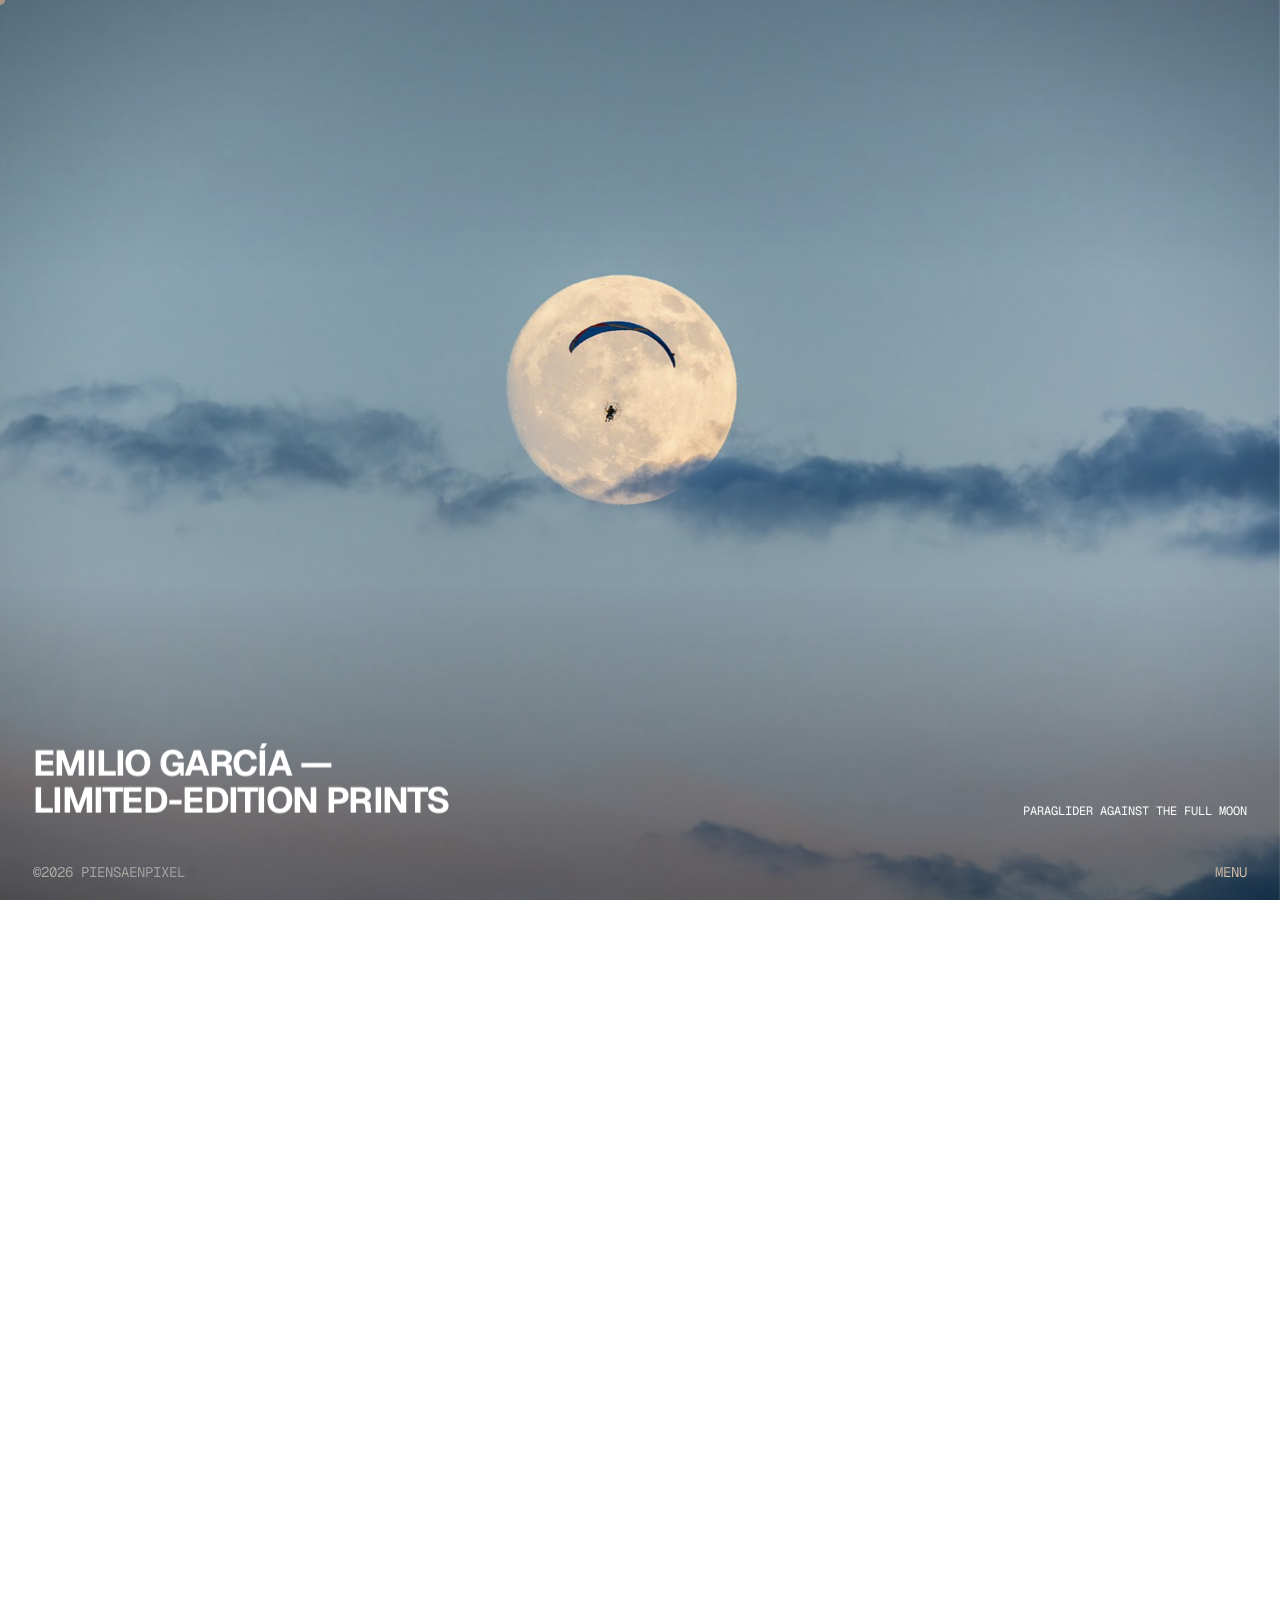
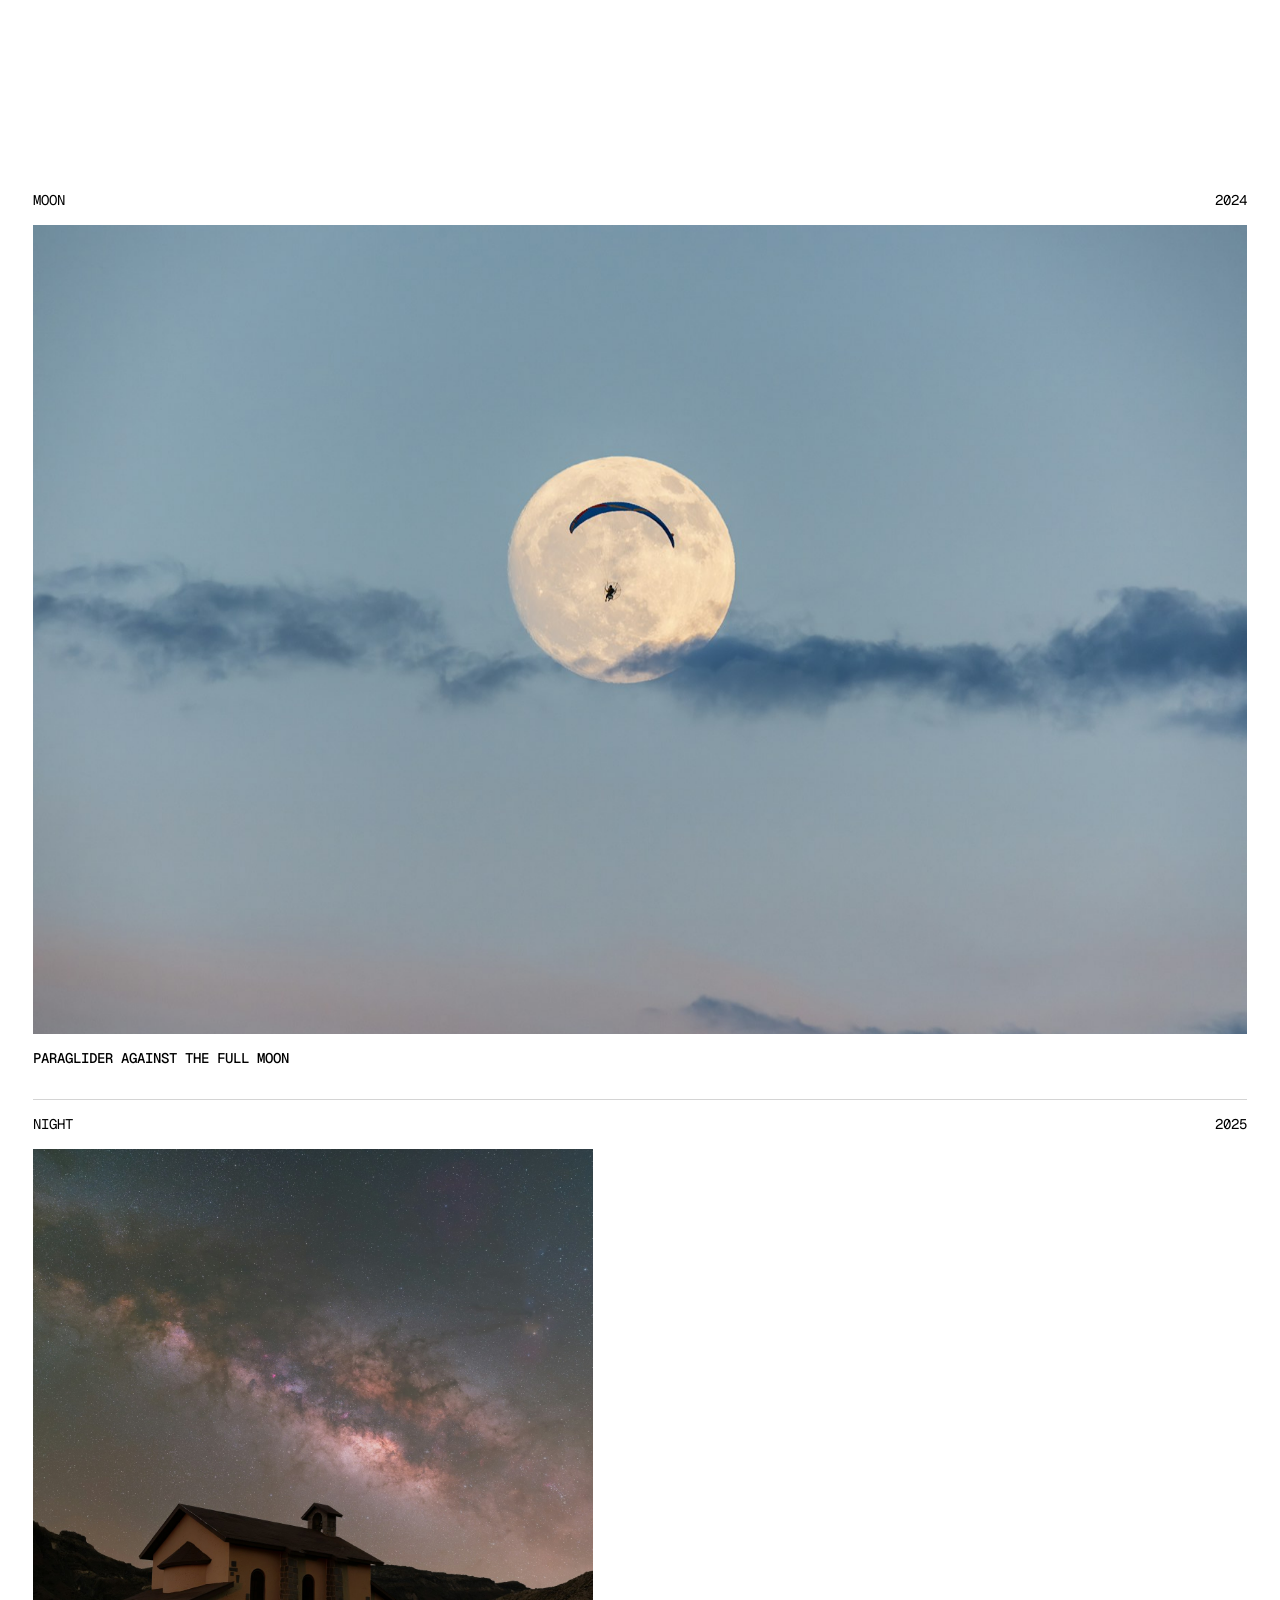
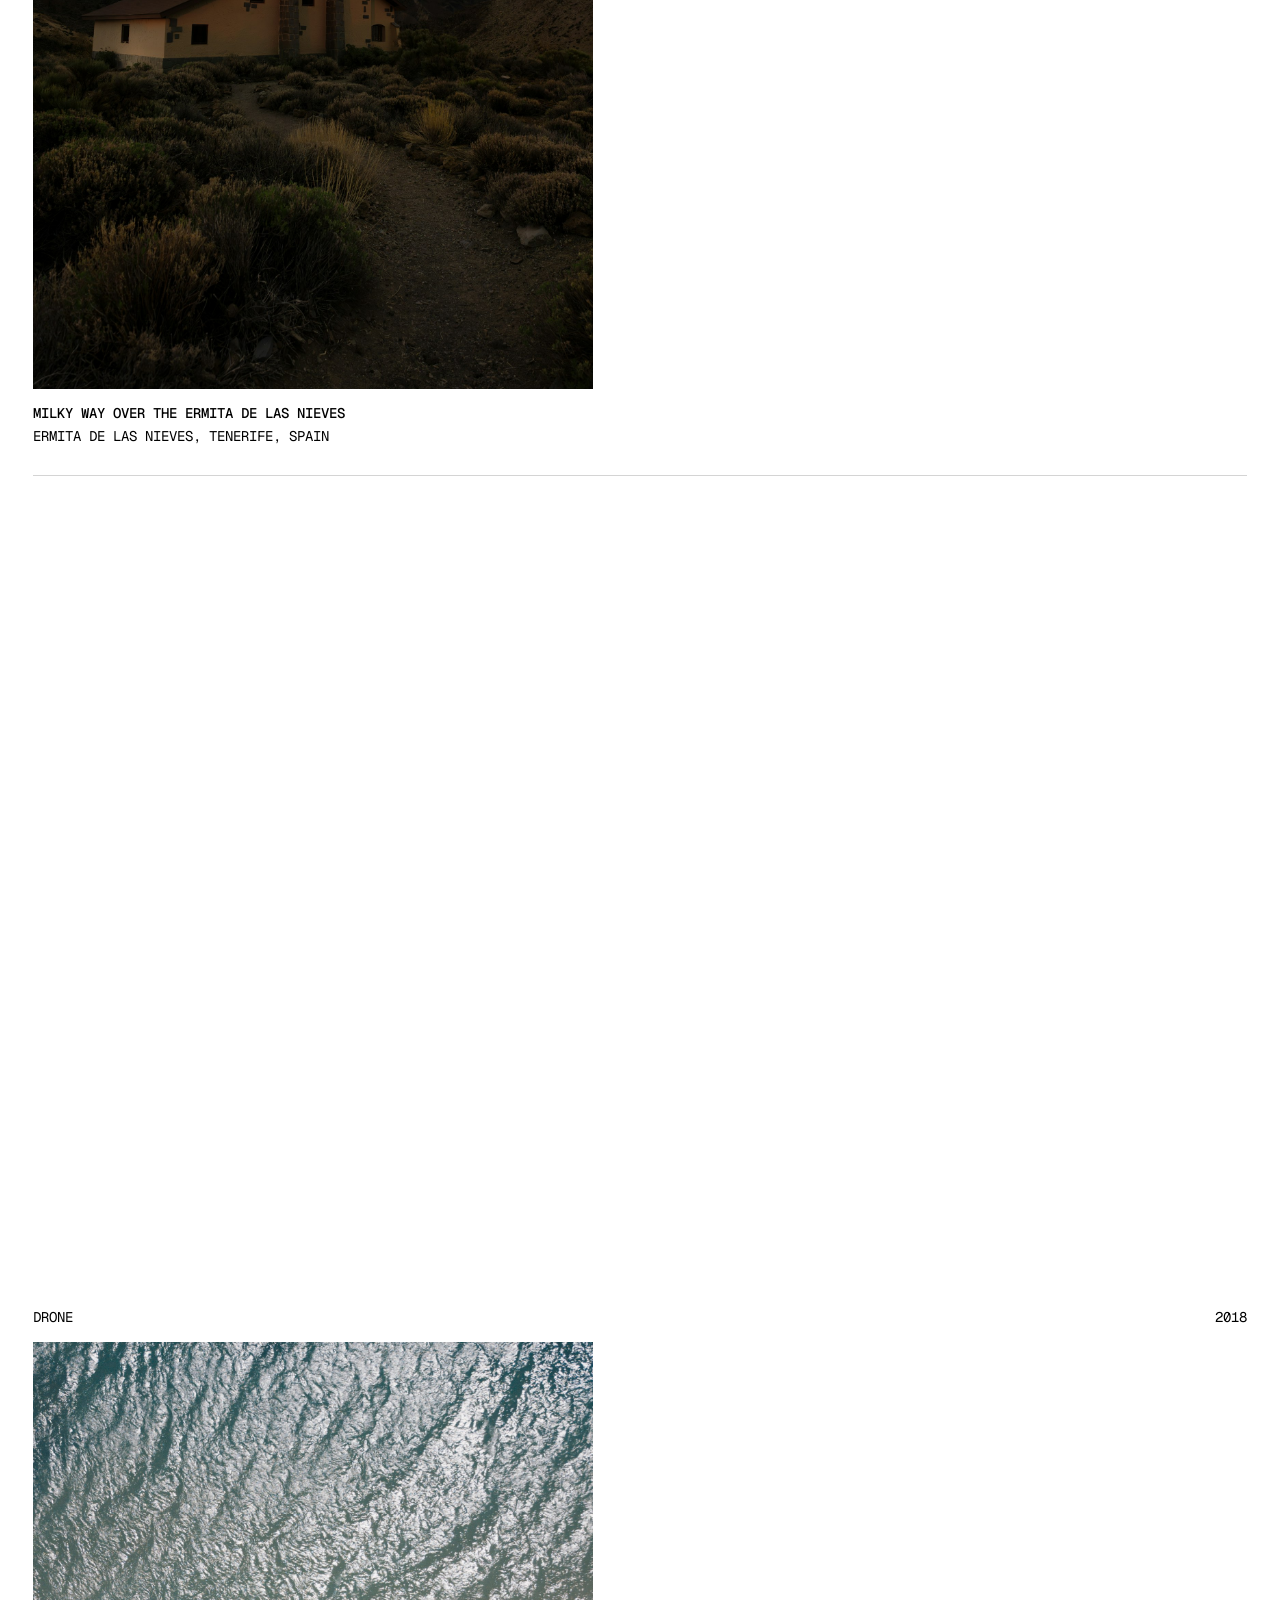
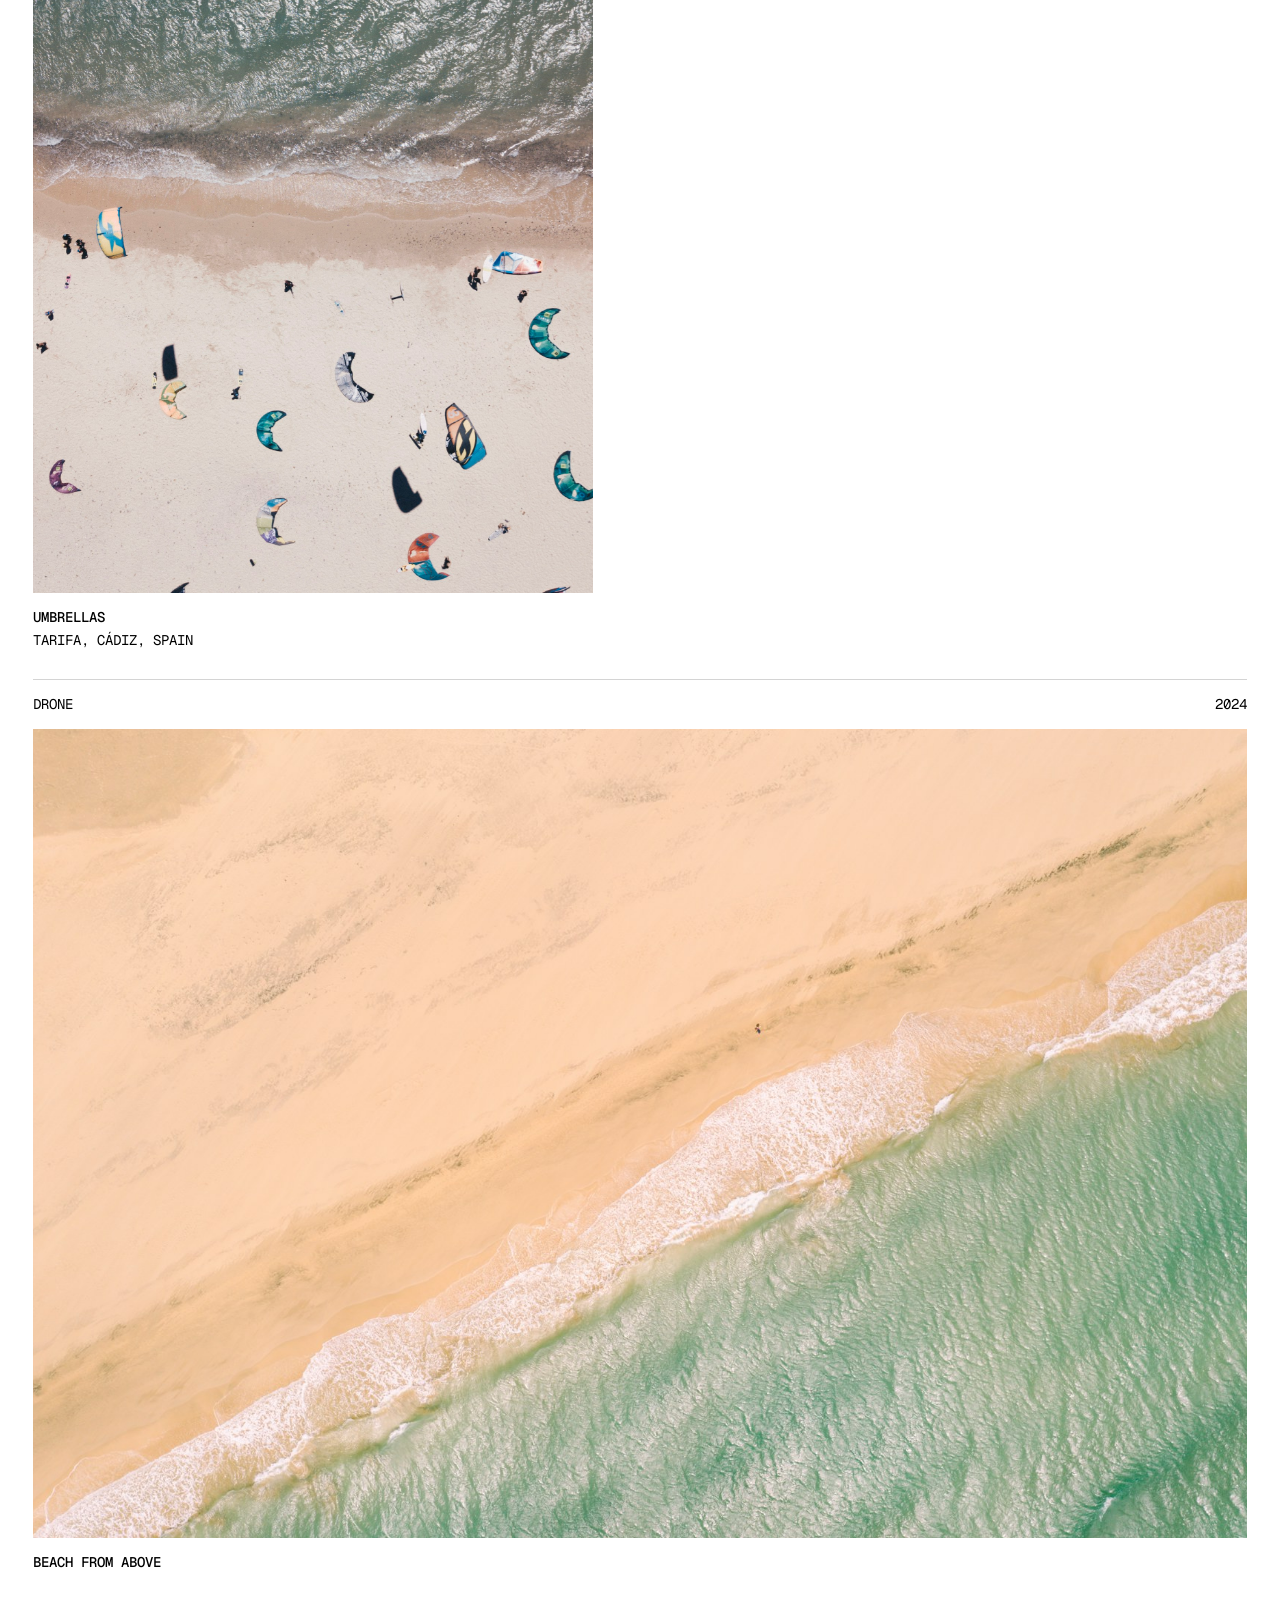
==== index.html @ ff22a201 "Añadir sección de cursos con tres cursos de ejemplo Datos en window.COURSES; sección Courses en la p" ====
<!DOCTYPE html>
<html lang="en">
<head>
  <meta charset="utf-8">
  <meta name="viewport" content="width=device-width, initial-scale=1">
  <title>piensaenpixel — Photography</title>
  <meta name="description" content="Landscape, moon, drone and night photography. Limited-edition prints available.">
  <meta name="theme-color" content="#ffffff">
  <meta property="og:title" content="piensaenpixel — Photography">
  <meta property="og:description" content="Landscape, moon, drone and night photography.">
  <meta property="og:image" content="img/fotos/paisaje_1.jpg">
  <link rel="icon" href="img/favicon.svg" type="image/svg+xml">
  <link rel="preconnect" href="https://fonts.googleapis.com">
  <link rel="preconnect" href="https://fonts.gstatic.com" crossorigin>
  <link href="https://fonts.googleapis.com/css2?family=Geist:wght@500;700;800&family=Geist+Mono:wght@400;500&display=swap" rel="stylesheet">
  <script>
    (function () {
      try {
        var t = localStorage.getItem("theme");
        if (t === "light" || t === "dark") document.documentElement.setAttribute("data-theme", t);
      } catch (e) {}
    })();
  </script>
  <link rel="stylesheet" href="css/style.css">
</head>
<body>
  <div class="loader" id="loader" aria-hidden="true">
    <p class="loader__name"><span>piensaenpixel</span></p>
    <p class="loader__sub"><span>Photography — Madrid</span></p>
    <div class="loader__bar"><i></i></div>
  </div>
  <div class="curtain" id="curtain" aria-hidden="true"><span class="curtain__label" id="curtain-label"></span></div>
  <div class="cursor" id="cursor" aria-hidden="true"><span class="cursor__label" id="cursor-label"></span></div>

  <main id="app" class="app" tabindex="-1"></main>

  <div class="bar" id="bar">
    <a class="bar__brand" href="#/">©<span id="year"></span> piensaenpixel</a>
    <button class="bar__menu" id="menu-btn" aria-expanded="false" aria-controls="menu"><span data-open>Menu</span><span data-close hidden>Close</span></button>
  </div>

  <div class="menu" id="menu" hidden>
    <nav class="menu__nav" aria-label="Menu">
      <a href="#/"><small>S00</small>Home</a>
      <a href="#/gallery/landscape"><small>S01</small>Landscape</a>
      <a href="#/gallery/moon"><small>S02</small>Moon</a>
      <a href="#/gallery/drone"><small>S03</small>Drone</a>
      <a href="#/gallery/night"><small>S04</small>Night</a>
      <a href="#/about"><small>S05</small>About</a>
      <a href="#/courses"><small>S06</small>Courses</a>
      <a href="#/contact"><small>S07</small>Contact</a>
    </nav>
    <div class="menu__foot">
      <div class="menu__row"><span>Social:</span><span><a href="https://www.instagram.com/piensaenpixel/" target="_blank" rel="noopener">Instagram</a><br><a href="https://unsplash.com/@piensaenpixel" target="_blank" rel="noopener">Unsplash</a></span></div>
      <div class="menu__row"><span>Theme:</span><button class="menu__theme" id="theme-btn" type="button"><span data-theme-label>Light</span></button></div>
    </div>
  </div>

  <noscript><p class="noscript">This site needs JavaScript to show the gallery.</p></noscript>

  <script src="js/photos.js"></script>
  <script src="js/app.js"></script>
</body>
</html>
---- css/style.css ----
/* =====================================================================
   PIENSA EN PIXEL — hoja de estilos
   Blanco y negro. Geist (negrita, mayúsculas) para títulos y
   Geist Mono (mayúsculas) para todo lo demás. Sin adornos.
   ===================================================================== */

:root {
  --bg: #ffffff;
  --ink: #000000;
  --muted: #8a8a8a;
  --line: #d4d4d4;
  --fill: #e4e4e4;
  --shadow: none;
  color-scheme: light;

  --sans: "Geist", "Helvetica Neue", Helvetica, Arial, sans-serif;
  --mono: "Geist Mono", "JetBrains Mono", "SFMono-Regular", Menlo, monospace;

  --gutter: clamp(20px, 2.6vw, 40px);
  --bar-h: 56px;
  --ease: cubic-bezier(0.22, 1, 0.36, 1);
  --ease-in-out: cubic-bezier(0.65, 0, 0.35, 1);
}
:root[data-theme="dark"] {
  --bg: #000000;
  --ink: #ffffff;
  --muted: #8a8a8a;
  --line: #2e2e2e;
  --fill: #1a1a1a;
  color-scheme: dark;
}

*, *::before, *::after { box-sizing: border-box; }
html { background: var(--bg); color: var(--ink); -webkit-text-size-adjust: 100%; }
html.theme-switching, html.theme-switching * { transition: background-color 0.4s ease, color 0.4s ease, border-color 0.4s ease !important; }

body {
  margin: 0;
  font-family: var(--mono);
  font-weight: 400;
  font-size: 14px;
  line-height: 1.5;
  text-transform: uppercase;
  letter-spacing: 0;
  background: var(--bg);
  color: var(--ink);
  min-height: 100vh;
  padding-bottom: var(--bar-h);
  overflow-x: hidden;
  -webkit-font-smoothing: antialiased;
}
body.menu-open { overflow: hidden; }

img { display: block; max-width: 100%; height: auto; }
a { color: inherit; text-decoration: none; }
button { font: inherit; color: inherit; background: none; border: 0; padding: 0; cursor: pointer; text-transform: inherit; }
h1, h2, h3, p, dl, dd, dt { margin: 0; }
::selection { background: var(--ink); color: var(--bg); }
:focus-visible { outline: 1px solid var(--ink); outline-offset: 3px; }

/* ------------------------------------------------------------ tipografía */
.t-display {
  font-family: var(--sans);
  font-weight: 700;
  font-size: clamp(52px, 9.5vw, 150px);
  line-height: 0.92;
  letter-spacing: -0.035em;
  text-transform: uppercase;
}
.t-section {
  font-family: var(--sans);
  font-weight: 700;
  font-size: clamp(22px, 2.4vw, 34px);
  line-height: 1;
  letter-spacing: -0.02em;
  text-transform: uppercase;
}
.t-hero {
  font-family: var(--sans);
  font-weight: 700;
  font-size: clamp(22px, 2.8vw, 40px);
  line-height: 1.05;
  letter-spacing: -0.02em;
  text-transform: uppercase;
}
.t-muted { color: var(--muted); }
.link {
  position: relative;
  display: inline-block;
}
.link::after {
  content: "";
  position: absolute; left: 0; right: 0; bottom: -1px;
  height: 1px; background: currentColor;
  transform: scaleX(0); transform-origin: right;
  transition: transform 0.45s var(--ease);
}
.link:hover::after { transform: scaleX(1); transform-origin: left; }

/* --------------------------------------------------------------- layout */
.wrap { padding-inline: var(--gutter); }
.app { min-height: 100vh; }

.section { padding: clamp(56px, 9vh, 110px) var(--gutter) 0; }
.section__head {
  display: flex; justify-content: space-between; align-items: baseline;
  padding-bottom: 14px;
  border-bottom: 1px solid var(--line);
}
.section__body { padding-top: 24px; }
.section__body:has(> .series), .section__body:has(> .works) { padding-top: 0; }
.section__body > .series, .section__body > .works { border-top: 0; }

/* Tabla de datos etiqueta / valor */
.meta { display: grid; grid-template-columns: max-content 1fr; column-gap: 24px; row-gap: 2px; }
.meta dt { color: var(--ink); }
.meta dd { text-align: right; }
.meta--muted dt { color: var(--muted); }
.meta a { position: relative; }
.meta a::after { content: ""; position: absolute; left: 0; right: 0; bottom: -1px; height: 1px; background: currentColor; transform: scaleX(0); transform-origin: right; transition: transform 0.45s var(--ease); }
.meta a:hover::after { transform: scaleX(1); transform-origin: left; }

/* Fila etiqueta / valor (una línea) */
.row { display: flex; justify-content: space-between; gap: 24px; }

/* Párrafo grande en mono */
.copy { max-width: 78ch; line-height: 1.55; }
.copy p + p { margin-top: 1.4em; }

/* ---------------------------------------------------------------- media */
.media { position: relative; overflow: hidden; background: var(--fill); }
.media img { width: 100%; height: auto; opacity: 0; transition: opacity 0.9s ease; }
.media img.is-loaded { opacity: 1; }
.media--cover { aspect-ratio: 4 / 5; }
.media--cover img { height: 100%; object-fit: cover; }
.media--circle { border-radius: 50%; aspect-ratio: 1; width: min(70vw, 560px); margin-inline: auto; }
.media--circle img { height: 100%; object-fit: cover; }

/* -------------------------------------------------------------- portada */
.hero {
  position: relative;
  height: 100svh;
  min-height: 520px;
  overflow: hidden;
  display: flex; flex-direction: column; justify-content: flex-end;
  padding: calc(var(--gutter) * 0.9) var(--gutter) calc(var(--bar-h) + 24px);
  color: #fff;
  isolation: isolate;
}
.hero__img {
  position: absolute; inset: 0; z-index: -1;
  width: 100%; height: 100%; object-fit: cover;
  transform: scale(1.06);
  animation: hero-zoom 6s var(--ease) forwards;
}
@keyframes hero-zoom { to { transform: scale(1); } }
.hero::after { content: ""; position: absolute; inset: 0; z-index: -1; background: linear-gradient(to bottom, rgba(0,0,0,0.18), rgba(0,0,0,0) 30%, rgba(0,0,0,0) 65%, rgba(0,0,0,0.35)); }
.hero .t-hero { max-width: 22ch; }
.hero__foot { display: flex; justify-content: space-between; align-items: flex-end; gap: 24px; }
.hero__caption { text-align: right; font-size: 12px; opacity: 0.85; }

.info {
  display: grid; grid-template-columns: 1fr 1fr;
  gap: 24px;
  padding: 18px var(--gutter) clamp(60px, 12vh, 140px);
}
.info__block { display: grid; grid-template-columns: max-content 1fr; column-gap: 18px; }
.info__block--right { text-align: right; grid-template-columns: 1fr max-content; }
.info__block--right > span:first-child { text-align: left; }
.info a { position: relative; display: inline-block; }
.info a::after { content: ""; position: absolute; left: 0; right: 0; bottom: 0; height: 1px; background: currentColor; transform: scaleX(0); transform-origin: right; transition: transform 0.45s var(--ease); }
.info a:hover::after { transform: scaleX(1); transform-origin: left; }

/* Lista de series */
.series { border-top: 1px solid var(--line); }
.series a {
  display: grid; grid-template-columns: 56px 1fr auto;
  align-items: baseline; gap: 20px;
  padding: 16px 0;
  border-bottom: 1px solid var(--line);
  transition: padding-left 0.5s var(--ease);
}
.series a:hover { padding-left: 12px; }
.series .t-section { transition: color 0.3s; }
.series a:hover .t-section { color: var(--muted); }

/* Lista de trabajos (fotos a todo el ancho) */
.works { border-top: 1px solid var(--line); }
.work { display: block; padding: 14px 0 28px; border-bottom: 1px solid var(--line); }
.work .row { margin-bottom: 14px; }
.work .media { margin-bottom: 14px; }
.work .media img { transform: translate3d(0, var(--py, 0px), 0) scale(1.1); will-change: transform; }
.work__caption { display: grid; gap: 2px; }
.work__caption strong { font-weight: 500; }
.work:hover .work__caption strong { text-decoration: underline; text-underline-offset: 3px; }
.work--portrait .media { max-width: min(560px, 70%); }

/* Rejilla (opción en galería) */
.grid { display: grid; grid-template-columns: repeat(3, 1fr); gap: 32px 20px; padding-top: 24px; }
.grid .work { padding: 0; border: 0; }
.grid .work .media img { transform: scale(1.1); transition: opacity 0.9s ease, transform 1.2s var(--ease); }
.grid .work.is-in .media img { transform: scale(1); }
.grid .work:hover .media img { transform: scale(1.04); }
.grid .work--portrait .media { max-width: none; }
.grid .work .row { display: none; }

.filters { display: flex; flex-wrap: wrap; gap: 4px 20px; }
.filters a { color: var(--muted); transition: color 0.3s; }
.filters a:hover, .filters a.is-active { color: var(--ink); }
.filters a.is-active { text-decoration: underline; text-underline-offset: 4px; }
.view { display: flex; gap: 16px; }
.view button { color: var(--muted); transition: color 0.3s; }
.view button.is-active, .view button:hover { color: var(--ink); }

/* -------------------------------------------------------------- páginas */
.page { padding: calc(var(--gutter) * 1.2) var(--gutter) 0; }
.page .t-display { margin-bottom: clamp(60px, 22vh, 260px); }
.page .t-display + .meta { margin-top: 0; }
.page__meta { display: grid; gap: 18px; margin-bottom: 24px; }

/* Foto */
.photo__stage { margin: 0 0 18px; }
.photo__stage img { width: 100%; height: auto; opacity: 0; transition: opacity 1s ease; }
.photo__stage img.is-loaded { opacity: 1; }
.photo__stage--portrait { max-width: min(680px, 78%); margin-inline: auto; }
.photo__desc { margin: 36px 0 0; }
.photo__nav { display: flex; justify-content: space-between; gap: 24px; padding: 18px 0; border-top: 1px solid var(--line); border-bottom: 1px solid var(--line); margin-top: 48px; }
.map { margin-top: 48px; }
.map__canvas { aspect-ratio: 16 / 9; background: var(--fill); border: 1px solid var(--line); position: relative; overflow: hidden; filter: grayscale(1) contrast(1.05); }
.map__canvas.leaflet-container { background: var(--fill); font-family: var(--mono); }
.map__pin { width: 12px; height: 12px; border-radius: 50%; background: var(--ink); box-shadow: 0 0 0 4px var(--bg), 0 0 0 5px var(--ink); }
.leaflet-control-attribution { background: var(--bg) !important; color: var(--muted) !important; font-size: 10px !important; text-transform: none; }
.leaflet-control-attribution a { color: var(--ink) !important; }
.leaflet-bar a { background: var(--bg) !important; color: var(--ink) !important; border-color: var(--line) !important; }
.map__fallback { position: absolute; inset: 0; display: grid; place-items: center; color: var(--muted); text-align: center; padding: 20px; }

/* Botón */
.btn {
  display: inline-block;
  padding: 14px 22px;
  border: 1px solid var(--ink);
  background: var(--ink); color: var(--bg);
  transition: background 0.3s, color 0.3s;
}
.btn:hover { background: var(--bg); color: var(--ink); }
.btn--ghost { background: transparent; color: var(--ink); }
.btn--ghost:hover { background: var(--ink); color: var(--bg); }

/* Formulario */
.form { display: grid; }
.form__row { display: grid; grid-template-columns: 1fr 1fr; gap: 0 32px; }
.form__row[hidden], .field[hidden] { display: none; }
.field { display: grid; gap: 8px; padding: 18px 0; border-bottom: 1px solid var(--line); }
.field label { color: var(--muted); }
.field input, .field textarea, .field select {
  width: 100%; background: none; border: 0; border-radius: 0;
  color: var(--ink); font: inherit; text-transform: uppercase; padding: 0; outline: none;
}
.field select { appearance: none; -webkit-appearance: none; cursor: pointer; }
.field select option { background: var(--bg); color: var(--ink); }
.field textarea { resize: vertical; min-height: 140px; }
.field input::placeholder, .field textarea::placeholder { color: var(--line); }
.field:focus-within label { color: var(--ink); }
.form__foot { display: flex; align-items: center; justify-content: space-between; gap: 20px; padding-top: 28px; flex-wrap: wrap; }
.form__note { color: var(--muted); max-width: 48ch; font-size: 12px; }
.form__status { padding-top: 18px; min-height: 1.5em; }
.form__status.is-error { text-decoration: underline; }
.hp { position: absolute; left: -9999px; width: 1px; height: 1px; overflow: hidden; }

.empty { padding: 40px 0; color: var(--muted); }

/* ---------------------------------------------------------- barra fija */
.bar {
  position: fixed; left: 0; right: 0; bottom: 0;
  height: var(--bar-h);
  display: flex; justify-content: space-between; align-items: center;
  padding-inline: var(--gutter);
  z-index: 60;
  mix-blend-mode: difference;
  color: #fff;
}
.bar__brand, .bar__menu { position: relative; }
.bar__menu::after, .bar__brand::after { content: ""; position: absolute; left: 0; right: 0; bottom: -2px; height: 1px; background: currentColor; transform: scaleX(0); transform-origin: right; transition: transform 0.45s var(--ease); }
.bar__menu:hover::after, .bar__brand:hover::after { transform: scaleX(1); transform-origin: left; }

/* Menú a pantalla completa */
.menu {
  position: fixed; inset: 0; z-index: 50;
  background: var(--bg); color: var(--ink);
  display: flex; flex-direction: column; justify-content: space-between;
  padding: calc(var(--gutter) * 1.2) var(--gutter) calc(var(--bar-h) + 16px);
}
.menu[hidden] { display: none; }
.menu__nav { display: grid; gap: 2px; }
.menu__nav a {
  font-family: var(--sans); font-weight: 700; text-transform: uppercase; letter-spacing: -0.03em;
  font-size: clamp(38px, 7.5vw, 96px); line-height: 1;
  display: flex; align-items: baseline; gap: 18px;
  opacity: 0; transform: translateY(24px);
  animation: menu-in 0.7s var(--ease) forwards;
  transition: color 0.3s;
}
.menu__nav a:hover { color: var(--muted); }
.menu__nav a small { font-family: var(--mono); font-weight: 400; letter-spacing: 0; font-size: 13px; color: var(--muted); min-width: 40px; }
.menu__nav a:nth-child(1) { animation-delay: 0.04s; }
.menu__nav a:nth-child(2) { animation-delay: 0.08s; }
.menu__nav a:nth-child(3) { animation-delay: 0.12s; }
.menu__nav a:nth-child(4) { animation-delay: 0.16s; }
.menu__nav a:nth-child(5) { animation-delay: 0.20s; }
.menu__nav a:nth-child(6) { animation-delay: 0.26s; }
.menu__nav a:nth-child(7) { animation-delay: 0.30s; }
@keyframes menu-in { to { opacity: 1; transform: none; } }
.menu__foot { display: grid; grid-template-columns: 1fr 1fr; gap: 24px; }
.menu__row { display: grid; grid-template-columns: max-content 1fr; column-gap: 18px; }
.menu__row:last-child { text-align: right; grid-template-columns: 1fr max-content; }
.menu__row:last-child > span:first-child { text-align: left; }
.menu__row a, .menu__theme { text-decoration: underline; text-underline-offset: 3px; }

/* ------------------------------------------------------ apariciones */
.sr { opacity: 0; transform: translateY(26px); transition: opacity 0.9s var(--ease), transform 1.1s var(--ease); transition-delay: calc(var(--i, 0) * 80ms); }
.sr.is-in { opacity: 1; transform: none; }
.sr-img .media { clip-path: inset(0 0 100% 0); transition: clip-path 1.2s var(--ease); transition-delay: calc(var(--i, 0) * 80ms); }
.sr-img.is-in .media { clip-path: inset(0 0 0 0); }

.split .w { display: inline-block; overflow: hidden; vertical-align: bottom; padding: 0.04em 0.04em 0.1em 0.02em; margin: -0.04em -0.04em -0.1em -0.02em; }
.split .w__i { display: inline-block; transform: translateY(110%); transition: transform 1s var(--ease); transition-delay: calc(var(--d, 0) * 1ms); will-change: transform; }
.split.is-in .w__i { transform: none; }

/* Pantalla de carga */
.loader {
  position: fixed; inset: 0; z-index: 300;
  background: var(--bg); color: var(--ink);
  display: flex; flex-direction: column; justify-content: space-between;
  padding: calc(var(--gutter) * 1.2) var(--gutter);
  transition: transform 0.9s var(--ease-in-out);
}
.loader.is-done { transform: translateY(-101%); }
.loader[hidden] { display: none; }
.loader__name { font-family: var(--sans); font-weight: 700; text-transform: uppercase; letter-spacing: -0.035em; font-size: clamp(44px, 9vw, 150px); line-height: 0.92; overflow: hidden; padding-bottom: 0.08em; }
.loader__name span, .loader__sub span { display: block; transform: translateY(110%); transition: transform 1s var(--ease); }
.loader__sub { overflow: hidden; color: var(--muted); }
.loader__sub span { transition-delay: 0.12s; }
.loader.is-loading .loader__name span, .loader.is-loading .loader__sub span { transform: none; }
.loader__bar { position: absolute; left: var(--gutter); right: var(--gutter); bottom: calc(var(--bar-h) + 8px); height: 1px; background: var(--line); }
.loader__bar i { position: absolute; inset: 0; background: var(--ink); transform-origin: left; transform: scaleX(0); transition: transform 1.3s var(--ease-in-out); }
.loader.is-loading .loader__bar i { transform: scaleX(1); }

/* Cortina */
.curtain {
  position: fixed; inset: 0; z-index: 250;
  background: var(--ink); color: var(--bg);
  transform: translateY(101%);
  pointer-events: none;
  visibility: hidden;
  display: flex; align-items: flex-end;
  padding: var(--gutter);
}
.curtain.is-in, .curtain.is-out { visibility: visible; }
.curtain.is-in { transform: translateY(0); transition: transform 0.5s var(--ease-in-out); }
.curtain.is-out { transform: translateY(-101%); transition: transform 0.6s var(--ease-in-out); }
.curtain__label { font-family: var(--sans); font-weight: 700; text-transform: uppercase; letter-spacing: -0.035em; font-size: clamp(40px, 8vw, 120px); line-height: 0.92; opacity: 0; transform: translateY(20px); transition: opacity 0.3s ease, transform 0.6s var(--ease); }
.curtain.is-in .curtain__label { opacity: 1; transform: none; }

/* Cursor */
.cursor {
  position: fixed; top: 0; left: 0; z-index: 400;
  width: 10px; height: 10px; border-radius: 50%;
  background: #fff; mix-blend-mode: difference;
  pointer-events: none; visibility: hidden;
  display: grid; place-items: center;
  transform: translate(-50%, -50%);
  transition: width 0.45s var(--ease), height 0.45s var(--ease), opacity 0.3s ease;
}
.cursor.is-link { width: 32px; height: 32px; }
.cursor.is-view { width: 84px; height: 84px; }
.cursor.is-hidden { opacity: 0; }
.cursor__label { font-family: var(--mono); font-size: 11px; color: #000; opacity: 0; transition: opacity 0.3s ease; text-transform: uppercase; }
.cursor.is-view .cursor__label { opacity: 1; }
@media (hover: hover) and (pointer: fine) {
  body, a, button, input, textarea, select, label, .leaflet-container { cursor: none !important; }
  .cursor { visibility: visible; }
}

.noscript { padding: 80px var(--gutter); }

/* ------------------------------------------------------------ responsive */
@media (max-width: 900px) {
  .grid { grid-template-columns: repeat(2, 1fr); }
  .info { grid-template-columns: 1fr; }
  .info__block--right { text-align: left; grid-template-columns: max-content 1fr; }
  .form__row { grid-template-columns: 1fr; }
  .work--portrait .media, .photo__stage--portrait { max-width: 100%; }
  .menu__foot { grid-template-columns: 1fr; }
  .menu__row:last-child { text-align: left; grid-template-columns: max-content 1fr; }
}
@media (max-width: 560px) {
  body { font-size: 13px; }
  .grid { grid-template-columns: 1fr 1fr; gap: 24px 12px; }
  .grid .work__caption span { display: none; }
  .series a { grid-template-columns: 40px 1fr auto; }
}
@media (prefers-reduced-motion: reduce) {
  *, *::before, *::after { animation-duration: 0.01ms !important; animation-iteration-count: 1 !important; transition-duration: 0.01ms !important; }
  .sr, .split .w__i { opacity: 1; transform: none; }
  .sr-img .media { clip-path: none; }
  .loader, .curtain { display: none !important; }
  .work .media img { transform: none; }
}
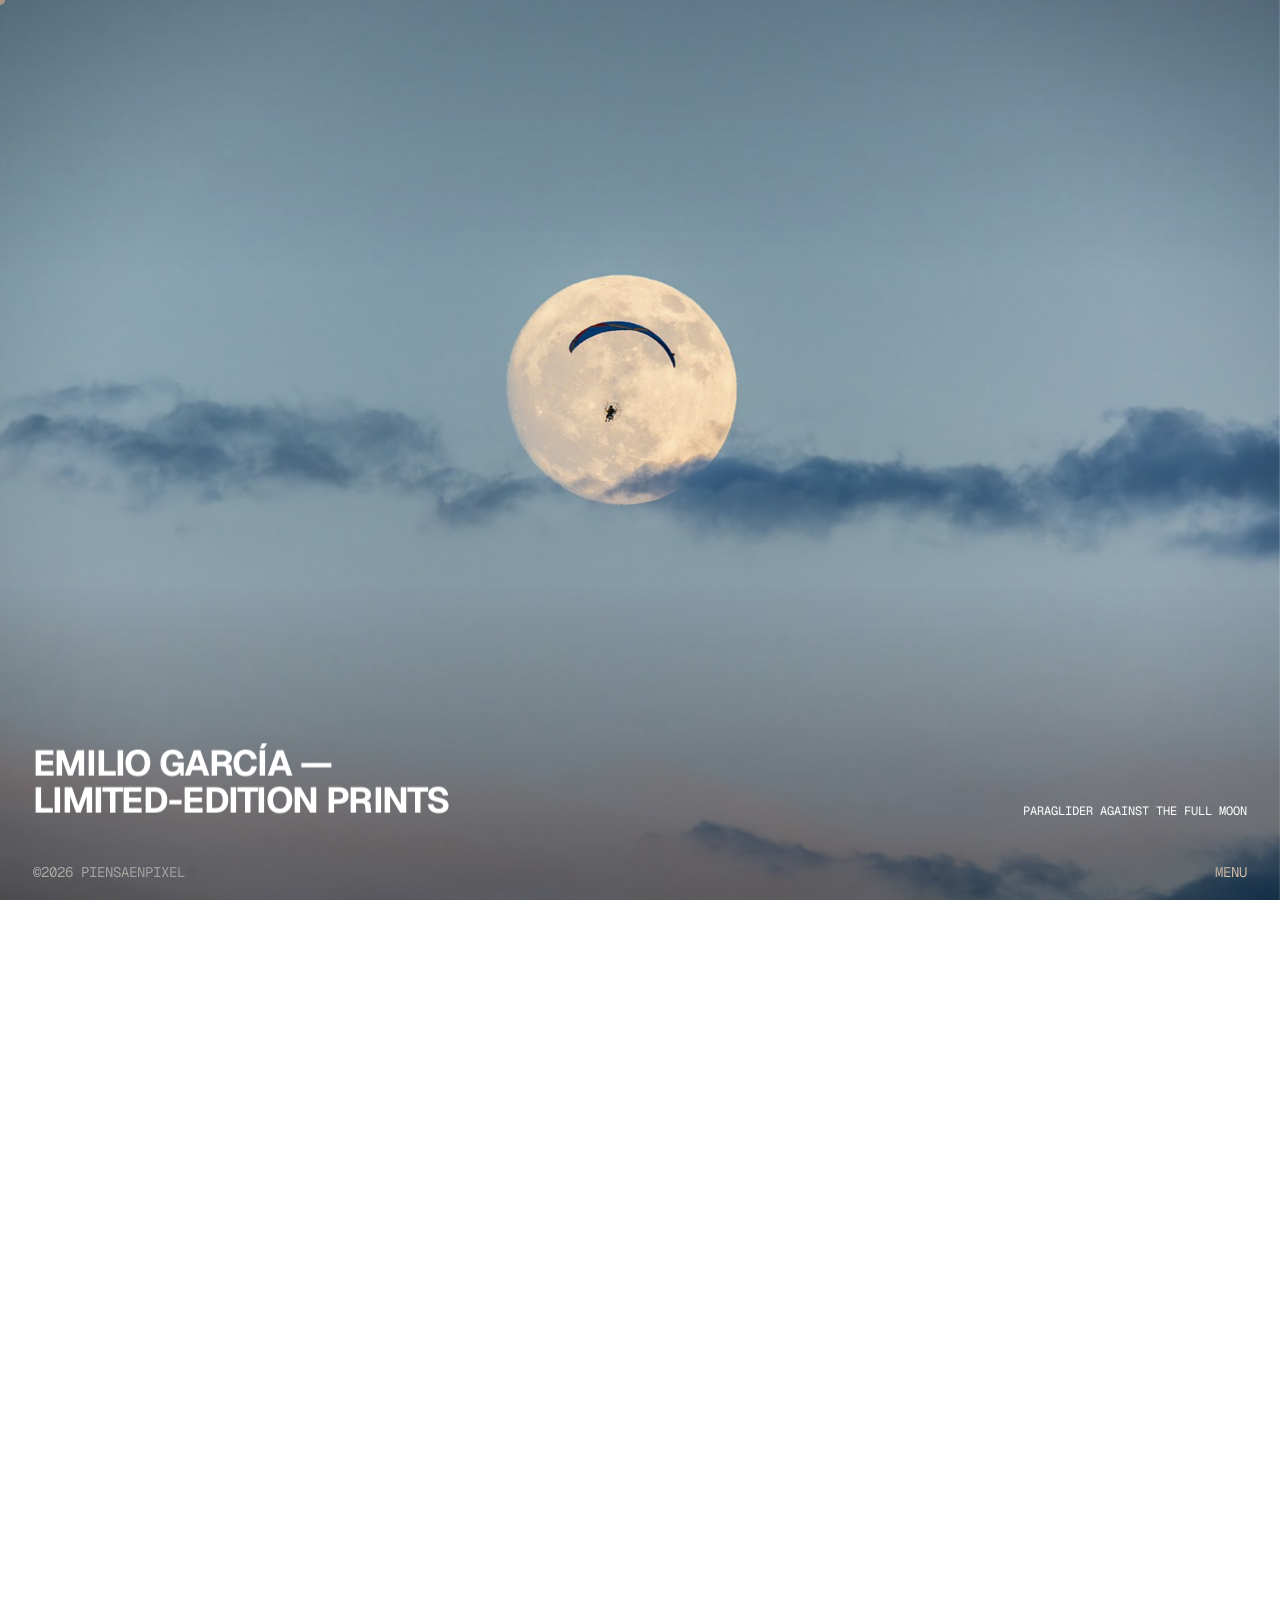
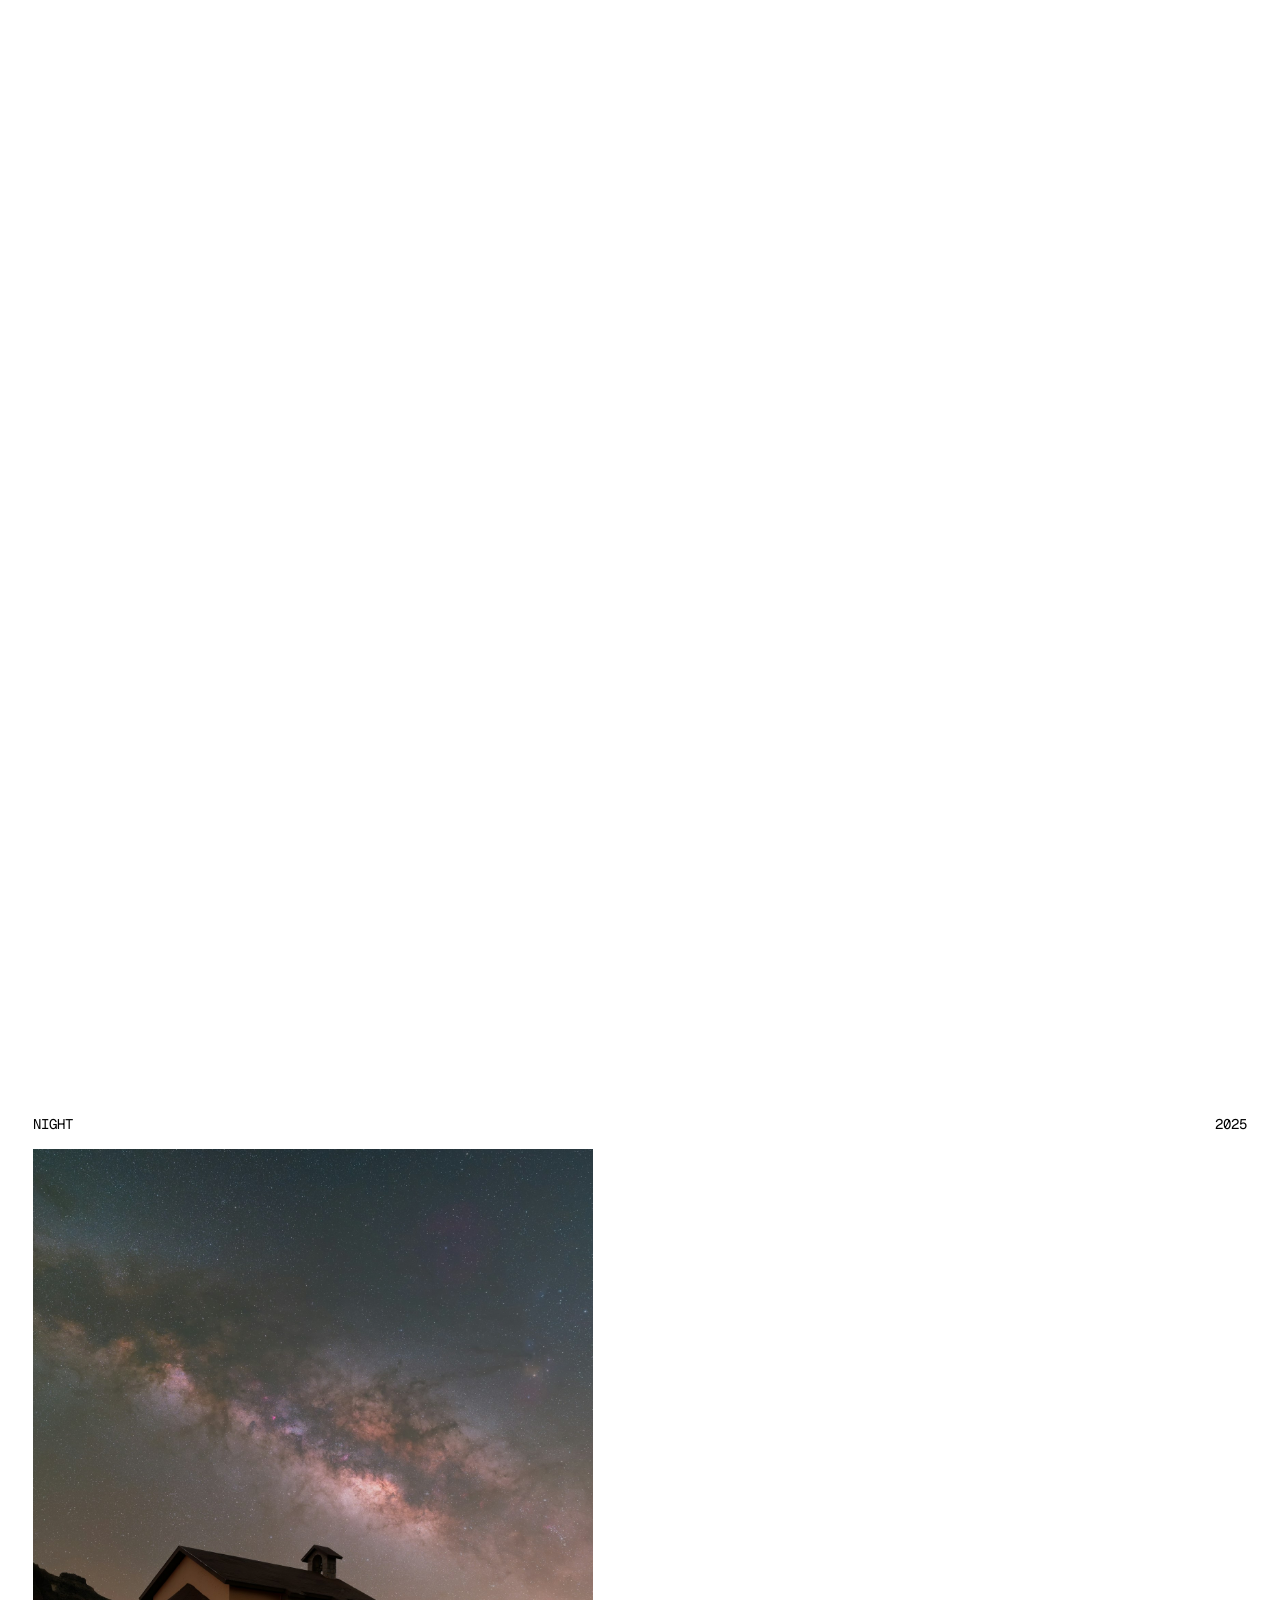
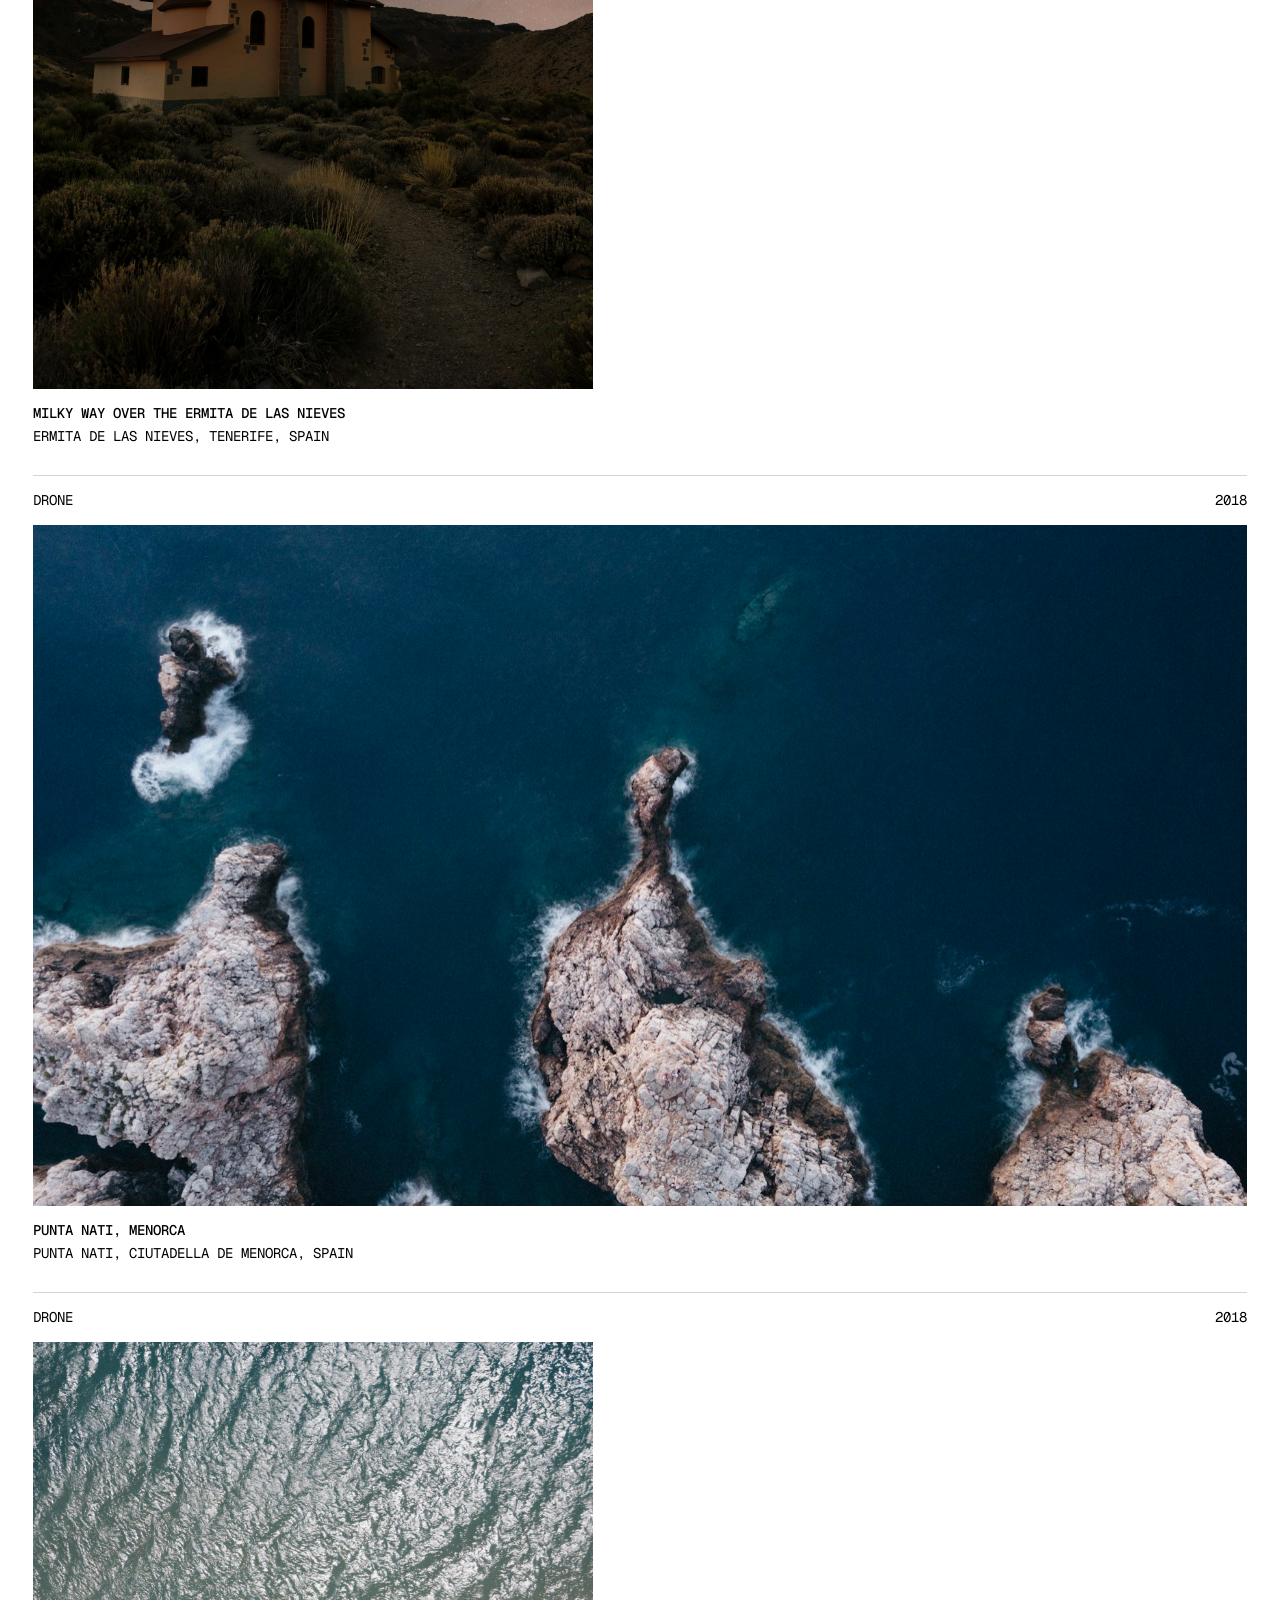
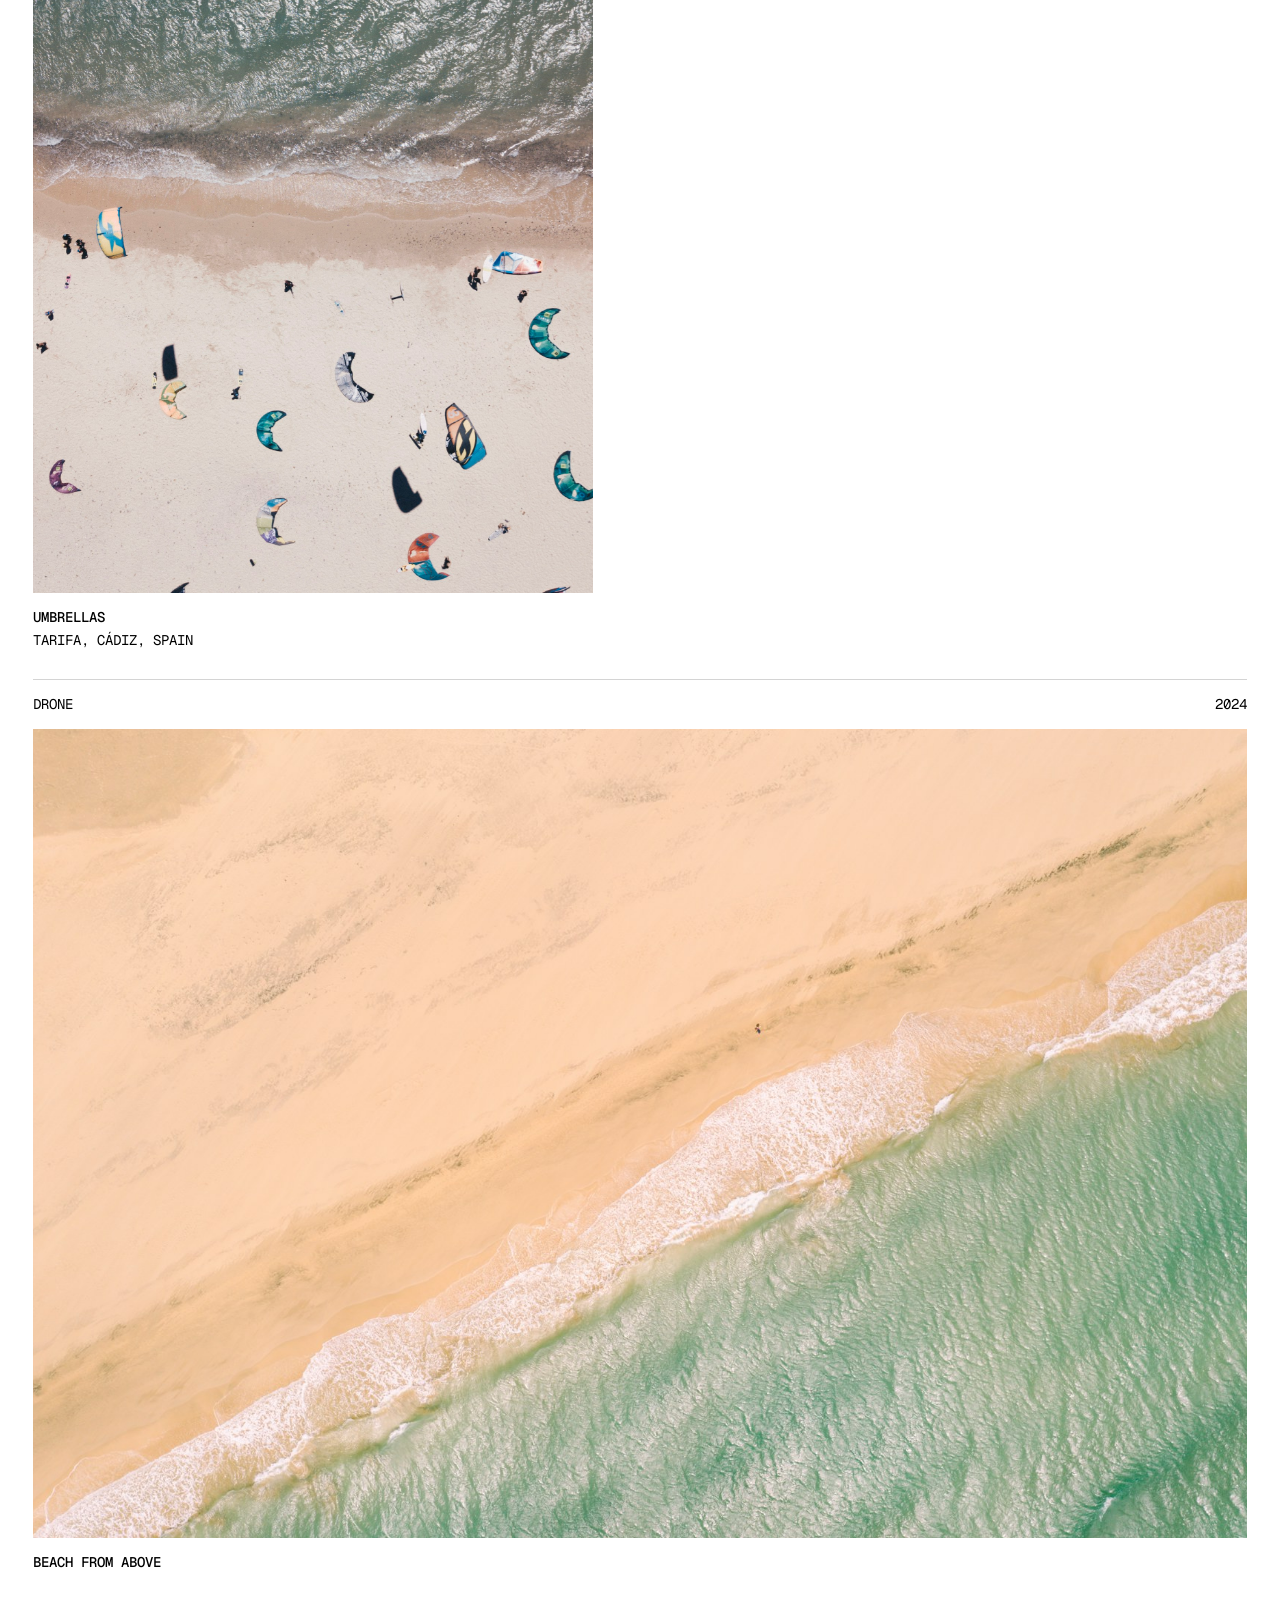
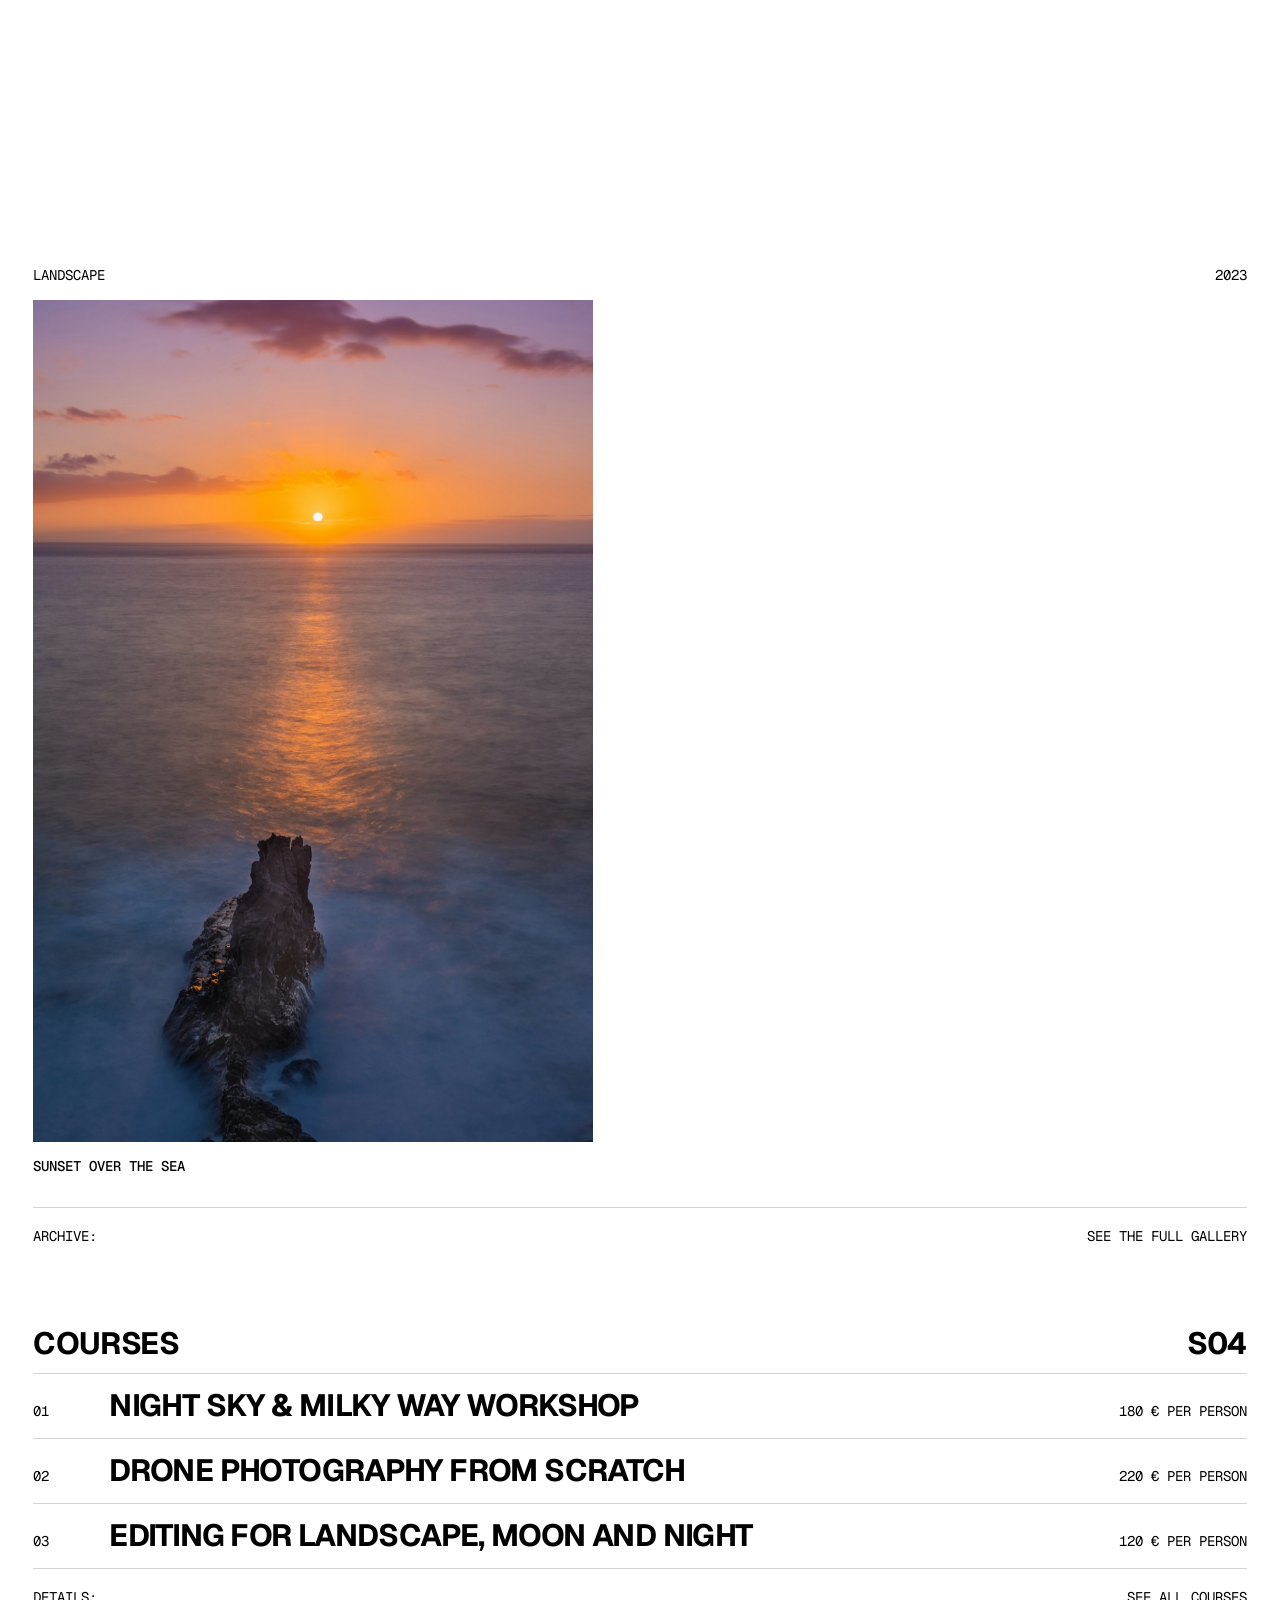
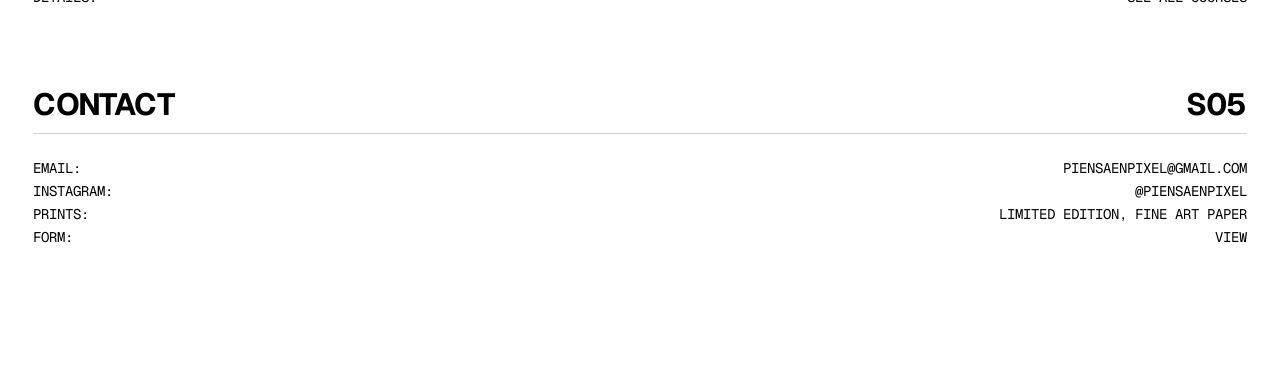
==== commit 36ce891f: "Sustituir la cortina entre páginas por un fundido y versionar CSS y JS El cambio de página ahora es " ====
--- a/index.html
+++ b/index.html
@@ -21,7 +21,7 @@
       } catch (e) {}
     })();
   </script>
-  <link rel="stylesheet" href="css/style.css">
+  <link rel="stylesheet" href="css/style.css?v=dev">
 </head>
 <body>
   <div class="loader" id="loader" aria-hidden="true">
@@ -29,7 +29,6 @@
     <p class="loader__sub"><span>Photography — Madrid</span></p>
     <div class="loader__bar"><i></i></div>
   </div>
-  <div class="curtain" id="curtain" aria-hidden="true"><span class="curtain__label" id="curtain-label"></span></div>
   <div class="cursor" id="cursor" aria-hidden="true"><span class="cursor__label" id="cursor-label"></span></div>
 
   <main id="app" class="app" tabindex="-1"></main>
@@ -58,7 +57,7 @@
 
   <noscript><p class="noscript">This site needs JavaScript to show the gallery.</p></noscript>
 
-  <script src="js/photos.js"></script>
-  <script src="js/app.js"></script>
+  <script src="js/photos.js?v=dev"></script>
+  <script src="js/app.js?v=dev"></script>
 </body>
 </html>
--- a/css/style.css
+++ b/css/style.css
@@ -345,21 +345,11 @@
 .loader__bar i { position: absolute; inset: 0; background: var(--ink); transform-origin: left; transform: scaleX(0); transition: transform 1.3s var(--ease-in-out); }
 .loader.is-loading .loader__bar i { transform: scaleX(1); }
 
-/* Cortina */
-.curtain {
-  position: fixed; inset: 0; z-index: 250;
-  background: var(--ink); color: var(--bg);
-  transform: translateY(101%);
-  pointer-events: none;
-  visibility: hidden;
-  display: flex; align-items: flex-end;
-  padding: var(--gutter);
-}
-.curtain.is-in, .curtain.is-out { visibility: visible; }
-.curtain.is-in { transform: translateY(0); transition: transform 0.5s var(--ease-in-out); }
-.curtain.is-out { transform: translateY(-101%); transition: transform 0.6s var(--ease-in-out); }
-.curtain__label { font-family: var(--sans); font-weight: 700; text-transform: uppercase; letter-spacing: -0.035em; font-size: clamp(40px, 8vw, 120px); line-height: 0.92; opacity: 0; transform: translateY(20px); transition: opacity 0.3s ease, transform 0.6s var(--ease); }
-.curtain.is-in .curtain__label { opacity: 1; transform: none; }
+/* Transición entre páginas: fundido suave */
+.app { transition: opacity 0.22s ease, transform 0.22s ease; }
+.app.is-leaving { opacity: 0; transform: translateY(6px); }
+.app.is-entering { animation: page-in 0.55s var(--ease); }
+@keyframes page-in { from { opacity: 0; transform: translateY(10px); } to { opacity: 1; transform: none; } }
 
 /* Cursor */
 .cursor {
@@ -403,6 +393,7 @@
   *, *::before, *::after { animation-duration: 0.01ms !important; animation-iteration-count: 1 !important; transition-duration: 0.01ms !important; }
   .sr, .split .w__i { opacity: 1; transform: none; }
   .sr-img .media { clip-path: none; }
-  .loader, .curtain { display: none !important; }
+  .loader { display: none !important; }
+  .app.is-entering { animation: none; }
   .work .media img { transform: none; }
 }
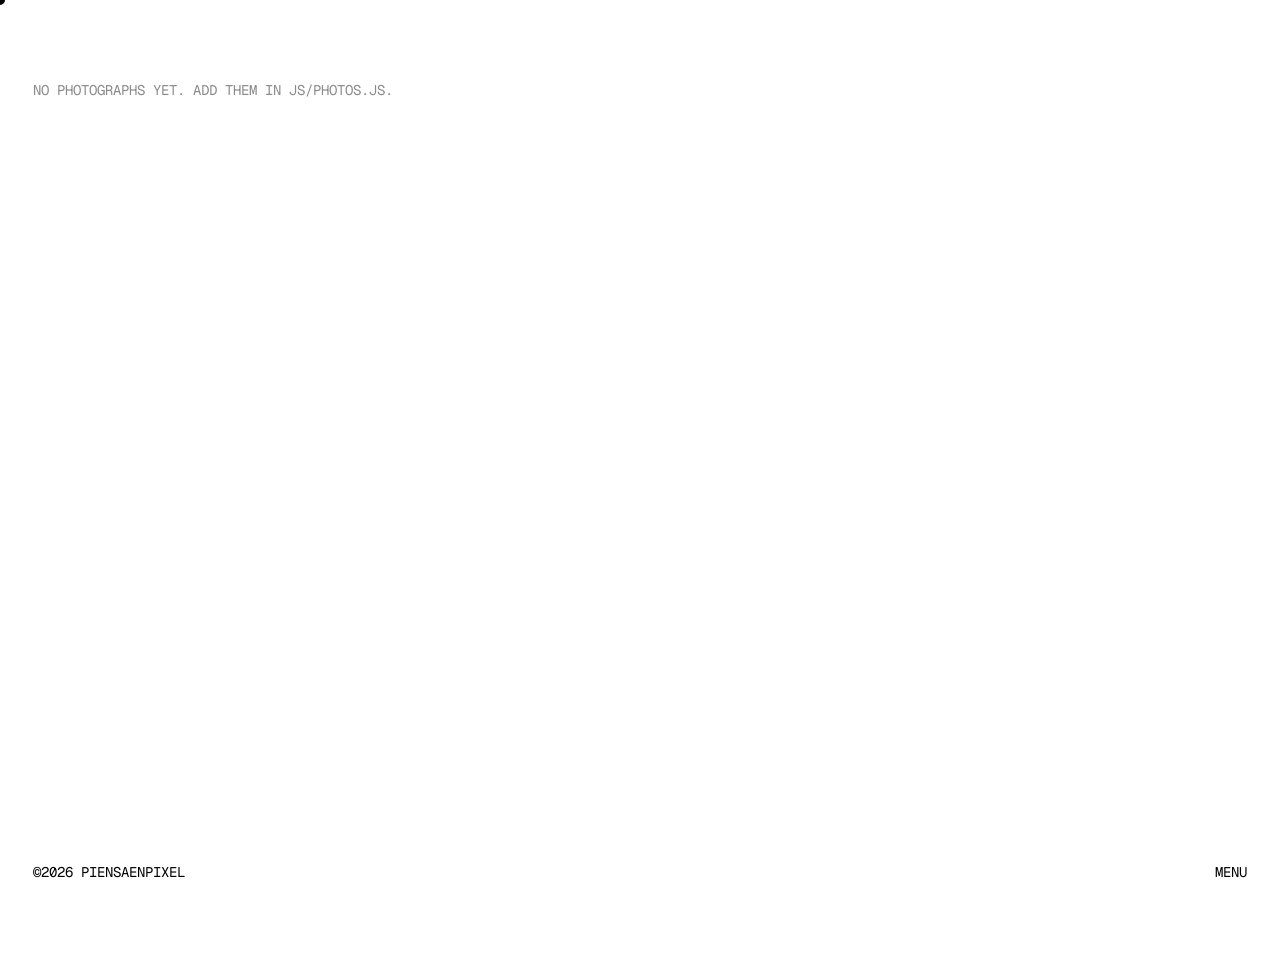
==== commit 896841d3: "Añadir CMS (Sveltia), contenido en JSON y web de staging El contenido pasa de js/photos.js a archivo" ====
--- a/index.html
+++ b/index.html
@@ -57,7 +57,7 @@
 
   <noscript><p class="noscript">This site needs JavaScript to show the gallery.</p></noscript>
 
-  <script src="js/photos.js?v=dev"></script>
+  <script src="js/data.js?v=dev"></script>
   <script src="js/app.js?v=dev"></script>
 </body>
 </html>
--- a/css/style.css
+++ b/css/style.css
@@ -280,6 +280,7 @@
   color: #fff;
 }
 .bar__brand, .bar__menu { position: relative; }
+:root[data-env="staging"] .bar__brand::before { content: "Staging · "; }
 .bar__menu::after, .bar__brand::after { content: ""; position: absolute; left: 0; right: 0; bottom: -2px; height: 1px; background: currentColor; transform: scaleX(0); transform-origin: right; transition: transform 0.45s var(--ease); }
 .bar__menu:hover::after, .bar__brand:hover::after { transform: scaleX(1); transform-origin: left; }
 
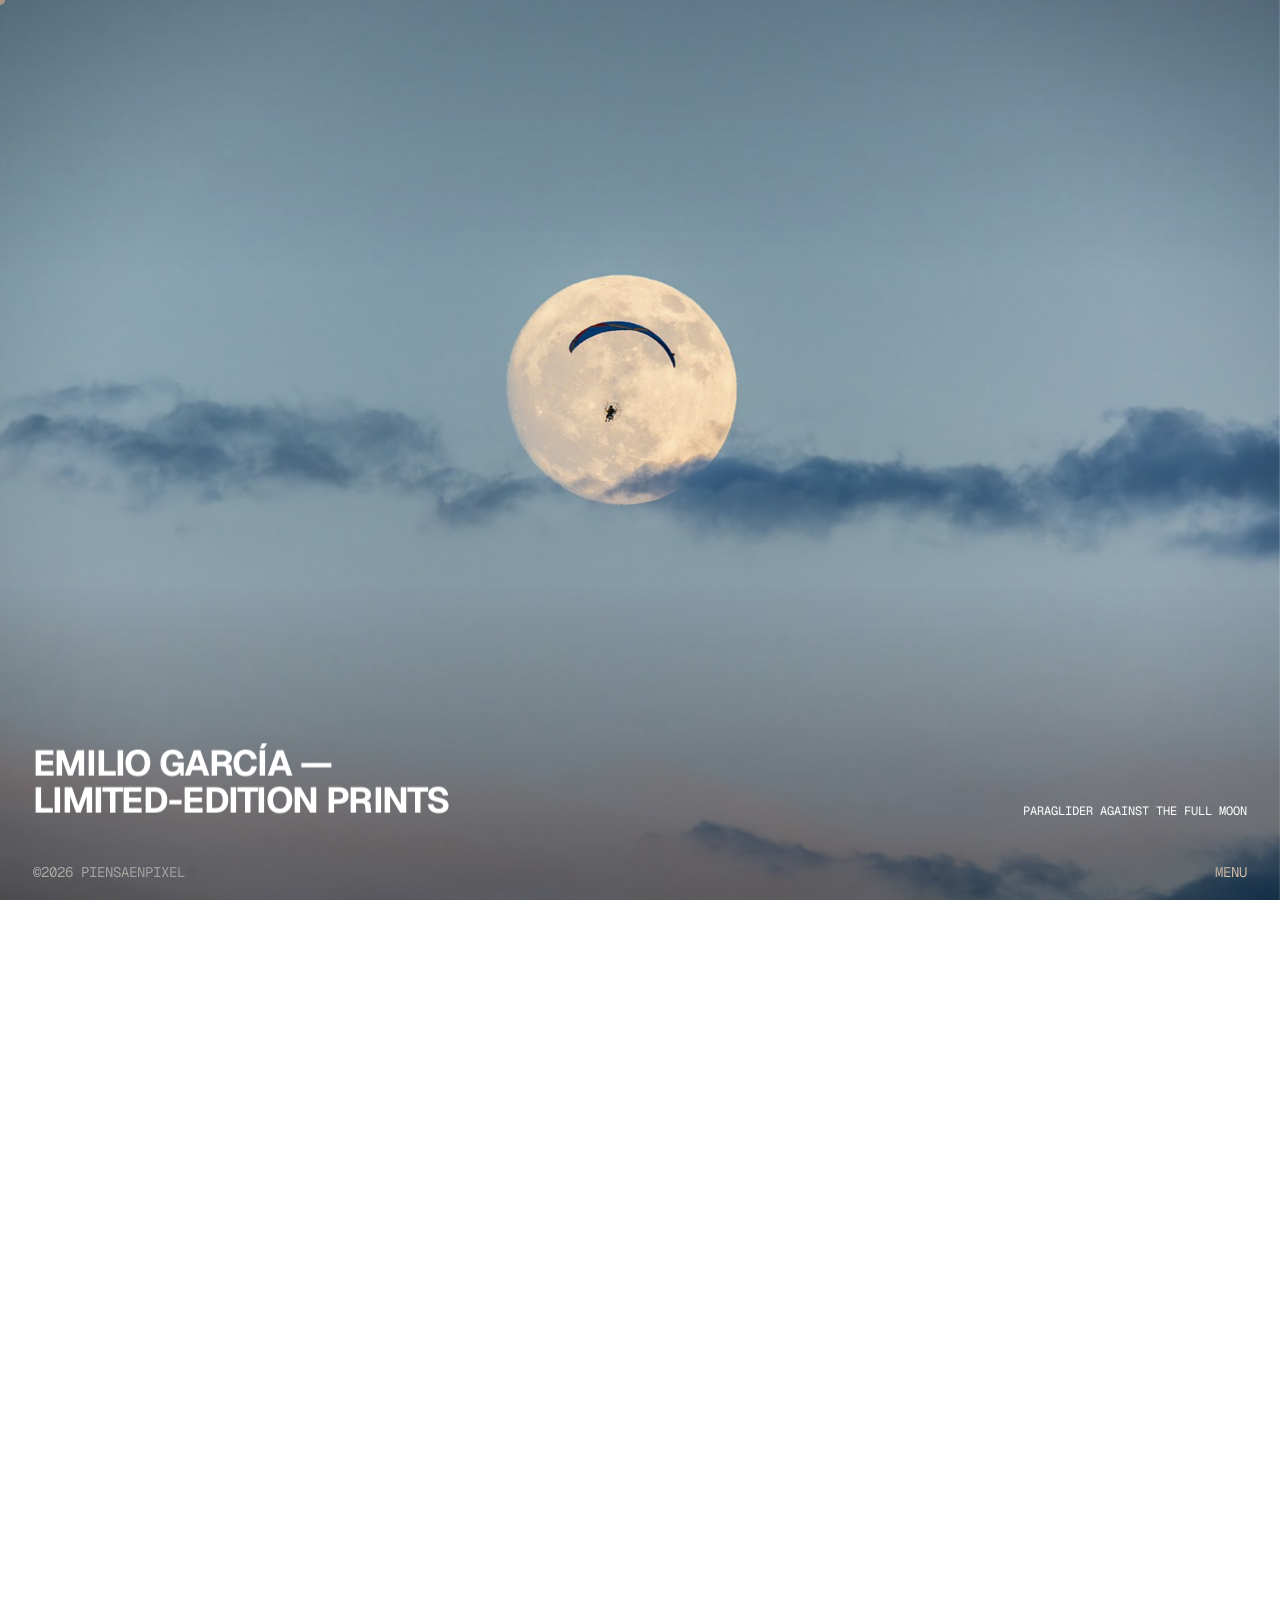
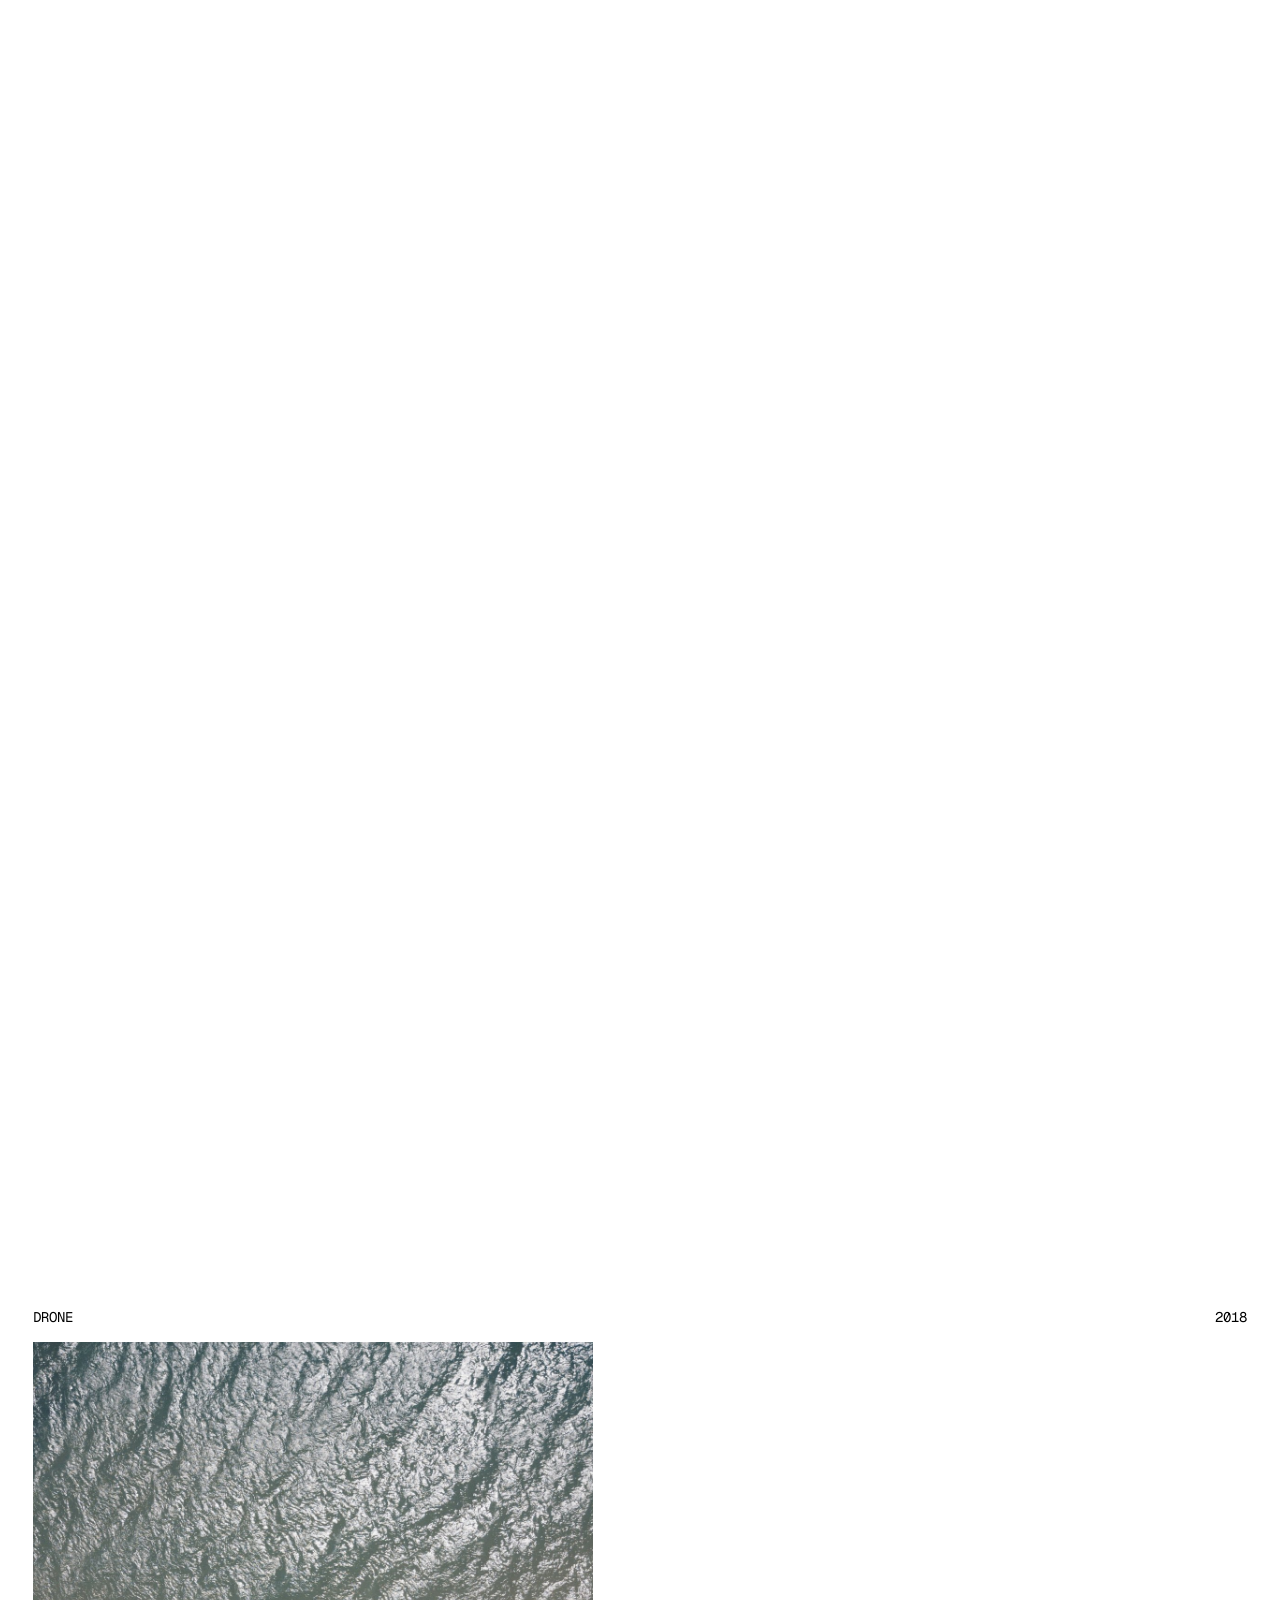
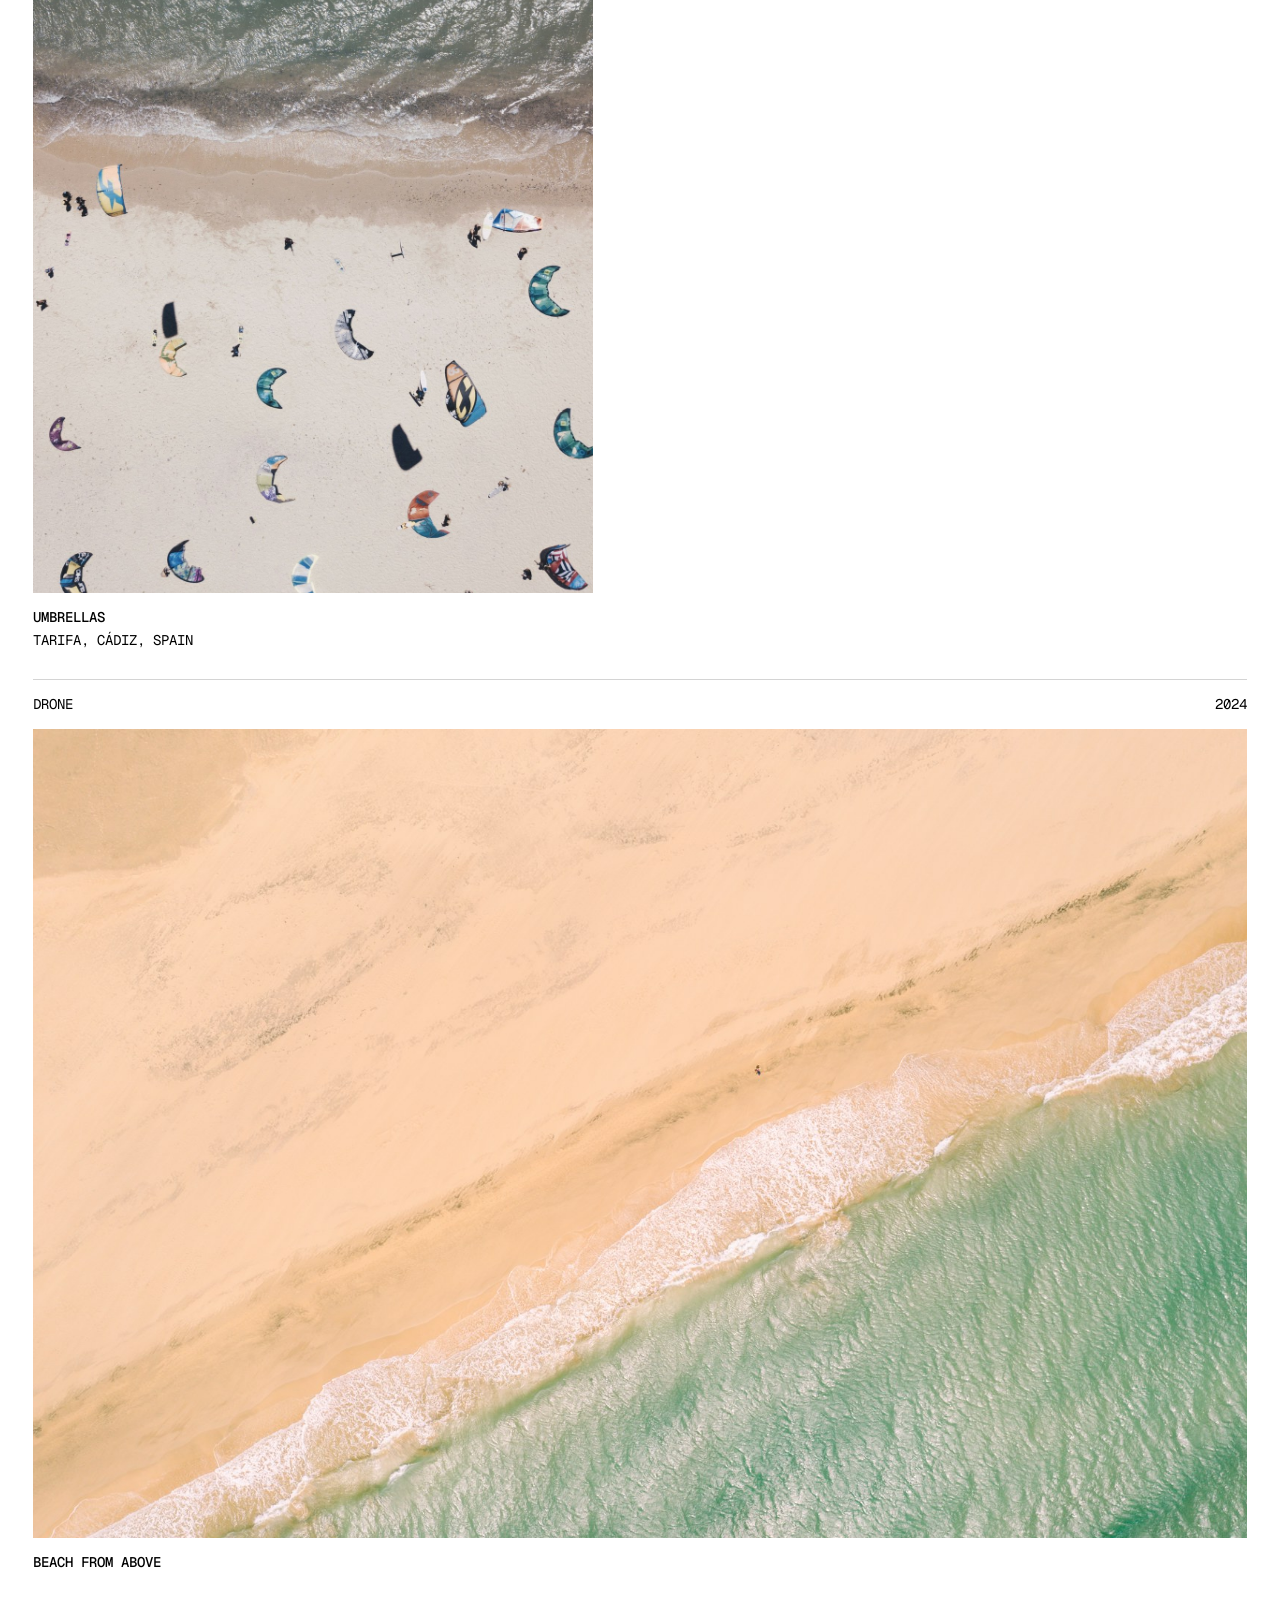
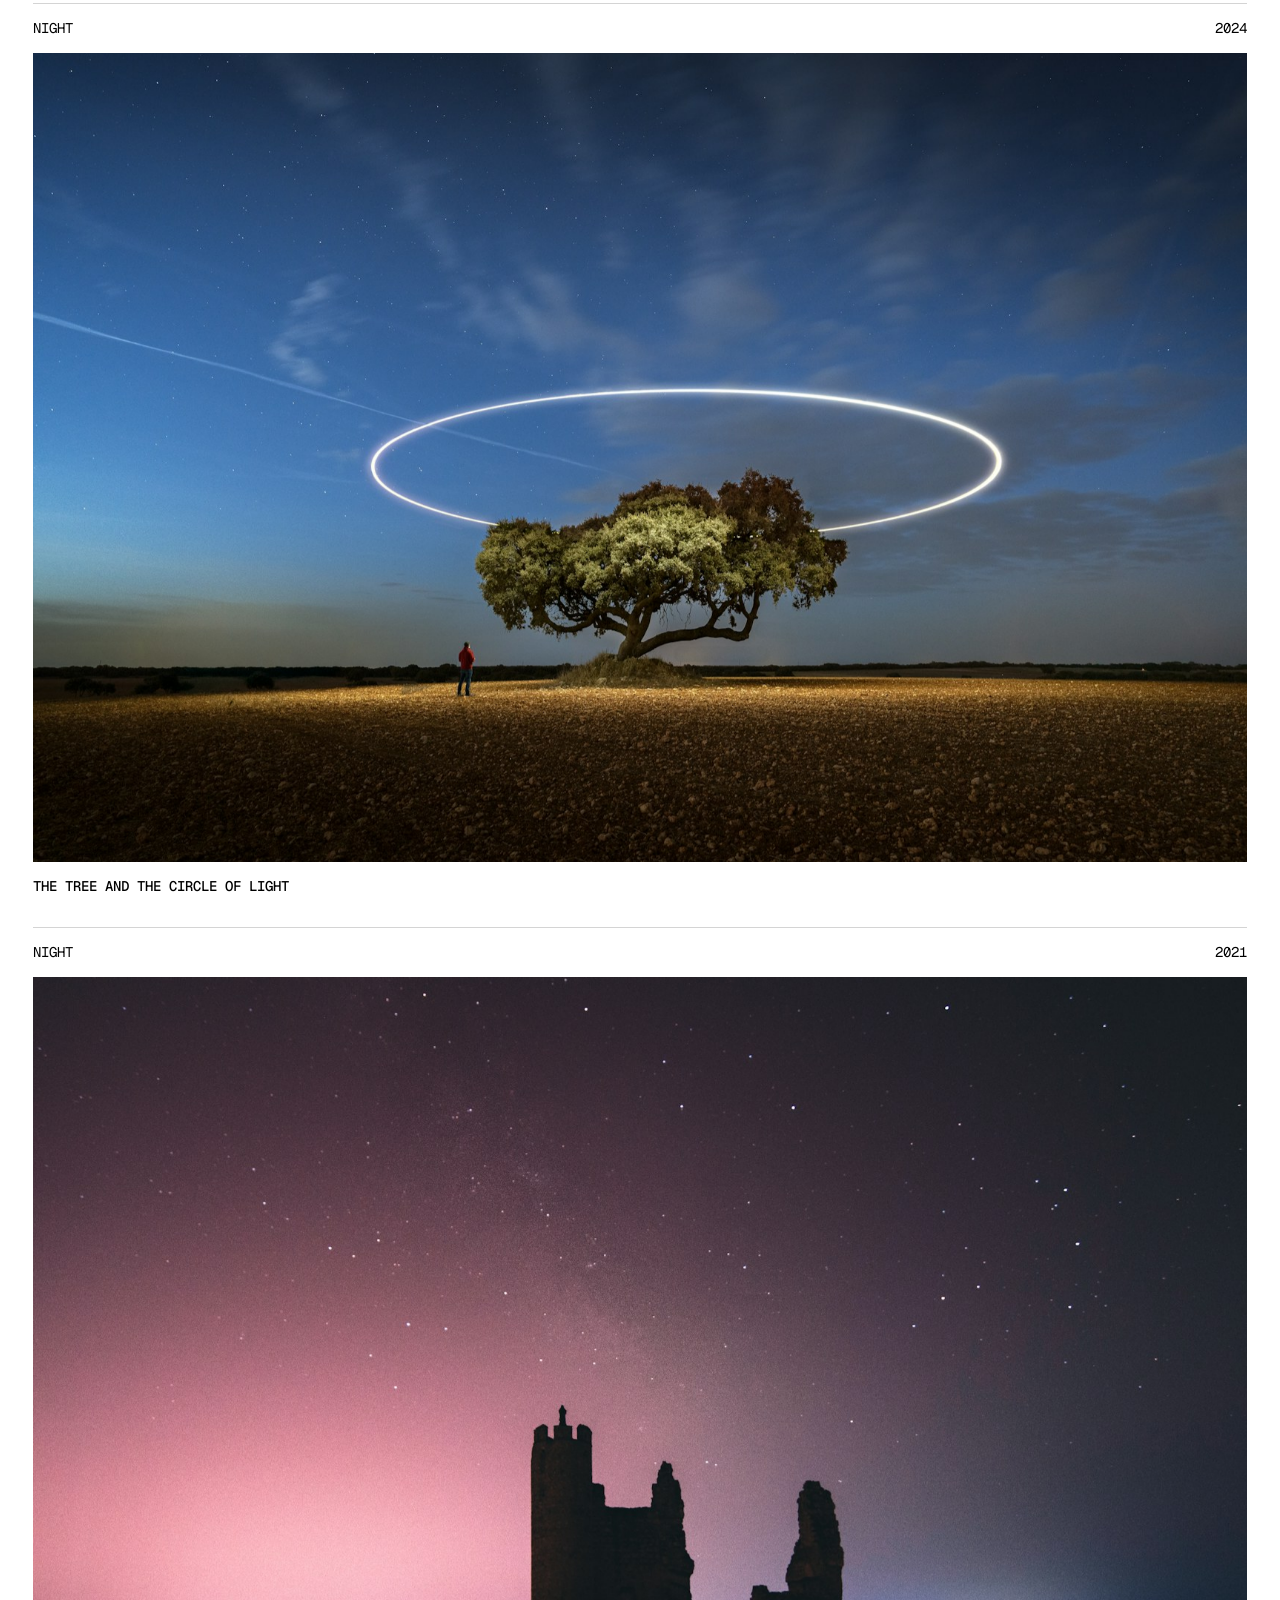
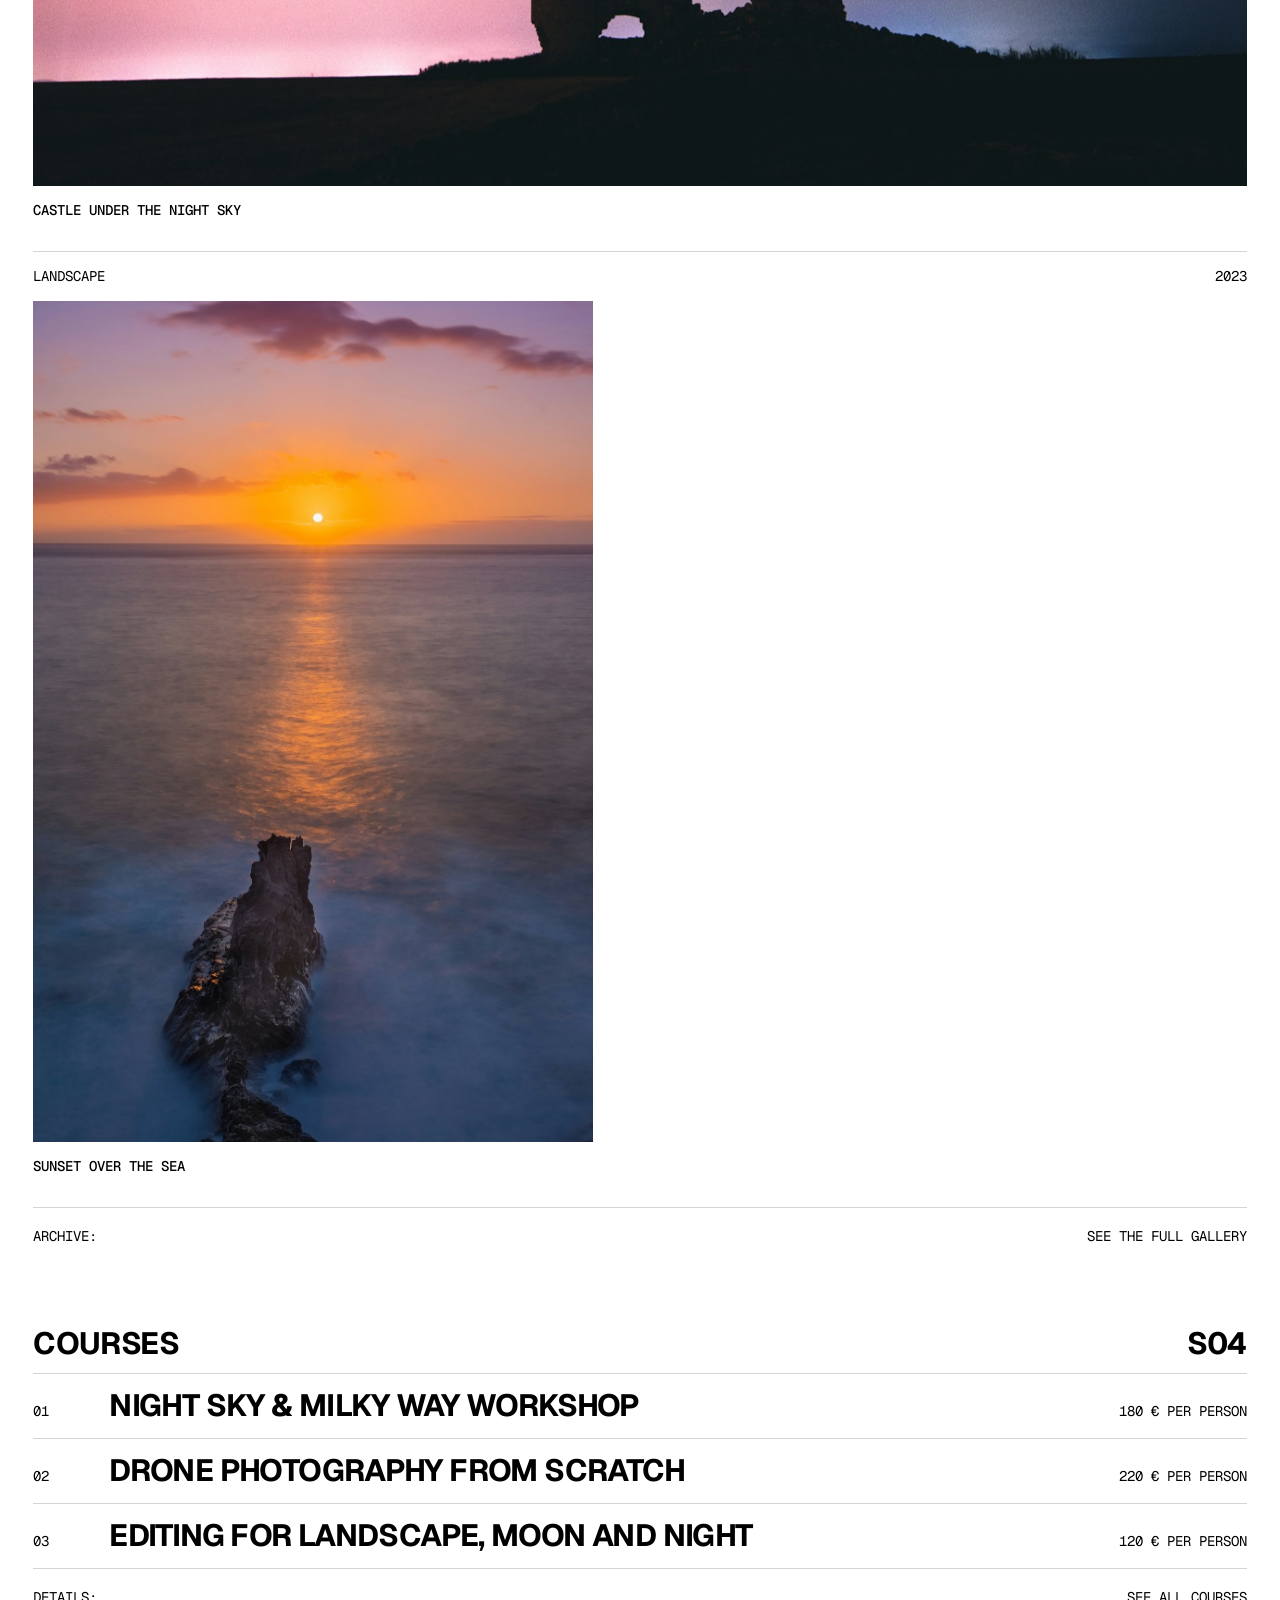
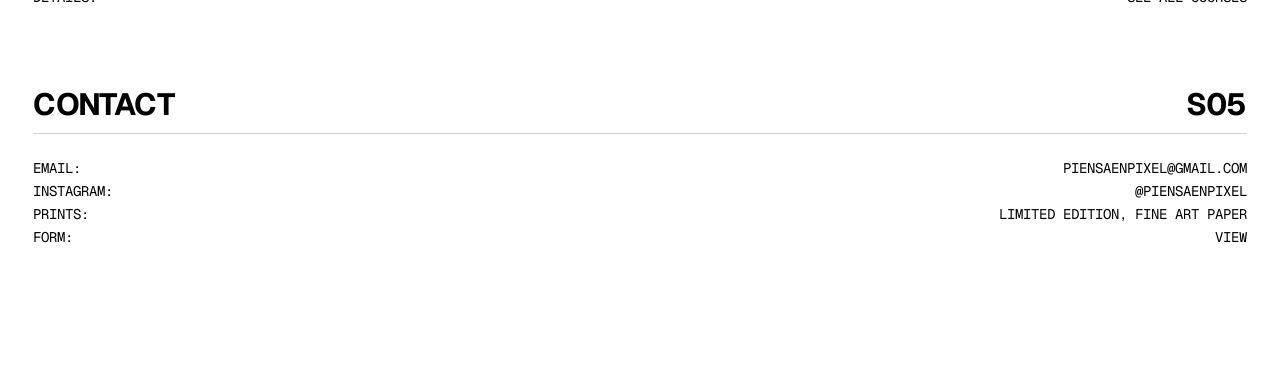
==== commit 6448fcbe: "Publicar web (main e33b998830560a82e51b1c387dfad2ad31bf237d) e33b998830560a82e51b1c387dfad2ad31bf237" ====
--- a/index.html
+++ b/index.html
@@ -21,7 +21,7 @@
       } catch (e) {}
     })();
   </script>
-  <link rel="stylesheet" href="css/style.css?v=dev">
+  <link rel="stylesheet" href="css/style.css?v=e33b9988">
 </head>
 <body>
   <div class="loader" id="loader" aria-hidden="true">
@@ -57,7 +57,7 @@
 
   <noscript><p class="noscript">This site needs JavaScript to show the gallery.</p></noscript>
 
-  <script src="js/data.js?v=dev"></script>
-  <script src="js/app.js?v=dev"></script>
+  <script src="js/data.js?v=e33b9988"></script>
+  <script src="js/app.js?v=e33b9988"></script>
 </body>
 </html>
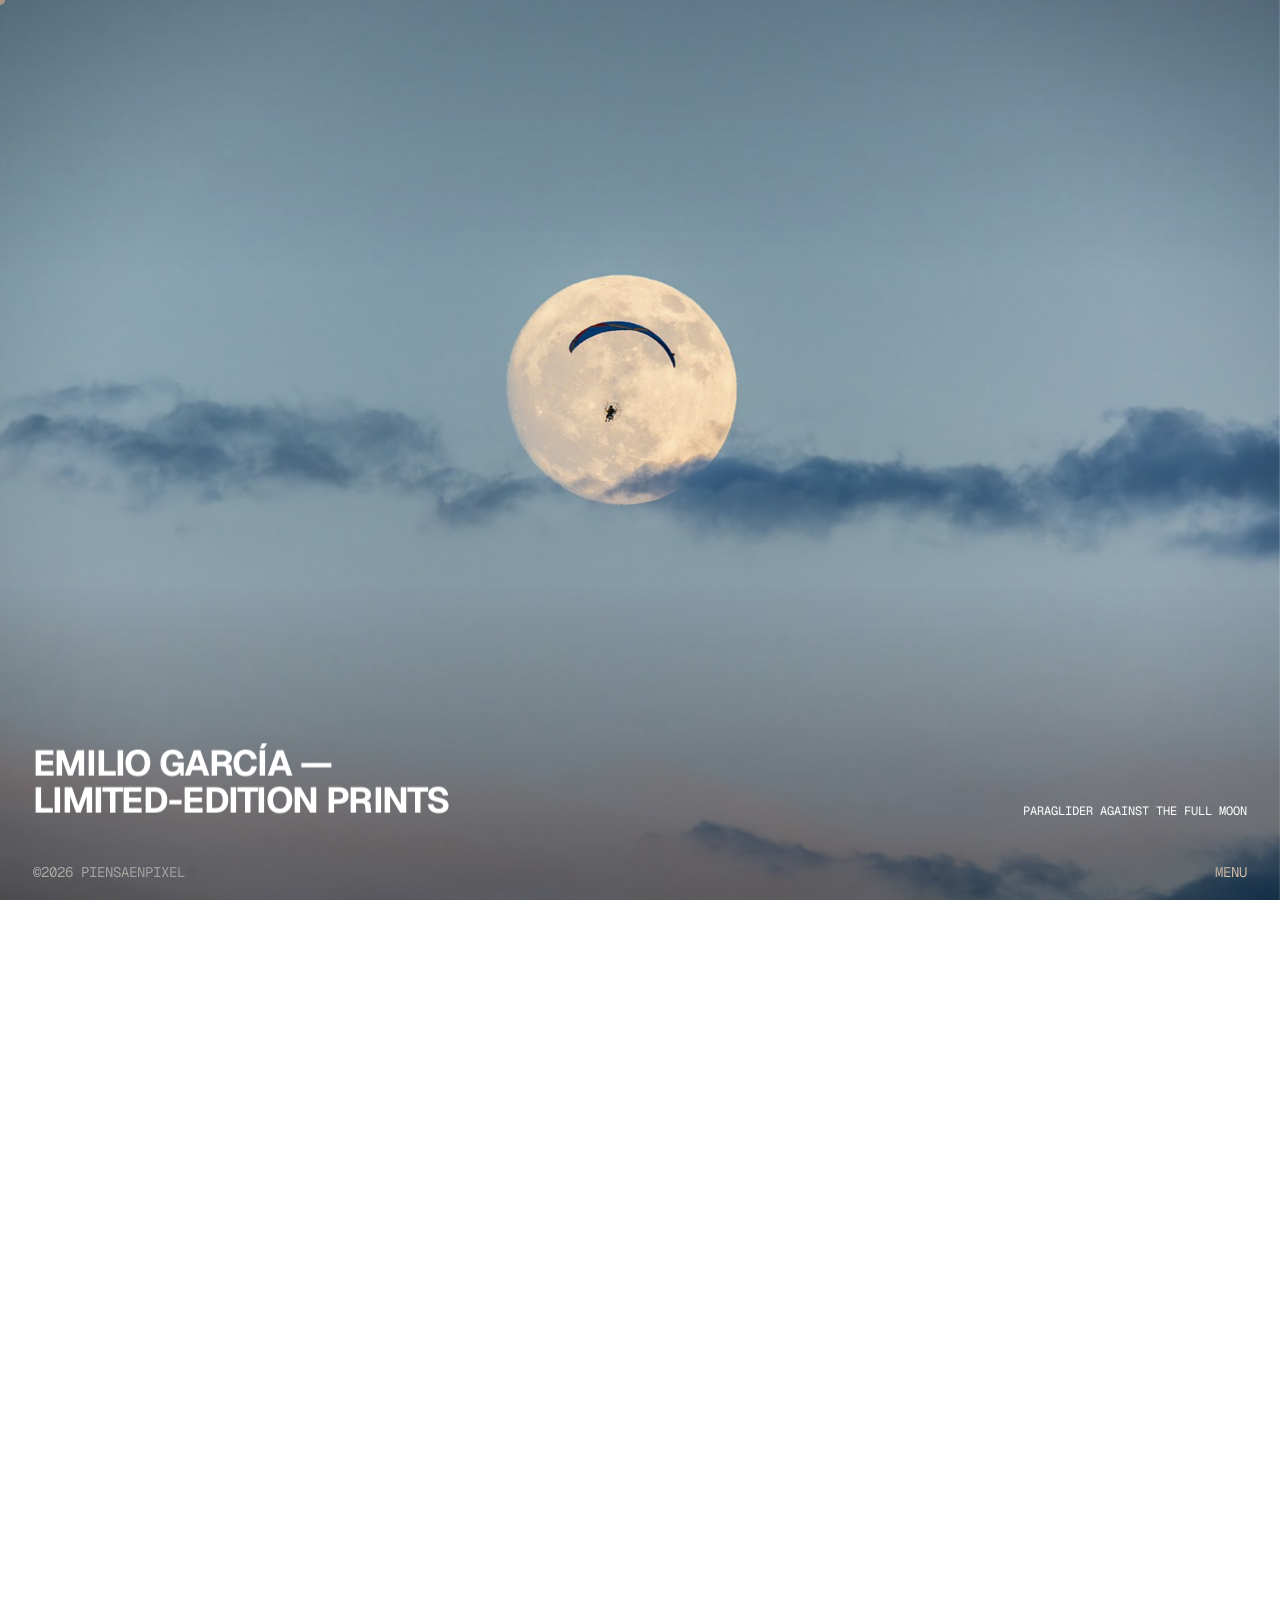
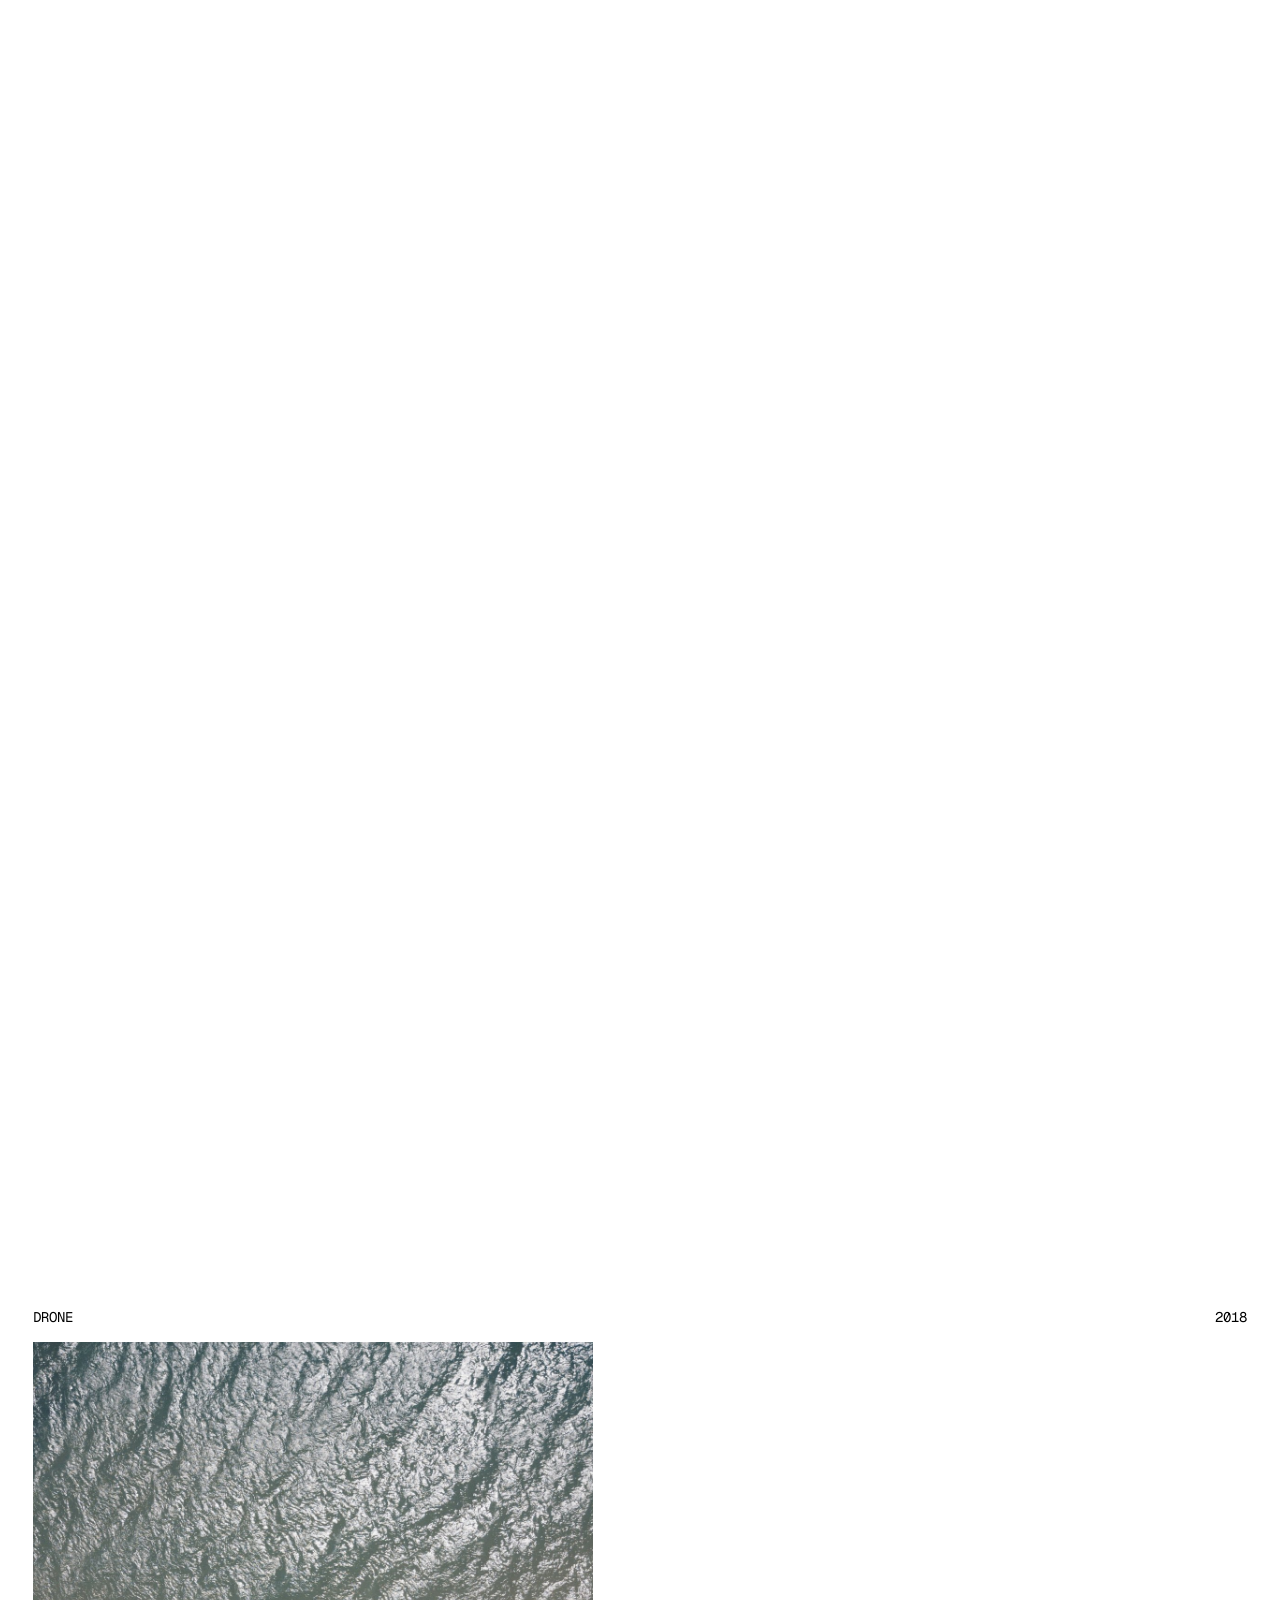
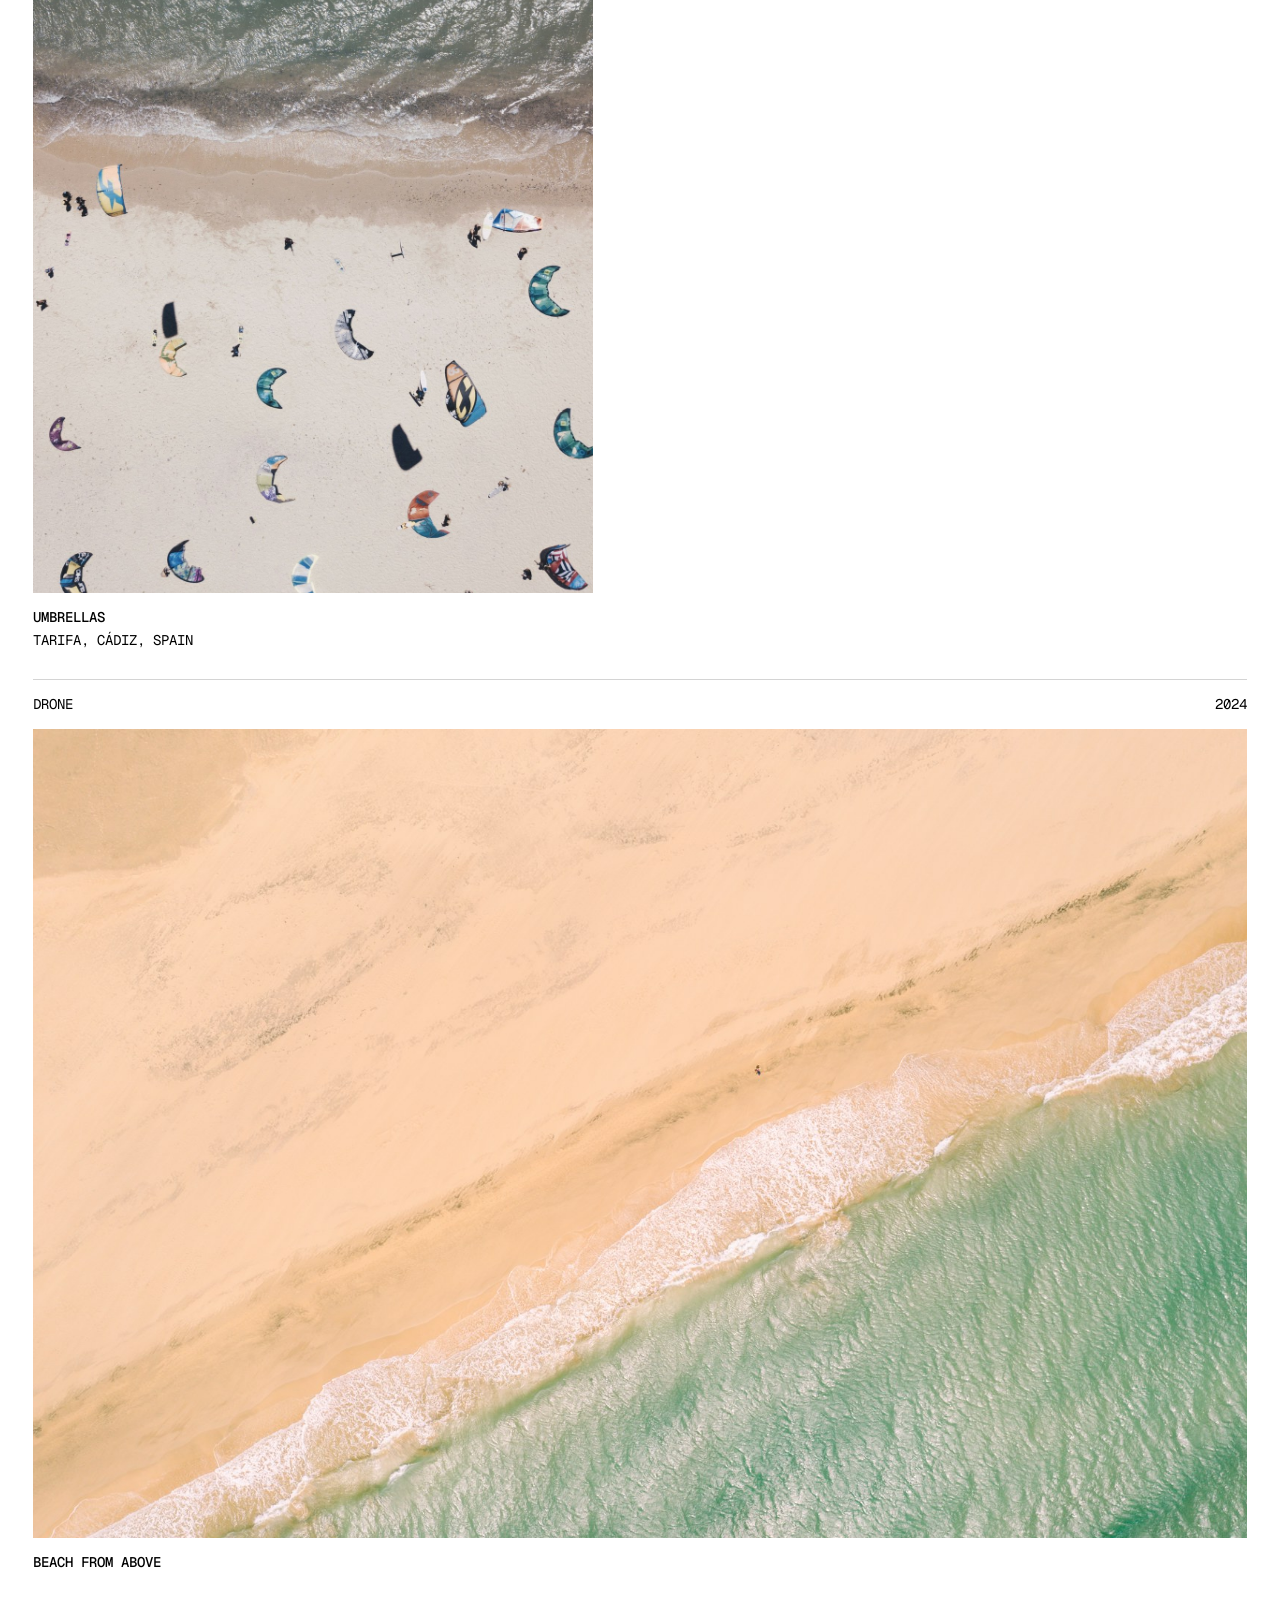
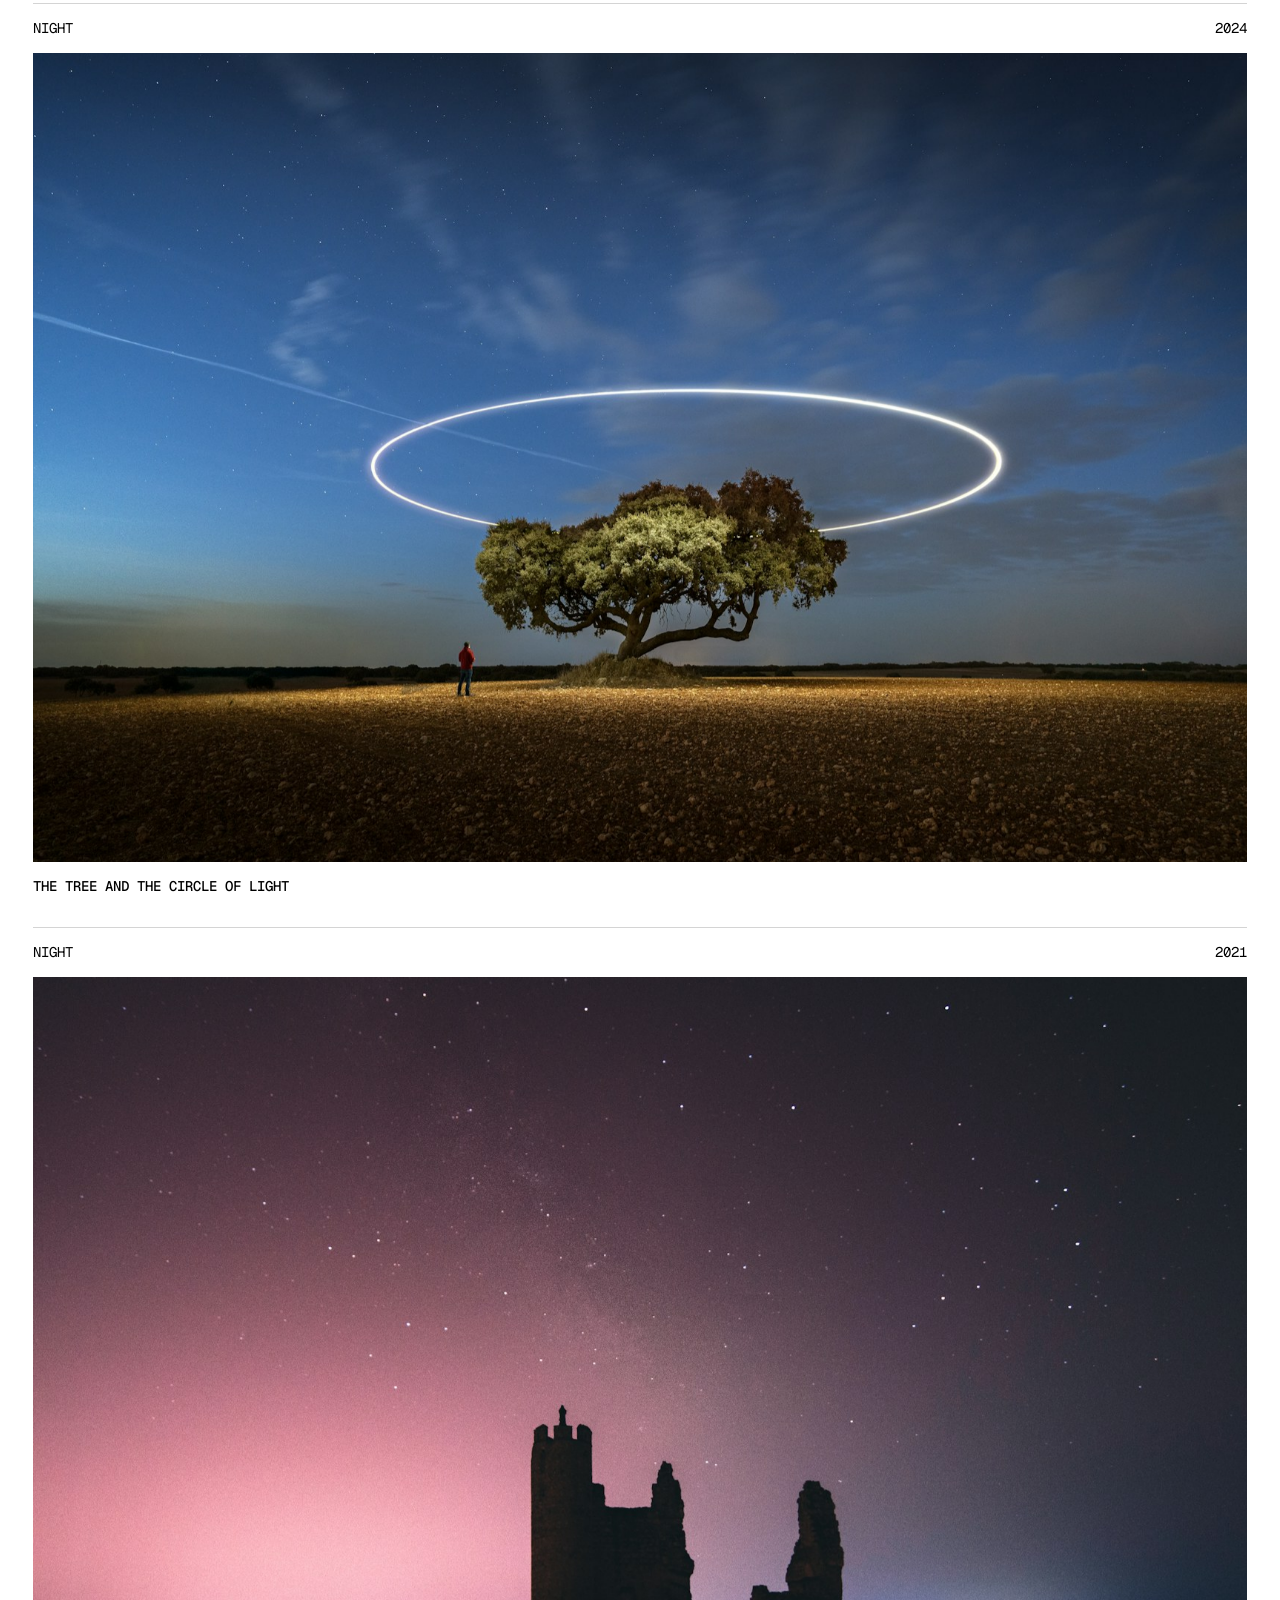
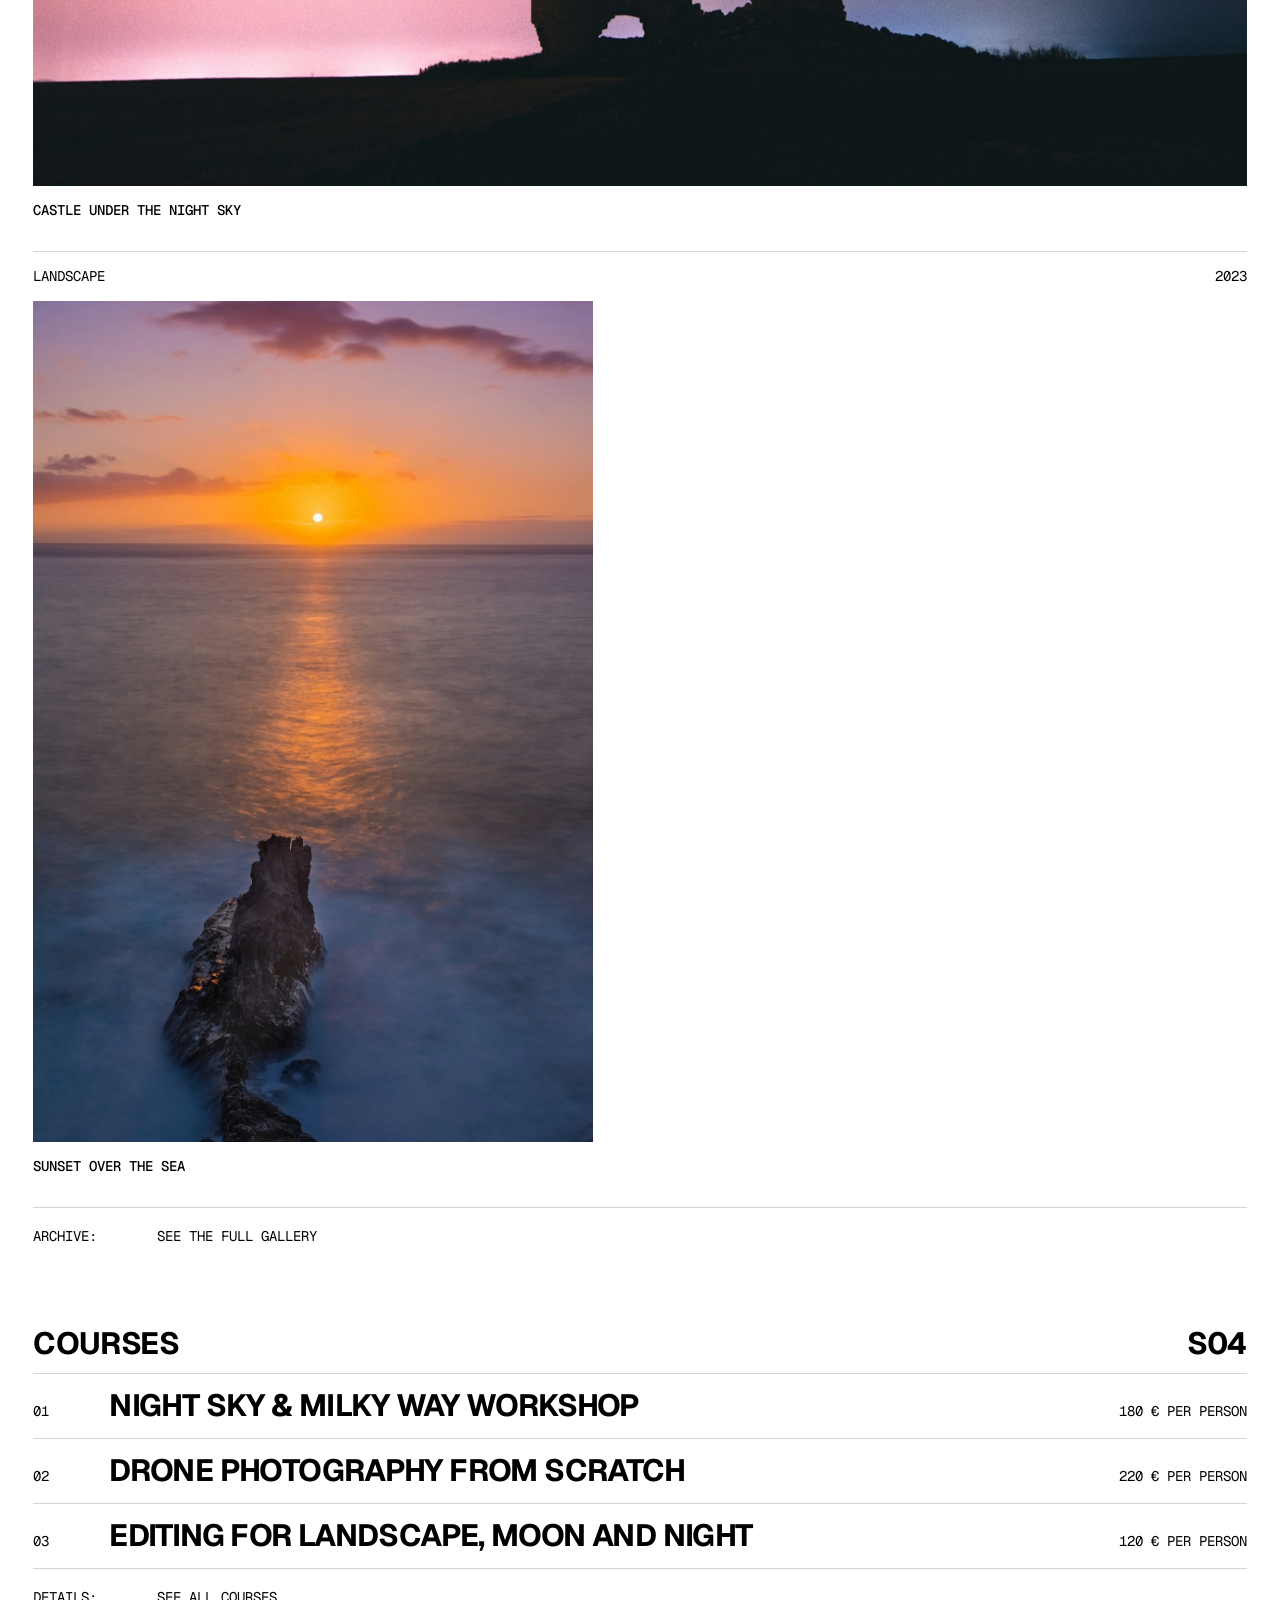
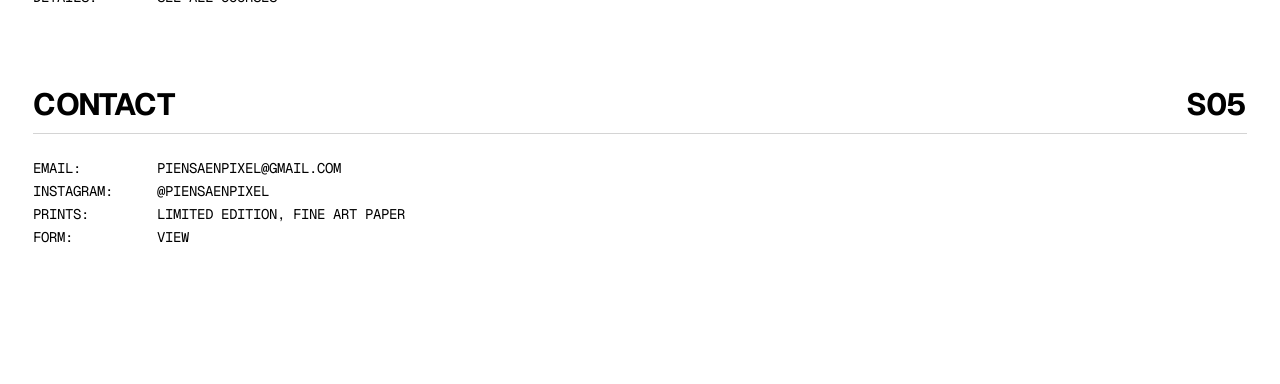
==== commit e16df1ff: "Añadir portada personal en la raíz y mover el portfolio a /photos La web pasa a servir una portada s" ====
--- a/index.html
+++ b/index.html
@@ -21,7 +21,7 @@
       } catch (e) {}
     })();
   </script>
-  <link rel="stylesheet" href="css/style.css?v=e33b9988">
+  <link rel="stylesheet" href="css/style.css?v=dev">
 </head>
 <body>
   <div class="loader" id="loader" aria-hidden="true">
@@ -50,6 +50,7 @@
       <a href="#/contact"><small>S07</small>Contact</a>
     </nav>
     <div class="menu__foot">
+      <div class="menu__row"><span>Home:</span><span><a href="../">piensaenpixel.es</a></span></div>
       <div class="menu__row"><span>Social:</span><span><a href="https://www.instagram.com/piensaenpixel/" target="_blank" rel="noopener">Instagram</a><br><a href="https://unsplash.com/@piensaenpixel" target="_blank" rel="noopener">Unsplash</a></span></div>
       <div class="menu__row"><span>Theme:</span><button class="menu__theme" id="theme-btn" type="button"><span data-theme-label>Light</span></button></div>
     </div>
@@ -57,7 +58,7 @@
 
   <noscript><p class="noscript">This site needs JavaScript to show the gallery.</p></noscript>
 
-  <script src="js/data.js?v=e33b9988"></script>
-  <script src="js/app.js?v=e33b9988"></script>
+  <script src="js/data.js?v=dev"></script>
+  <script src="js/app.js?v=dev"></script>
 </body>
 </html>
--- a/css/style.css
+++ b/css/style.css
@@ -10,6 +10,7 @@
   --muted: #8a8a8a;
   --line: #d4d4d4;
   --fill: #e4e4e4;
+  --stage: #f1f1f1;
   --shadow: none;
   color-scheme: light;
 
@@ -27,6 +28,7 @@
   --muted: #8a8a8a;
   --line: #2e2e2e;
   --fill: #1a1a1a;
+  --stage: #121212;
   color-scheme: dark;
 }
 
@@ -123,6 +125,20 @@
 /* Fila etiqueta / valor (una línea) */
 .row { display: flex; justify-content: space-between; gap: 24px; }
 
+/* Ficha en dos columnas (solo en pantallas grandes) */
+.meta-cols { display: grid; gap: 0; }
+@media (min-width: 901px) {
+  .meta-cols { grid-template-columns: repeat(2, max-content); gap: 0 clamp(96px, 14vw, 260px); align-items: start; }
+}
+
+/* En pantallas grandes el valor va justo después de la etiqueta, no al otro extremo */
+@media (min-width: 901px) {
+  .meta { grid-template-columns: minmax(13ch, max-content) max-content; column-gap: 20px; }
+  .meta dd { text-align: left; }
+  .row--kv { justify-content: flex-start; gap: 20px; }
+  .row--kv > :first-child { min-width: 13ch; }
+}
+
 /* Párrafo grande en mono */
 .copy { max-width: 78ch; line-height: 1.55; }
 .copy p + p { margin-top: 1.4em; }
@@ -215,15 +231,28 @@
 /* -------------------------------------------------------------- páginas */
 .page { padding: calc(var(--gutter) * 1.2) var(--gutter) 0; }
 .page .t-display { margin-bottom: clamp(60px, 22vh, 260px); }
+/* En la foto, la descripción va bajo el título y el gran espacio queda entre ella y la ficha */
+.page .t-display + .photo__desc { margin-top: calc(clamp(60px, 22vh, 260px) * -1 + 32px); margin-bottom: 96px; }
 .page .t-display + .meta { margin-top: 0; }
 .page__meta { display: grid; gap: 18px; margin-bottom: 24px; }
 
-/* Foto */
-.photo__stage { margin: 0 0 18px; }
-.photo__stage img { width: 100%; height: auto; opacity: 0; transition: opacity 1s ease; }
+/* Foto: centrada sobre un bloque gris muy claro */
+.photo__stage { margin: 0 0 18px; background: var(--stage); padding: clamp(16px, 4vw, 64px); display: grid; place-items: center; }
+.photo__stage img { display: block; width: auto; max-width: 100%; height: auto; max-height: 82vh; opacity: 0; transition: opacity 1s ease; }
 .photo__stage img.is-loaded { opacity: 1; }
-.photo__stage--portrait { max-width: min(680px, 78%); margin-inline: auto; }
-.photo__desc { margin: 36px 0 0; }
+/* Carrusel foto / montaje en pared */
+.carousel { position: relative; display: grid; background: var(--stage); }
+.carousel__slide { grid-area: 1 / 1; transition: opacity 0.5s ease; }
+.carousel__slide:not(.is-active) { position: absolute; inset: 0; opacity: 0; pointer-events: none; }
+.carousel__slide img { display: block; width: auto; max-width: 100%; height: auto; max-height: 82vh; margin-inline: auto; }
+.carousel__slide:not(.is-active) { padding: 0; }
+.carousel .carousel__zone { top: 0; bottom: 0; }
+.carousel__zone { position: absolute; top: 0; bottom: 0; width: 50%; z-index: 2; background: none; border: 0; padding: 0; }
+.carousel__zone--prev { left: 0; cursor: w-resize; }
+.carousel__zone--next { right: 0; cursor: e-resize; }
+.carousel__zone[hidden] { display: none; }
+.carousel__zone:focus-visible { outline: 1px solid var(--ink); outline-offset: -4px; }
+.carousel__meta { padding-top: 12px; color: var(--muted); }
 .photo__nav { display: flex; justify-content: space-between; gap: 24px; padding: 18px 0; border-top: 1px solid var(--line); border-bottom: 1px solid var(--line); margin-top: 48px; }
 .map { margin-top: 48px; }
 .map__canvas { aspect-ratio: 16 / 9; background: var(--fill); border: 1px solid var(--line); position: relative; overflow: hidden; filter: grayscale(1) contrast(1.05); }
@@ -288,14 +317,16 @@
 .menu {
   position: fixed; inset: 0; z-index: 50;
   background: var(--bg); color: var(--ink);
-  display: flex; flex-direction: column; justify-content: space-between;
+  display: flex; flex-direction: column; justify-content: space-between; gap: 32px;
   padding: calc(var(--gutter) * 1.2) var(--gutter) calc(var(--bar-h) + 16px);
+  overflow-y: auto;
+  -webkit-overflow-scrolling: touch;
 }
 .menu[hidden] { display: none; }
 .menu__nav { display: grid; gap: 2px; }
 .menu__nav a {
   font-family: var(--sans); font-weight: 700; text-transform: uppercase; letter-spacing: -0.03em;
-  font-size: clamp(38px, 7.5vw, 96px); line-height: 1;
+  font-size: clamp(38px, min(7.5vw, 8.2vh), 96px); line-height: 1;
   display: flex; align-items: baseline; gap: 18px;
   opacity: 0; transform: translateY(24px);
   animation: menu-in 0.7s var(--ease) forwards;
@@ -311,7 +342,7 @@
 .menu__nav a:nth-child(6) { animation-delay: 0.26s; }
 .menu__nav a:nth-child(7) { animation-delay: 0.30s; }
 @keyframes menu-in { to { opacity: 1; transform: none; } }
-.menu__foot { display: grid; grid-template-columns: 1fr 1fr; gap: 24px; }
+.menu__foot { display: grid; grid-template-columns: 1fr 1fr 1fr; gap: 24px; }
 .menu__row { display: grid; grid-template-columns: max-content 1fr; column-gap: 18px; }
 .menu__row:last-child { text-align: right; grid-template-columns: 1fr max-content; }
 .menu__row:last-child > span:first-child { text-align: left; }
@@ -377,11 +408,12 @@
 /* ------------------------------------------------------------ responsive */
 @media (max-width: 900px) {
   .grid { grid-template-columns: repeat(2, 1fr); }
+  .map .row--kv { flex-direction: column; gap: 4px; }
   .info { grid-template-columns: 1fr; }
   .info__block--right { text-align: left; grid-template-columns: max-content 1fr; }
   .form__row { grid-template-columns: 1fr; }
   .work--portrait .media, .photo__stage--portrait { max-width: 100%; }
-  .menu__foot { grid-template-columns: 1fr; }
+  .menu__foot { grid-template-columns: 1fr; gap: 14px; }
   .menu__row:last-child { text-align: left; grid-template-columns: max-content 1fr; }
 }
 @media (max-width: 560px) {
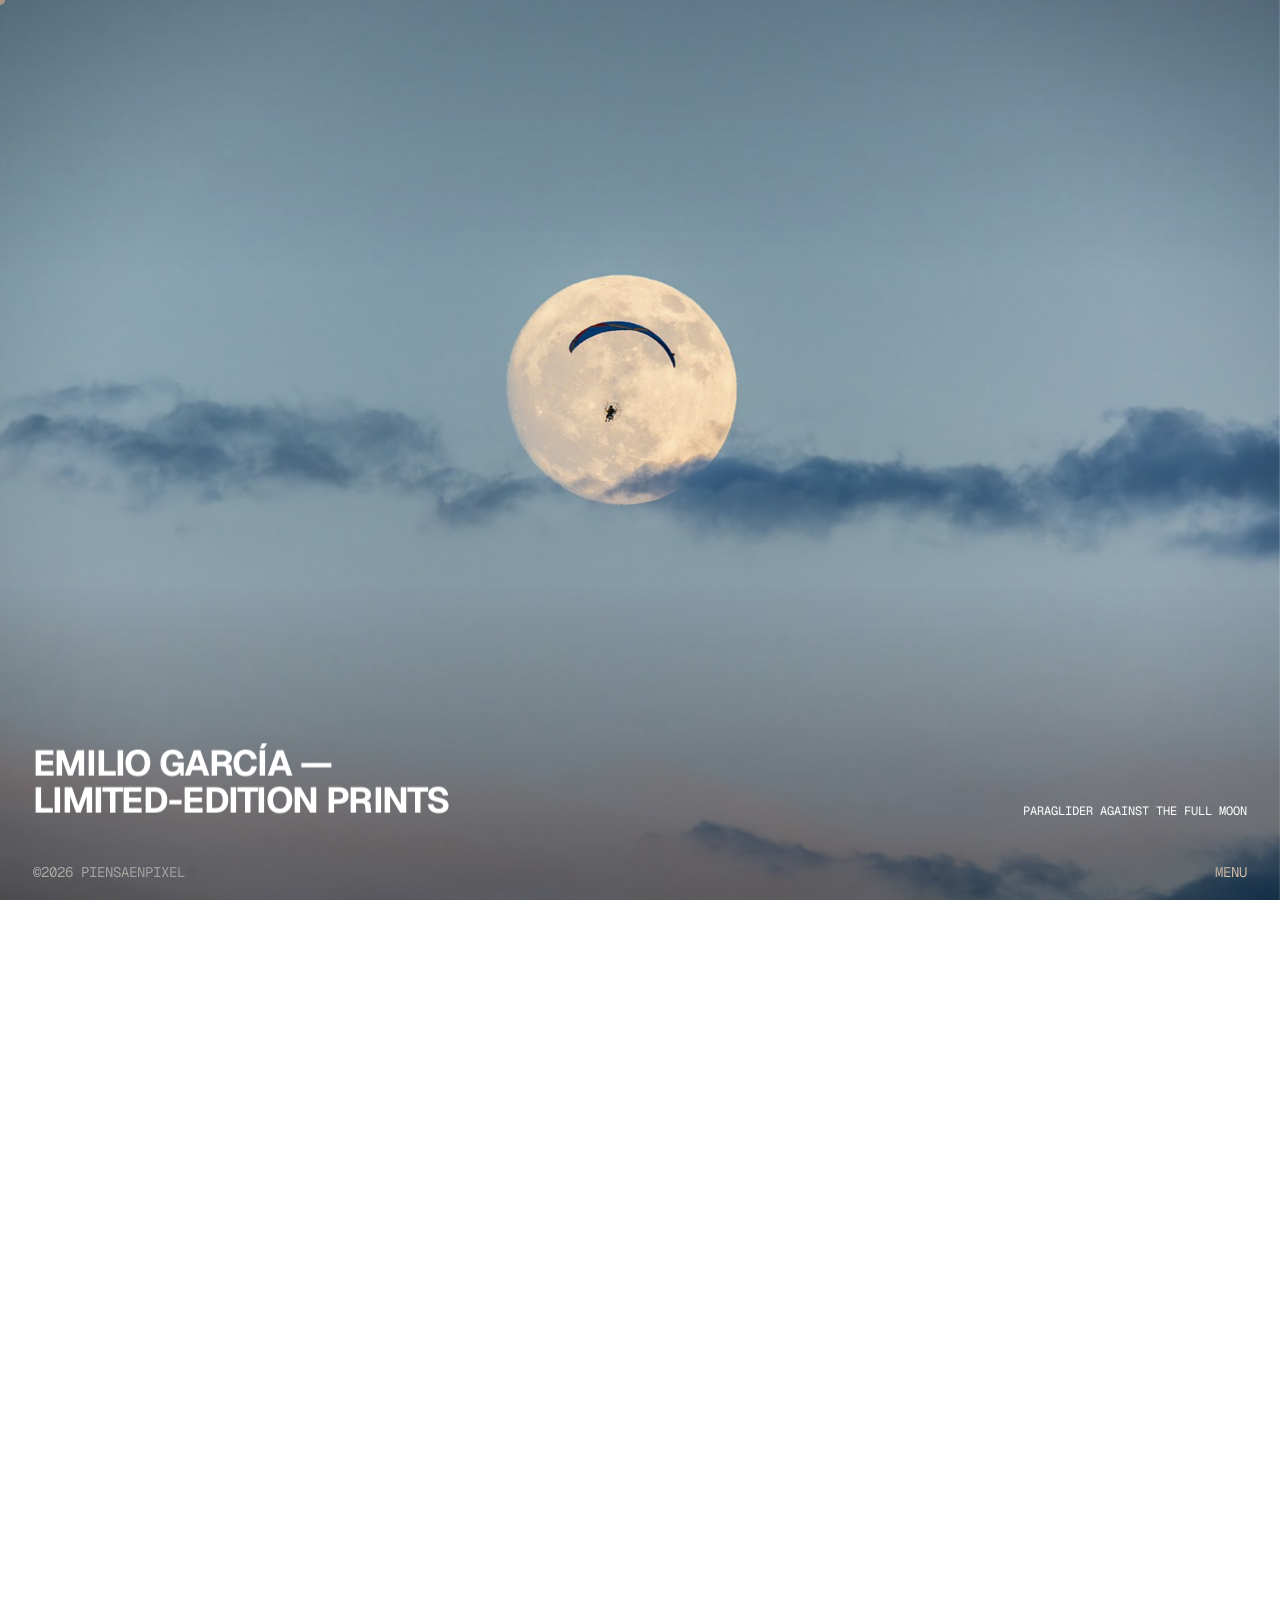
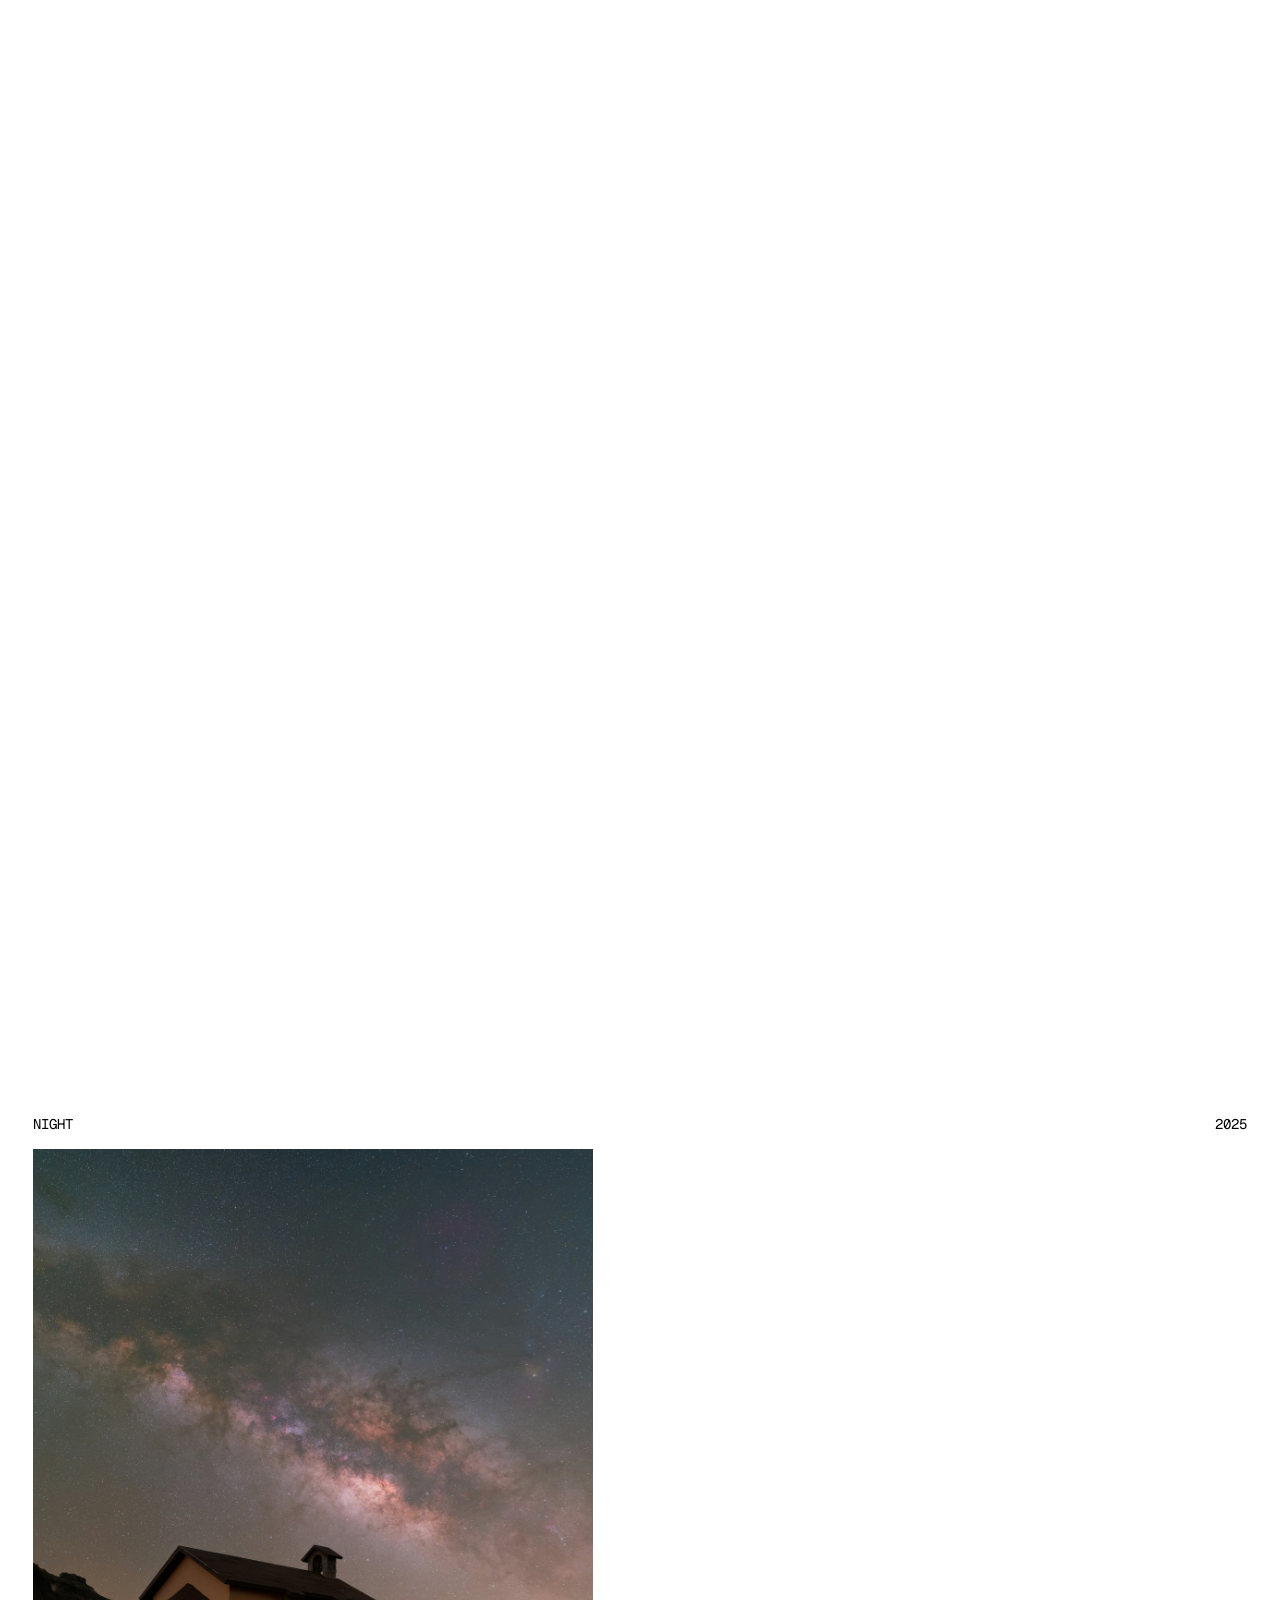
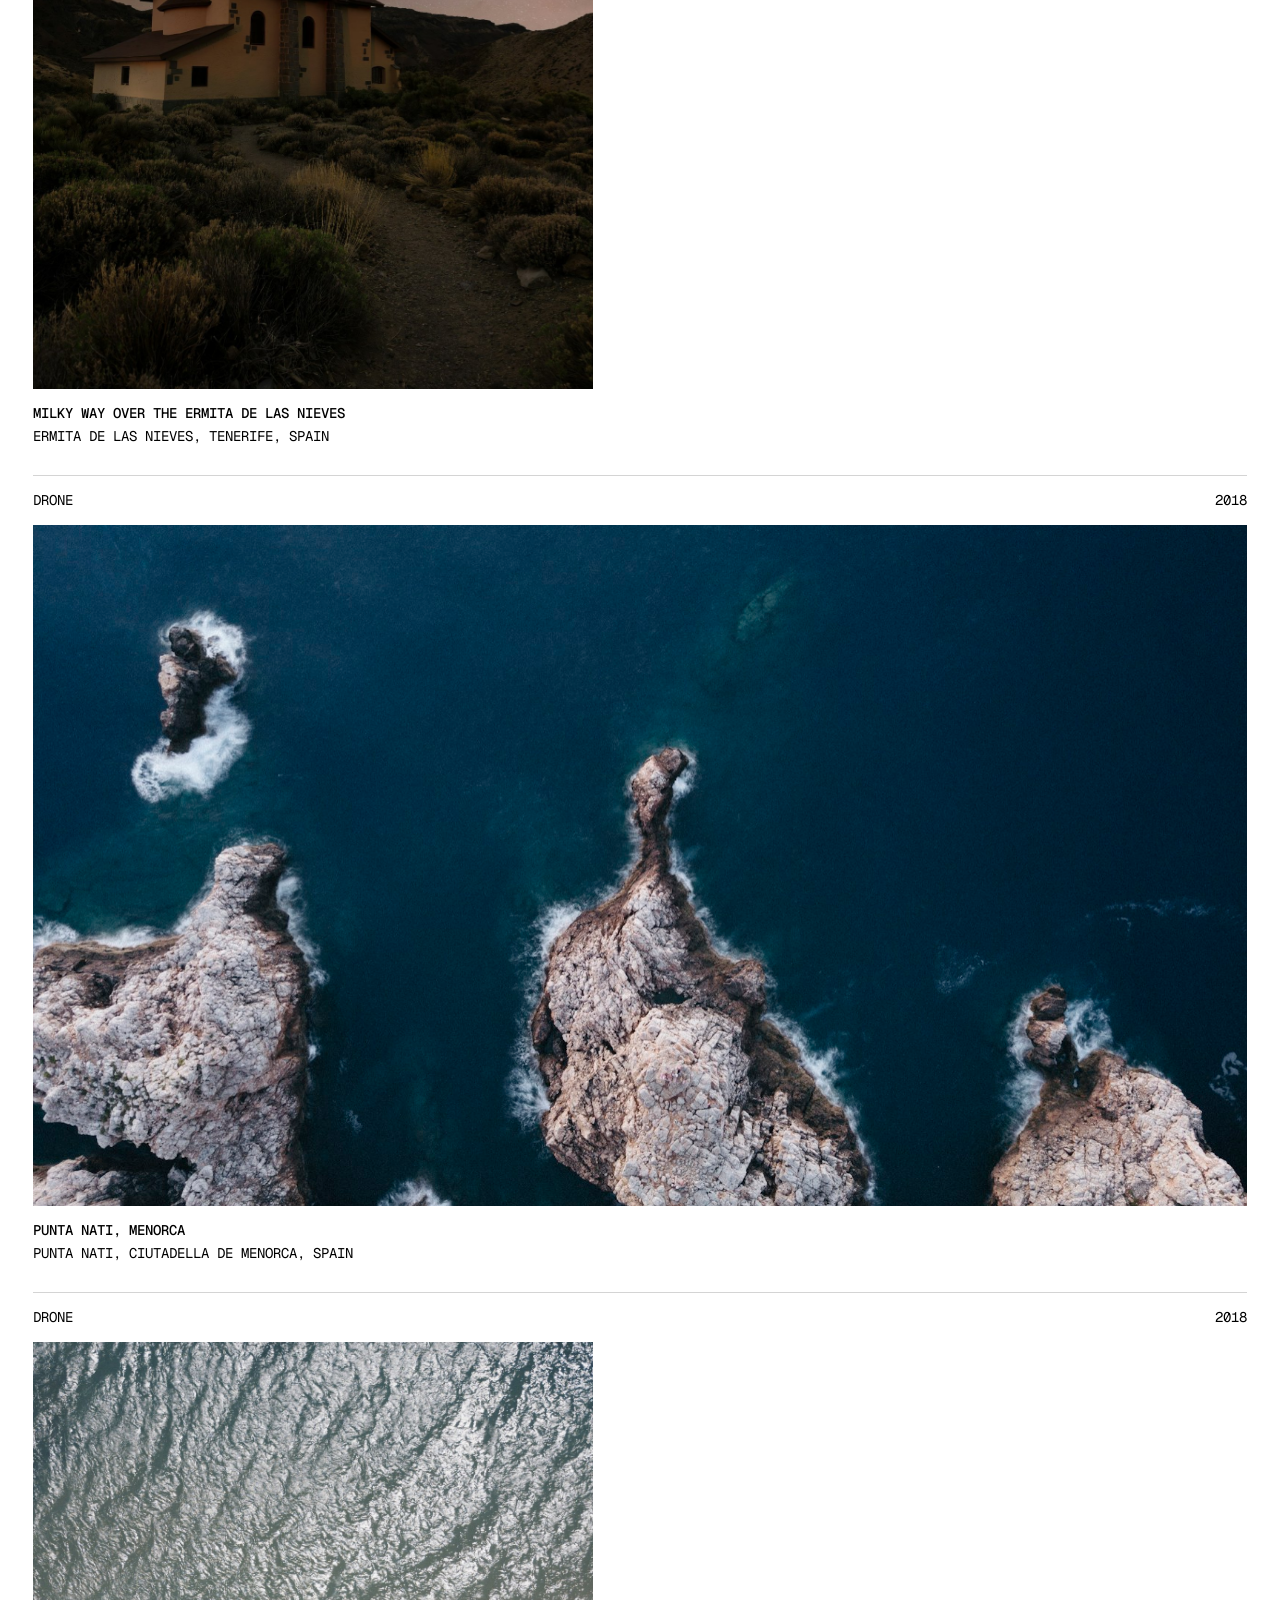
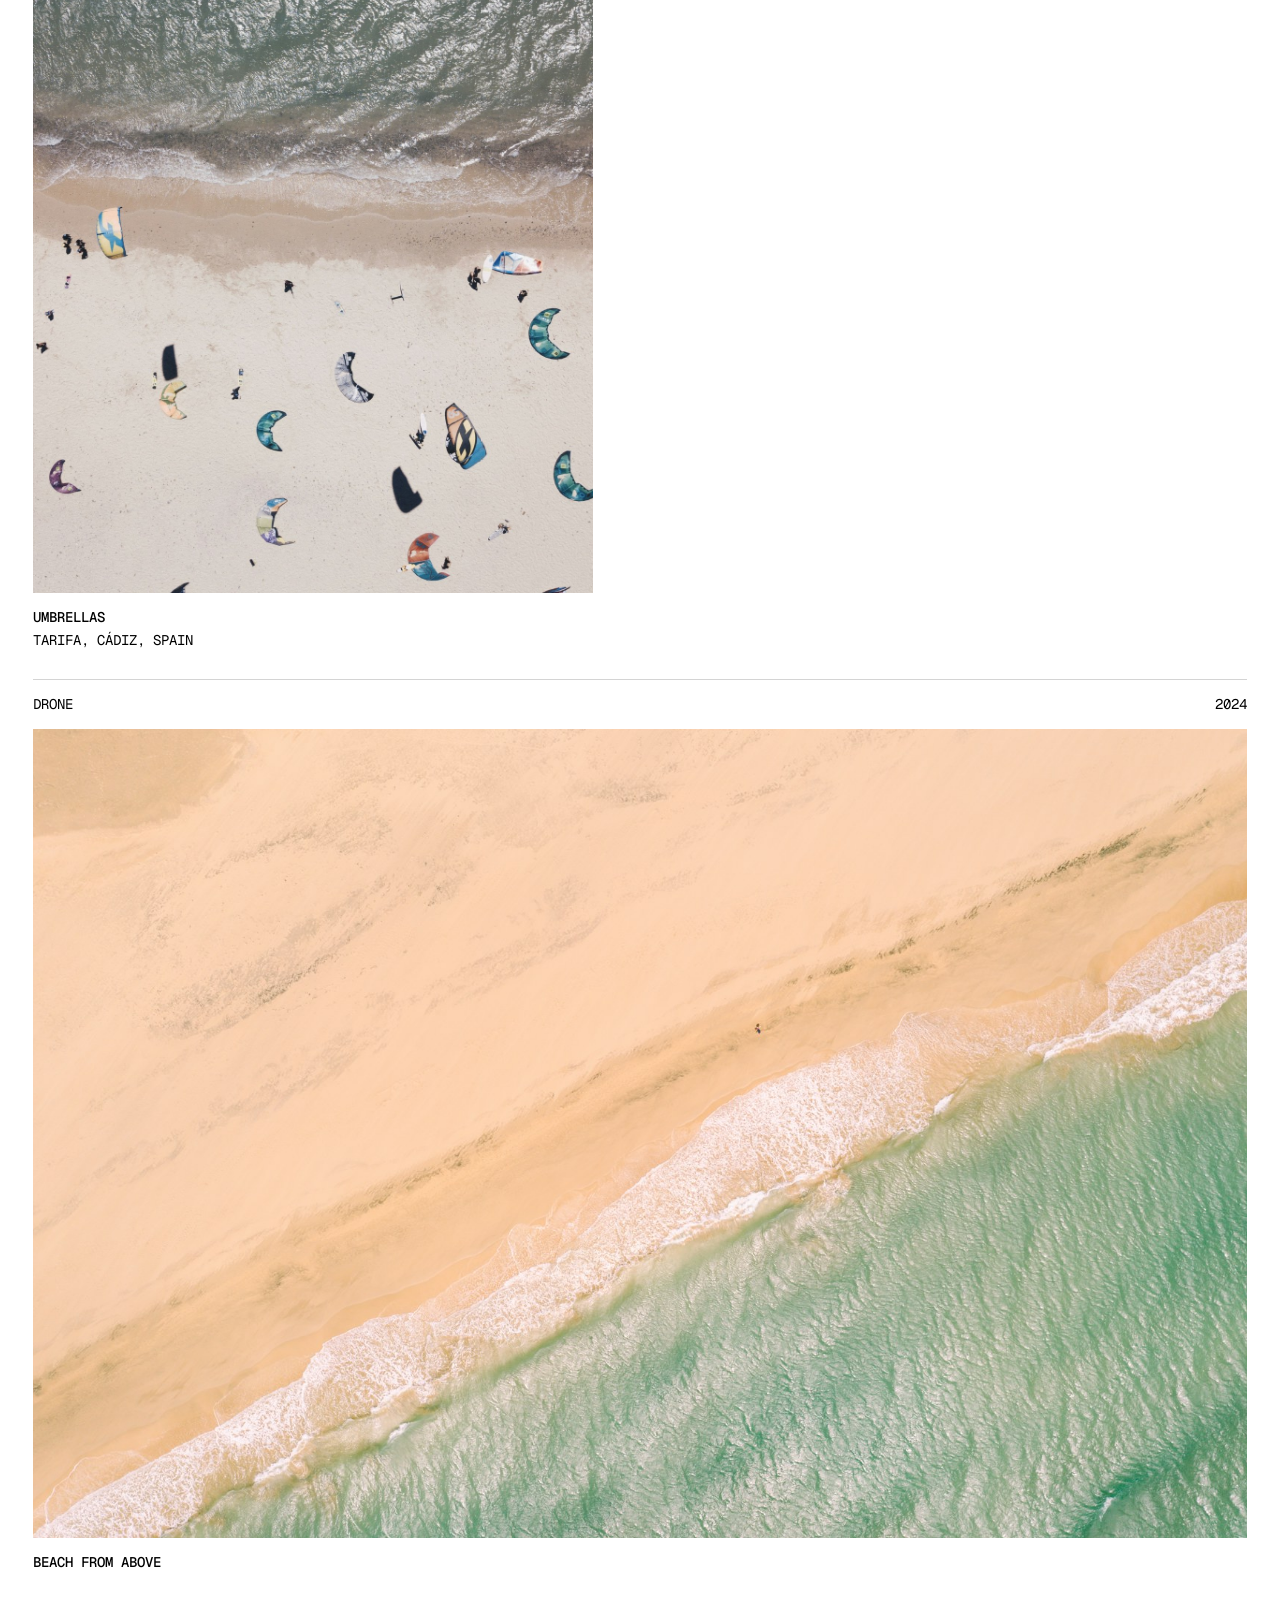
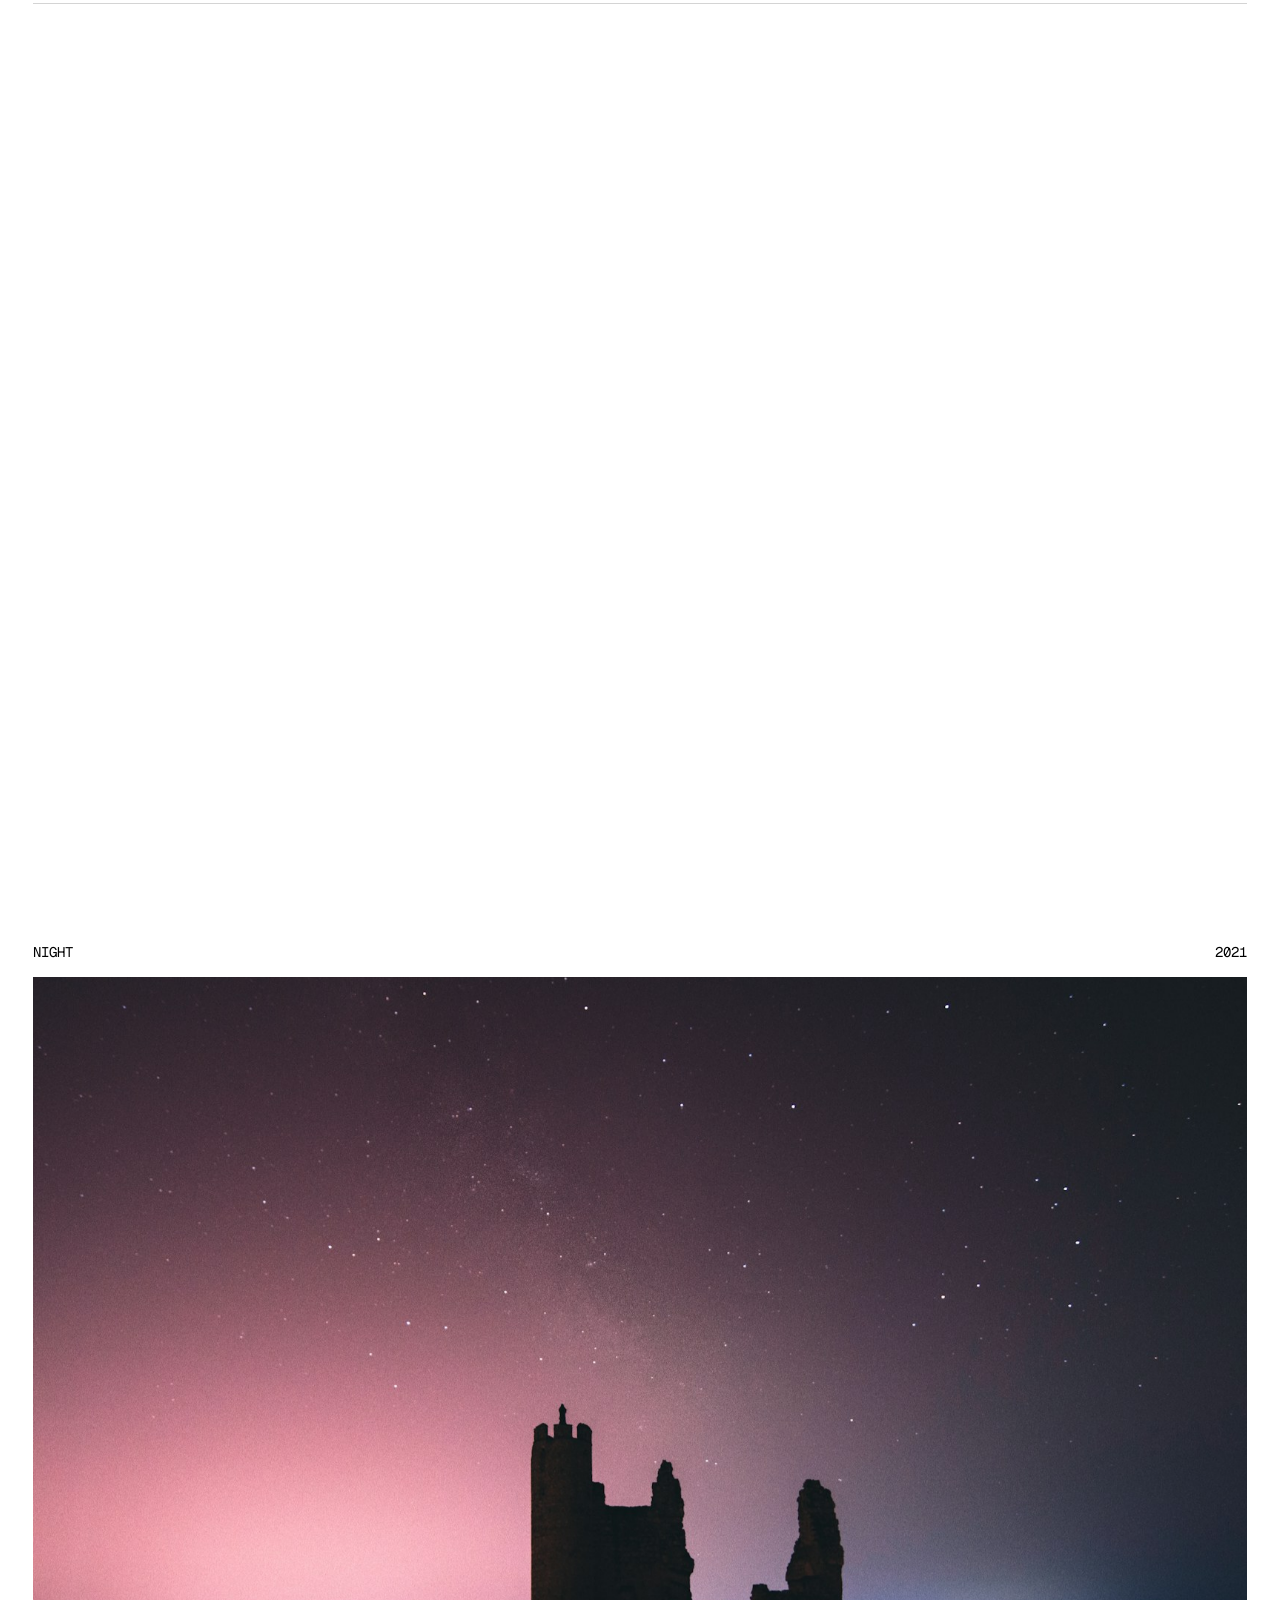
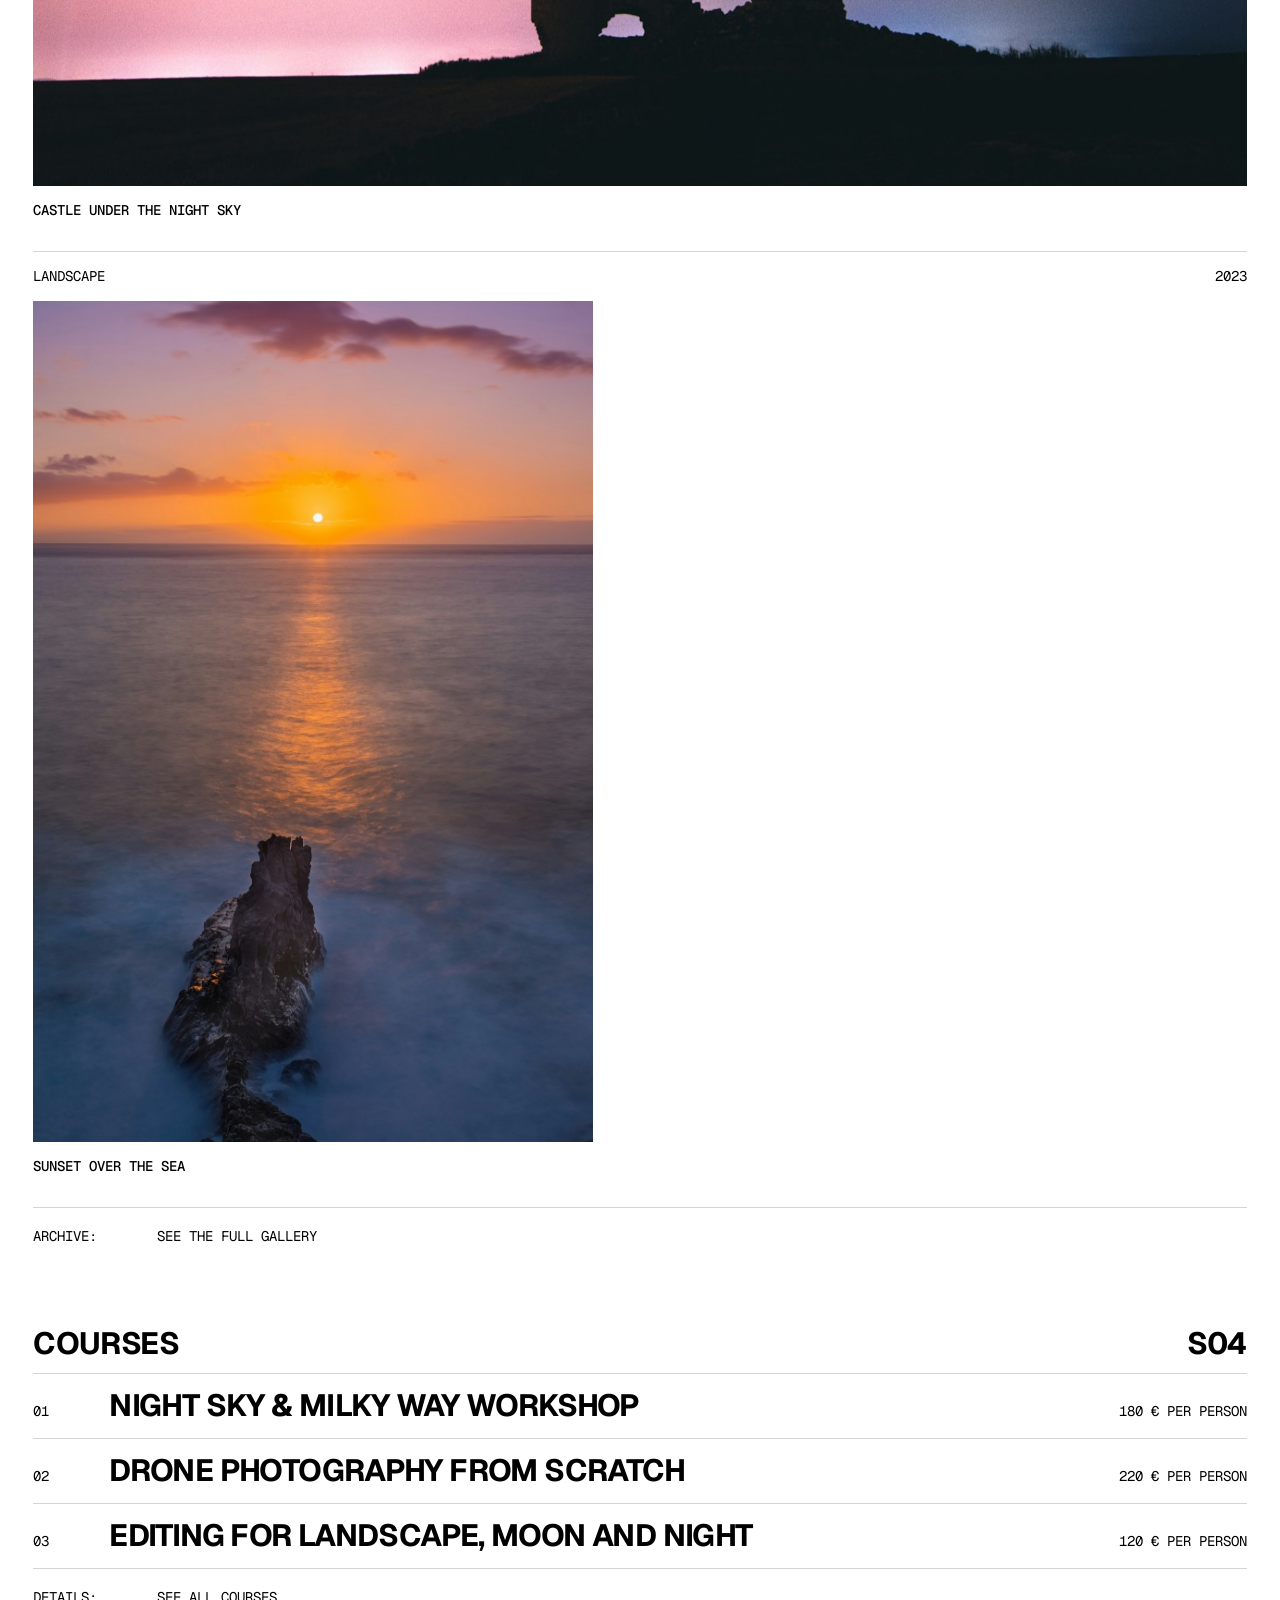
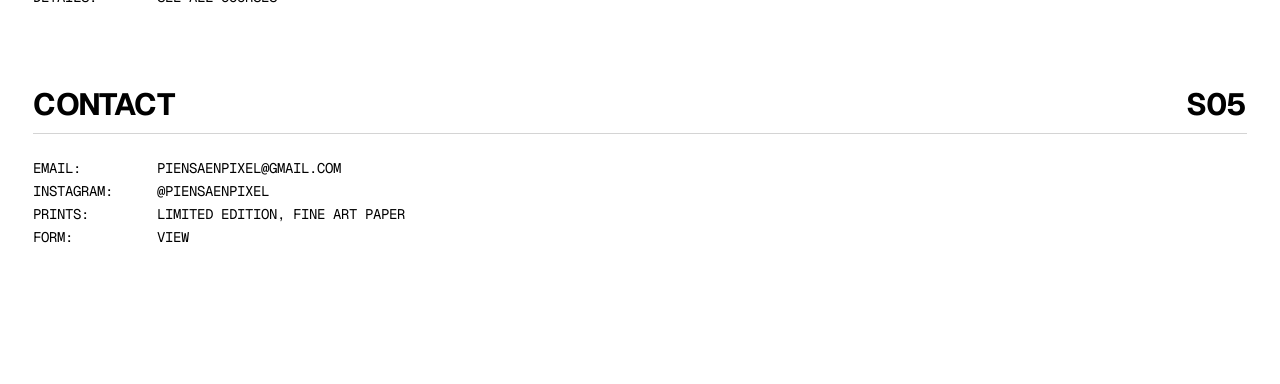
==== commit 4dee3142: "Modo oscuro menos negro y selector de tema oculto Siguiendo las pautas habituales de dark mode, el f" ====
--- a/index.html
+++ b/index.html
@@ -34,7 +34,7 @@
   <main id="app" class="app" tabindex="-1"></main>
 
   <div class="bar" id="bar">
-    <a class="bar__brand" href="#/">©<span id="year"></span> piensaenpixel</a>
+    <a class="bar__brand" href="../">©<span id="year"></span> piensaenpixel</a>
     <button class="bar__menu" id="menu-btn" aria-expanded="false" aria-controls="menu"><span data-open>Menu</span><span data-close hidden>Close</span></button>
   </div>
 
@@ -52,7 +52,7 @@
     <div class="menu__foot">
       <div class="menu__row"><span>Home:</span><span><a href="../">piensaenpixel.es</a></span></div>
       <div class="menu__row"><span>Social:</span><span><a href="https://www.instagram.com/piensaenpixel/" target="_blank" rel="noopener">Instagram</a><br><a href="https://unsplash.com/@piensaenpixel" target="_blank" rel="noopener">Unsplash</a></span></div>
-      <div class="menu__row"><span>Theme:</span><button class="menu__theme" id="theme-btn" type="button"><span data-theme-label>Light</span></button></div>
+      <div class="menu__row menu__row--theme"><span>Theme:</span><button class="menu__theme" id="theme-btn" type="button"><span data-theme-label>Light</span></button></div>
     </div>
   </div>
 
--- a/css/style.css
+++ b/css/style.css
@@ -23,12 +23,13 @@
   --ease-in-out: cubic-bezier(0.65, 0, 0.35, 1);
 }
 :root[data-theme="dark"] {
-  --bg: #000000;
-  --ink: #ffffff;
-  --muted: #8a8a8a;
-  --line: #2e2e2e;
-  --fill: #1a1a1a;
-  --stage: #121212;
+  /* Dark mode: dark grey instead of pure black, off-white text (less contrast fatigue). */
+  --bg: #121212;
+  --ink: #e8e8e8;
+  --muted: #8f8f8f;
+  --line: #2c2c2c;
+  --fill: #1f1f1f;
+  --stage: #1a1a1a;
   color-scheme: dark;
 }
 
@@ -347,6 +348,8 @@
 .menu__row:last-child { text-align: right; grid-template-columns: 1fr max-content; }
 .menu__row:last-child > span:first-child { text-align: left; }
 .menu__row a, .menu__theme { text-decoration: underline; text-underline-offset: 3px; }
+/* Theme selector hidden for now (kept in the markup and JS while we decide whether it stays). */
+.menu__row.menu__row--theme { display: none; }
 
 /* ------------------------------------------------------ apariciones */
 .sr { opacity: 0; transform: translateY(26px); transition: opacity 0.9s var(--ease), transform 1.1s var(--ease); transition-delay: calc(var(--i, 0) * 80ms); }
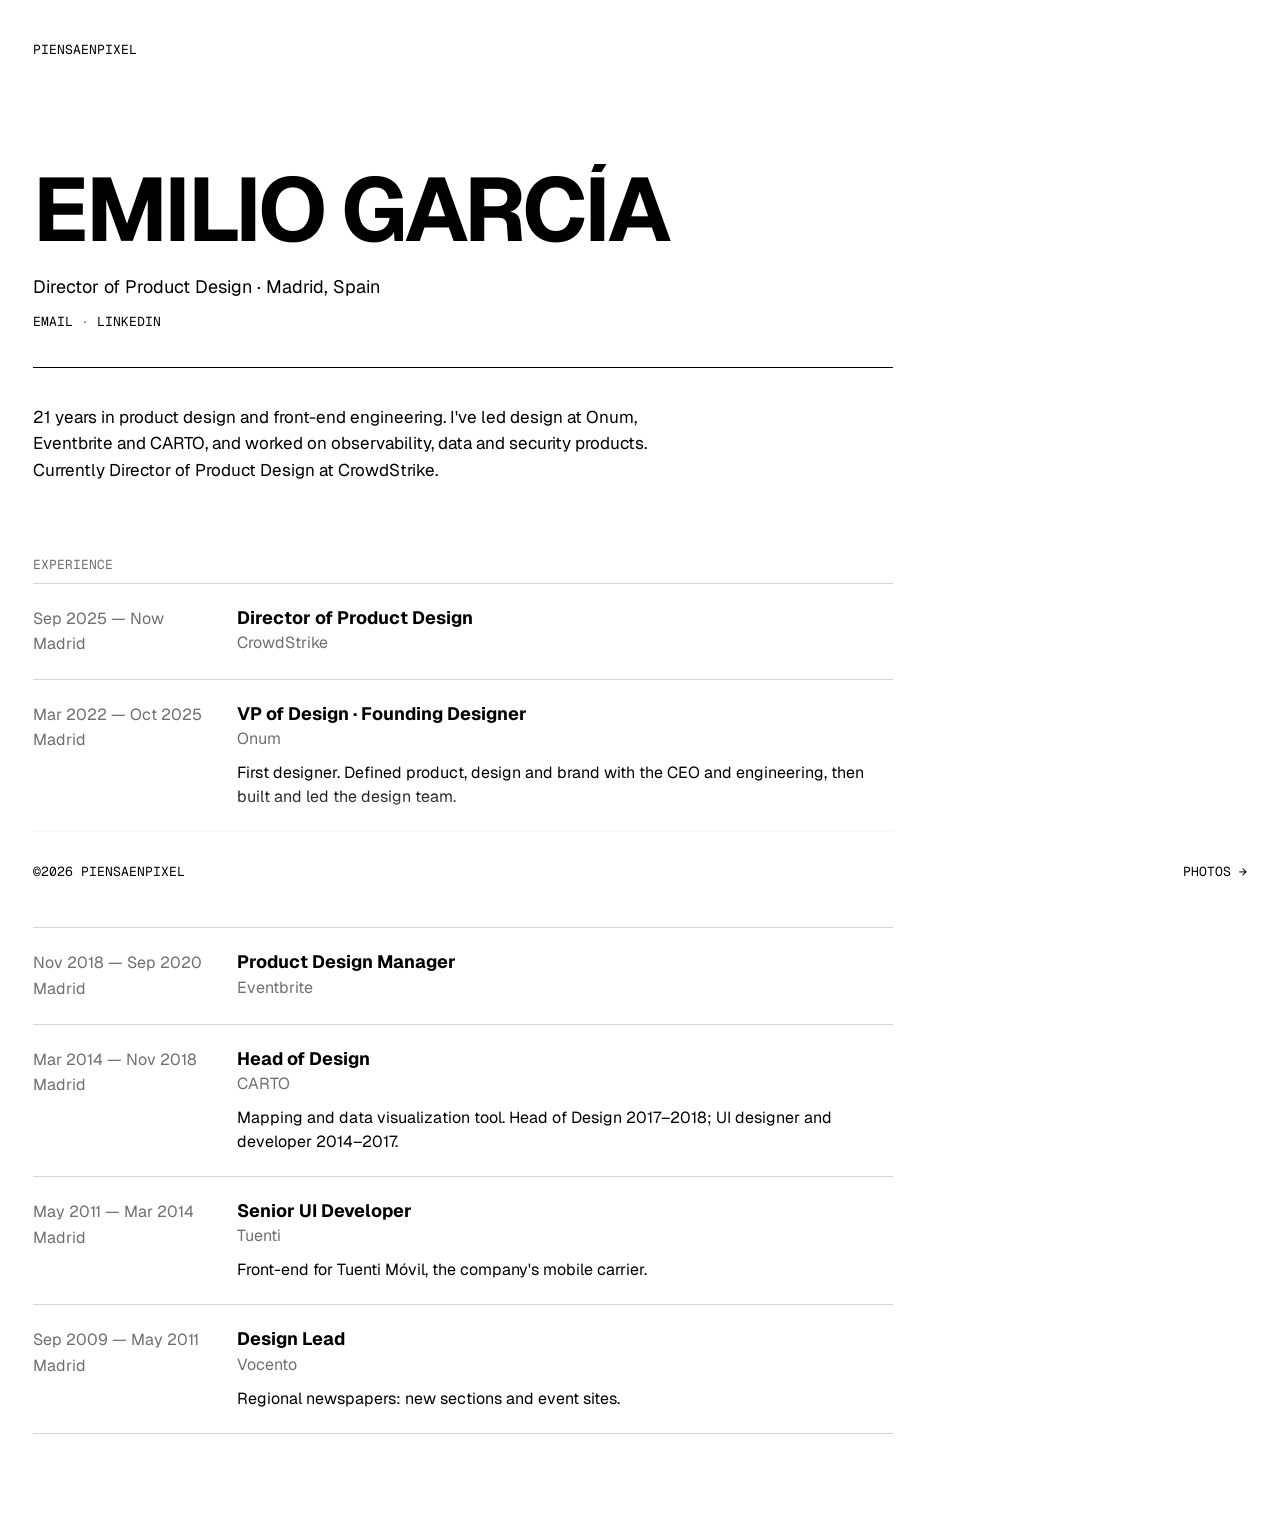
==== commit c60b90eb: "Publicar web (main 4dee3142d5b05722c917d836d1d0b5927fcb12a7) 4dee3142d5b05722c917d836d1d0b5927fcb12a" ====
--- a/index.html
+++ b/index.html
@@ -3,62 +3,65 @@
 <head>
   <meta charset="utf-8">
   <meta name="viewport" content="width=device-width, initial-scale=1">
-  <title>piensaenpixel — Photography</title>
-  <meta name="description" content="Landscape, moon, drone and night photography. Limited-edition prints available.">
+  <title>Emilio García — <p class="role fade">Director of Product Design · Madrid, Spain</p></title>
+  <meta name="description" content="21 years in product design and front-end engineering. I&#x27;ve led design at Onum, Eventbrite and CARTO, and worked on observability, data and security products. Currently Director of Product Design at CrowdStrike.">
   <meta name="theme-color" content="#ffffff">
-  <meta property="og:title" content="piensaenpixel — Photography">
-  <meta property="og:description" content="Landscape, moon, drone and night photography.">
-  <meta property="og:image" content="img/fotos/paisaje_1.jpg">
-  <link rel="icon" href="img/favicon.svg" type="image/svg+xml">
+  <link rel="icon" href="photos/img/favicon.svg" type="image/svg+xml">
   <link rel="preconnect" href="https://fonts.googleapis.com">
   <link rel="preconnect" href="https://fonts.gstatic.com" crossorigin>
-  <link href="https://fonts.googleapis.com/css2?family=Geist:wght@500;700;800&family=Geist+Mono:wght@400;500&display=swap" rel="stylesheet">
-  <script>
-    (function () {
-      try {
-        var t = localStorage.getItem("theme");
-        if (t === "light" || t === "dark") document.documentElement.setAttribute("data-theme", t);
-      } catch (e) {}
-    })();
-  </script>
-  <link rel="stylesheet" href="css/style.css?v=dev">
+  <link href="https://fonts.googleapis.com/css2?family=Geist:wght@400;500;700;800&family=Geist+Mono:wght@400;500&display=swap" rel="stylesheet">
+  <style>
+    :root { --bg: #fff; --ink: #000; --muted: #6f6f6f; --line: #d4d4d4; --gutter: clamp(20px, 2.6vw, 40px); --bar-h: 56px; --ease: cubic-bezier(0.22, 1, 0.36, 1); }
+    @media (prefers-color-scheme: dark) { :root { --bg: #121212; --ink: #e8e8e8; --muted: #8f8f8f; --line: #2c2c2c; } }
+    *, *::before, *::after { box-sizing: border-box; }
+    html { background: var(--bg); color: var(--ink); }
+    body { margin: 0; min-height: 100svh; font-family: "Geist", "Helvetica Neue", Helvetica, Arial, sans-serif; font-size: 16px; line-height: 1.5; background: var(--bg); color: var(--ink); padding: calc(var(--gutter) * 1.2) var(--gutter) calc(var(--bar-h) + 32px); -webkit-font-smoothing: antialiased; }
+    a { color: inherit; text-decoration: none; }
+    .mono { font-family: "Geist Mono", "JetBrains Mono", Menlo, monospace; font-size: 13px; text-transform: uppercase; }
+    .top { display: flex; justify-content: space-between; gap: 24px; }
+    .top a, .bar a, .links a { position: relative; }
+    .top a::after, .bar a::after, .links a::after { content: ""; position: absolute; left: 0; right: 0; bottom: -2px; height: 1px; background: currentColor; transform: scaleX(0); transform-origin: right; transition: transform 0.45s var(--ease); }
+    .top a:hover::after, .bar a:hover::after, .links a:hover::after { transform: scaleX(1); transform-origin: left; }
+    main { max-width: 860px; padding: clamp(56px, 12vh, 140px) 0 0; }
+    h1 { margin: 0; font-weight: 700; font-size: clamp(44px, 7vw, 96px); line-height: 0.95; letter-spacing: -0.035em; text-transform: uppercase; }
+    .w { display: inline-block; overflow: hidden; vertical-align: bottom; padding: 0.04em 0.04em 0.1em 0.02em; margin: -0.04em -0.04em -0.1em -0.02em; }
+    .w__i { display: inline-block; transform: translateY(110%); animation: up 1s var(--ease) forwards; animation-delay: var(--d, 0ms); }
+    @keyframes up { to { transform: none; } }
+    .role { margin: 20px 0 0; font-size: 18px; }
+    .links { margin: 12px 0 0; color: var(--muted); }
+    .links a { color: var(--ink); }
+    hr { border: 0; border-top: 1px solid var(--ink); margin: 36px 0; }
+    .intro { max-width: 62ch; margin: 0; font-size: 17px; line-height: 1.55; }
+    .exp { margin: clamp(48px, 8vh, 80px) 0 0; }
+    .exp h2 { margin: 0 0 8px; font-weight: 400; color: var(--muted); }
+    .job { display: grid; grid-template-columns: 180px 1fr; gap: 24px; padding: 22px 0; border-top: 1px solid var(--line); }
+    .job:last-child { border-bottom: 1px solid var(--line); }
+    .job__when { color: var(--muted); line-height: 1.6; }
+    .job h3 { margin: 0; font-size: 18px; font-weight: 700; line-height: 1.3; }
+    .job__co { margin: 2px 0 0; color: var(--muted); }
+    .job__desc { margin: 10px 0 0; max-width: 60ch; }
+    .fade { opacity: 0; animation: fade 1s var(--ease) forwards; }
+    .fade:nth-of-type(2) { animation-delay: 0.1s; } .fade:nth-of-type(3) { animation-delay: 0.2s; } .fade:nth-of-type(4) { animation-delay: 0.3s; } .fade:nth-of-type(5) { animation-delay: 0.4s; } .fade:nth-of-type(6) { animation-delay: 0.5s; }
+    @keyframes fade { to { opacity: 1; } }
+    .bar { position: fixed; left: 0; right: 0; bottom: 0; height: calc(var(--bar-h) + 56px); display: flex; justify-content: space-between; align-items: flex-end; padding: 0 var(--gutter) calc((var(--bar-h) - 20px) / 2); color: var(--ink); pointer-events: none; background: linear-gradient(to top, var(--bg) 0%, var(--bg) var(--bar-h), transparent 100%); }
+    .bar > * { pointer-events: auto; line-height: 20px; }
+    :root[data-env="staging"] .bar span::before { content: "Staging · "; }
+    @media (max-width: 640px) { .job { grid-template-columns: 1fr; gap: 6px; } }
+    @media (prefers-reduced-motion: reduce) { .w__i, .fade { animation: none; transform: none; opacity: 1; } }
+  </style>
 </head>
 <body>
-  <div class="loader" id="loader" aria-hidden="true">
-    <p class="loader__name"><span>piensaenpixel</span></p>
-    <p class="loader__sub"><span>Photography — Madrid</span></p>
-    <div class="loader__bar"><i></i></div>
-  </div>
-  <div class="cursor" id="cursor" aria-hidden="true"><span class="cursor__label" id="cursor-label"></span></div>
-
-  <main id="app" class="app" tabindex="-1"></main>
-
-  <div class="bar" id="bar">
-    <a class="bar__brand" href="../">©<span id="year"></span> piensaenpixel</a>
-    <button class="bar__menu" id="menu-btn" aria-expanded="false" aria-controls="menu"><span data-open>Menu</span><span data-close hidden>Close</span></button>
-  </div>
-
-  <div class="menu" id="menu" hidden>
-    <nav class="menu__nav" aria-label="Menu">
-      <a href="#/"><small>S00</small>Home</a>
-      <a href="#/gallery/landscape"><small>S01</small>Landscape</a>
-      <a href="#/gallery/moon"><small>S02</small>Moon</a>
-      <a href="#/gallery/drone"><small>S03</small>Drone</a>
-      <a href="#/gallery/night"><small>S04</small>Night</a>
-      <a href="#/about"><small>S05</small>About</a>
-      <a href="#/courses"><small>S06</small>Courses</a>
-      <a href="#/contact"><small>S07</small>Contact</a>
-    </nav>
-    <div class="menu__foot">
-      <div class="menu__row"><span>Home:</span><span><a href="../">piensaenpixel.es</a></span></div>
-      <div class="menu__row"><span>Social:</span><span><a href="https://www.instagram.com/piensaenpixel/" target="_blank" rel="noopener">Instagram</a><br><a href="https://unsplash.com/@piensaenpixel" target="_blank" rel="noopener">Unsplash</a></span></div>
-      <div class="menu__row menu__row--theme"><span>Theme:</span><button class="menu__theme" id="theme-btn" type="button"><span data-theme-label>Light</span></button></div>
-    </div>
-  </div>
-
-  <noscript><p class="noscript">This site needs JavaScript to show the gallery.</p></noscript>
-
-  <script src="js/data.js?v=dev"></script>
-  <script src="js/app.js?v=dev"></script>
+  <header class="top mono">
+    <a href="./">piensaenpixel</a>
+  </header>
+  <main>
+    <h1><span class="w"><span class="w__i" style="--d:0ms">Emilio</span></span> <span class="w"><span class="w__i" style="--d:70ms">García</span></span></h1>
+    <p class="role fade">Director of Product Design · Madrid, Spain</p>
+    <p class="links mono fade"><a href="mailto:piensaenpixel@gmail.com">Email</a> · <a href="https://www.linkedin.com/in/piensaenpixel/" target="_blank" rel="noopener">LinkedIn</a></p>
+    <hr class="fade">
+    <p class="intro fade">21 years in product design and front-end engineering. I&#x27;ve led design at Onum, Eventbrite and CARTO, and worked on observability, data and security products. Currently Director of Product Design at CrowdStrike.</p>
+    <section class="exp fade"><h2 class="mono">Experience</h2><article class="job"><div class="job__when">Sep 2025 — Now<br>Madrid</div><div class="job__what"><h3>Director of Product Design</h3><p class="job__co">CrowdStrike</p></div></article><article class="job"><div class="job__when">Mar 2022 — Oct 2025<br>Madrid</div><div class="job__what"><h3>VP of Design · Founding Designer</h3><p class="job__co">Onum</p><p class="job__desc">First designer. Defined product, design and brand with the CEO and engineering, then built and led the design team.</p></div></article><article class="job"><div class="job__when">Sep 2020 — Sep 2023<br>Remote</div><div class="job__what"><h3>Principal Product Designer</h3><p class="job__co">New Relic</p></div></article><article class="job"><div class="job__when">Nov 2018 — Sep 2020<br>Madrid</div><div class="job__what"><h3>Product Design Manager</h3><p class="job__co">Eventbrite</p></div></article><article class="job"><div class="job__when">Mar 2014 — Nov 2018<br>Madrid</div><div class="job__what"><h3>Head of Design</h3><p class="job__co">CARTO</p><p class="job__desc">Mapping and data visualization tool. Head of Design 2017–2018; UI designer and developer 2014–2017.</p></div></article><article class="job"><div class="job__when">May 2011 — Mar 2014<br>Madrid</div><div class="job__what"><h3>Senior UI Developer</h3><p class="job__co">Tuenti</p><p class="job__desc">Front-end for Tuenti Móvil, the company&#x27;s mobile carrier.</p></div></article><article class="job"><div class="job__when">Sep 2009 — May 2011<br>Madrid</div><div class="job__what"><h3>Design Lead</h3><p class="job__co">Vocento</p><p class="job__desc">Regional newspapers: new sections and event sites.</p></div></article></section>
+  </main>
+  <div class="bar mono"><span>©2026 piensaenpixel</span><a href="photos/">Photos →</a></div>
 </body>
 </html>
